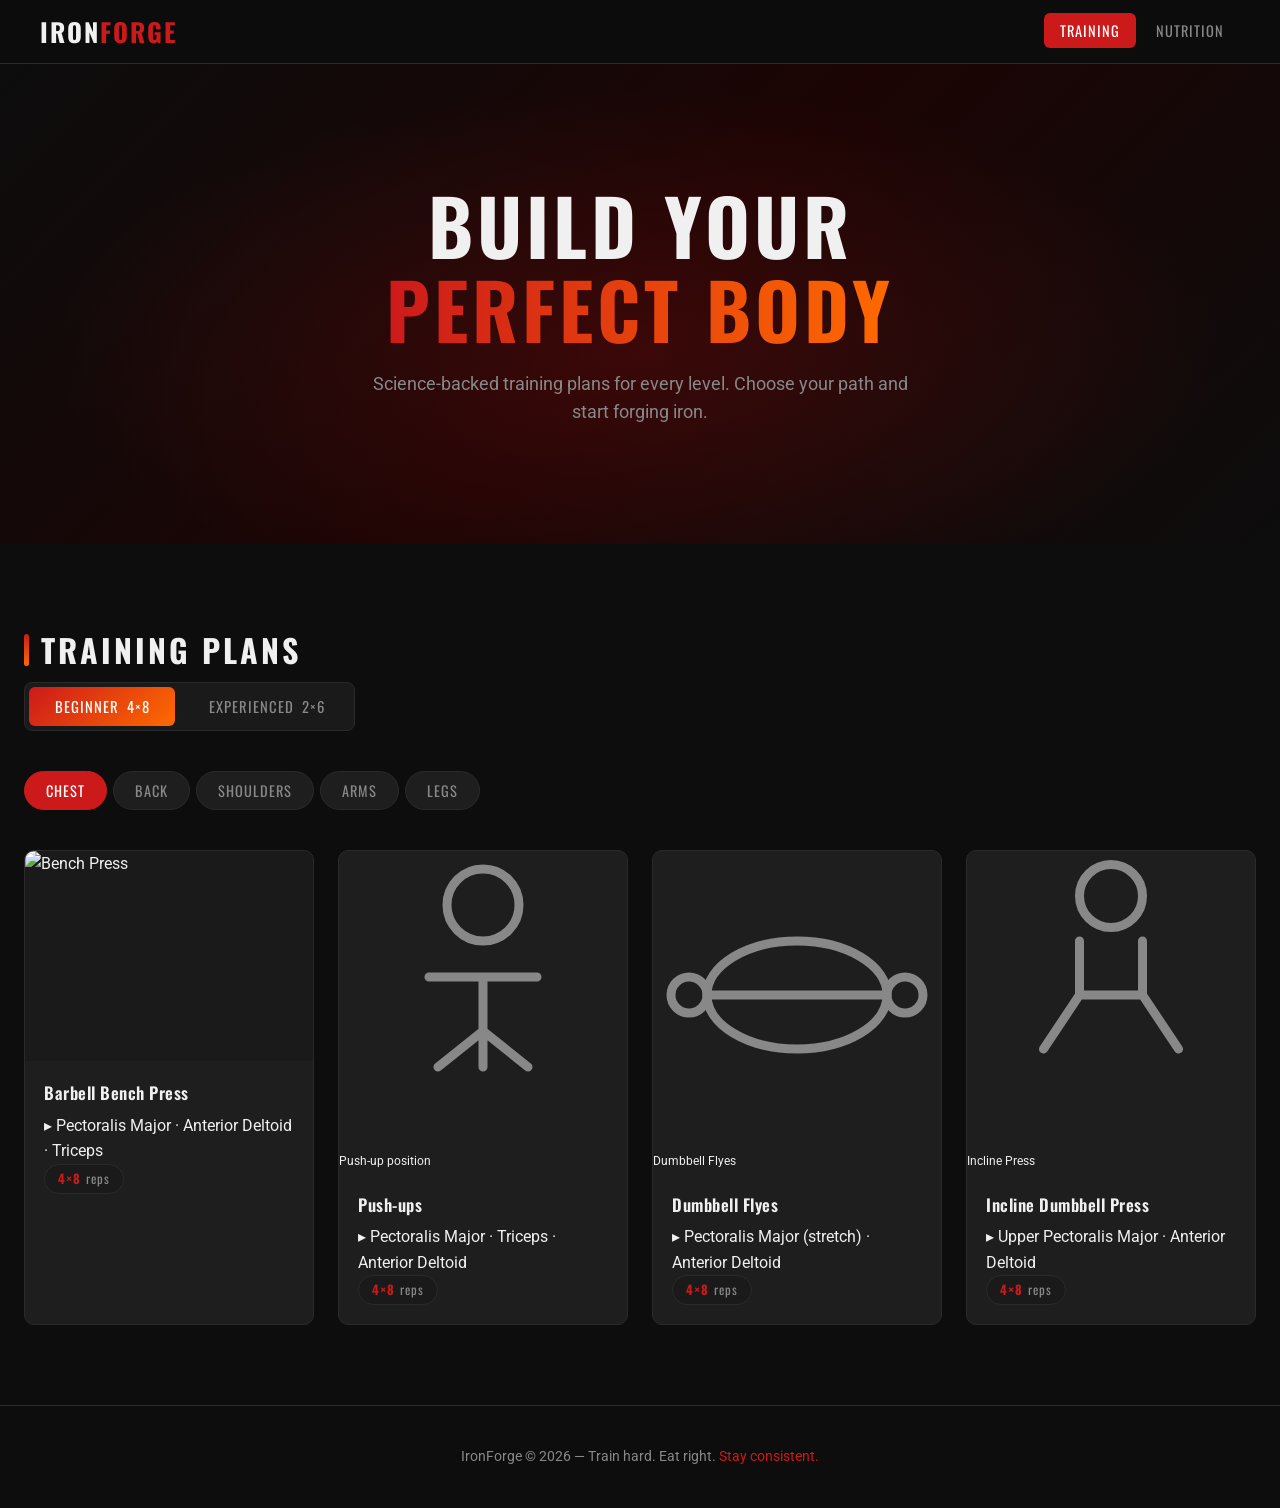
==== index.html @ d73ee597 "Initial commit" ====
<!DOCTYPE html>
<html lang="en">
<head>
  <meta charset="UTF-8" />
  <meta name="viewport" content="width=device-width, initial-scale=1.0" />
  <title>IronForge Gym — Training Plans</title>
  <link rel="stylesheet" href="style.css" />
</head>
<body>

<!-- ── NAV ── -->
<nav>
  <a class="nav-logo" href="index.html">Iron<span>Forge</span></a>
  <ul class="nav-links">
    <li><a href="index.html" class="active">Training</a></li>
    <li><a href="food.html">Nutrition</a></li>
  </ul>
</nav>

<!-- ── HERO ── -->
<div class="hero">
  <div class="hero-content">
    <h1>Build Your<br><span>Perfect Body</span></h1>
    <p>Science-backed training plans for every level. Choose your path and start forging iron.</p>
  </div>
</div>

<!-- ── MAIN ── -->
<main class="section">
  <div class="section-title">Training Plans</div>

  <!-- Level Toggle -->
  <div class="level-toggle">
    <button class="level-btn active" onclick="setLevel('beginner')">Beginner &nbsp;4×8</button>
    <button class="level-btn" onclick="setLevel('experienced')">Experienced &nbsp;2×6</button>
  </div>

  <!-- Muscle Group Tabs -->
  <div class="muscle-tabs">
    <button class="muscle-tab active" onclick="setMuscle('chest')">Chest</button>
    <button class="muscle-tab" onclick="setMuscle('back')">Back</button>
    <button class="muscle-tab" onclick="setMuscle('shoulders')">Shoulders</button>
    <button class="muscle-tab" onclick="setMuscle('arms')">Arms</button>
    <button class="muscle-tab" onclick="setMuscle('legs')">Legs</button>
  </div>

  <!-- ───────── CHEST ───────── -->
  <div class="muscle-panel active" id="panel-chest">

    <!-- BEGINNER -->
    <div class="level-panel active" id="chest-beginner">
      <div class="exercise-grid">

        <div class="exercise-card">
          <img class="exercise-img" src="https://upload.wikimedia.org/wikipedia/commons/thumb/a/a1/Bench_press_-_starting_position.jpg/320px-Bench_press_-_starting_position.jpg" alt="Bench Press" loading="lazy" />
          <div class="exercise-body">
            <div class="exercise-name">Barbell Bench Press</div>
            <div class="exercise-targets">▸ Pectoralis Major · Anterior Deltoid · Triceps</div>
            <span class="exercise-sets"><strong>4×8</strong> reps</span>
          </div>
        </div>

        <div class="exercise-card">
          <div class="exercise-img-placeholder">
            <svg viewBox="0 0 64 64" fill="none" xmlns="http://www.w3.org/2000/svg"><circle cx="32" cy="12" r="8" stroke="#888" stroke-width="2"/><path d="M20 28h24M32 28v20M22 48l10-8 10 8" stroke="#888" stroke-width="2" stroke-linecap="round"/></svg>
            <span style="font-size:0.75rem">Push-up position</span>
          </div>
          <div class="exercise-body">
            <div class="exercise-name">Push-ups</div>
            <div class="exercise-targets">▸ Pectoralis Major · Triceps · Anterior Deltoid</div>
            <span class="exercise-sets"><strong>4×8</strong> reps</span>
          </div>
        </div>

        <div class="exercise-card">
          <div class="exercise-img-placeholder">
            <svg viewBox="0 0 64 64" fill="none" xmlns="http://www.w3.org/2000/svg"><ellipse cx="32" cy="32" rx="20" ry="12" stroke="#888" stroke-width="2"/><line x1="12" y1="32" x2="52" y2="32" stroke="#888" stroke-width="2"/><circle cx="8" cy="32" r="4" stroke="#888" stroke-width="2"/><circle cx="56" cy="32" r="4" stroke="#888" stroke-width="2"/></svg>
            <span style="font-size:0.75rem">Dumbbell Flyes</span>
          </div>
          <div class="exercise-body">
            <div class="exercise-name">Dumbbell Flyes</div>
            <div class="exercise-targets">▸ Pectoralis Major (stretch) · Anterior Deltoid</div>
            <span class="exercise-sets"><strong>4×8</strong> reps</span>
          </div>
        </div>

        <div class="exercise-card">
          <div class="exercise-img-placeholder">
            <svg viewBox="0 0 64 64" fill="none" xmlns="http://www.w3.org/2000/svg"><circle cx="32" cy="10" r="7" stroke="#888" stroke-width="2"/><path d="M25 20v12l-8 12M39 20v12l8 12M25 32h14" stroke="#888" stroke-width="2" stroke-linecap="round"/></svg>
            <span style="font-size:0.75rem">Incline Press</span>
          </div>
          <div class="exercise-body">
            <div class="exercise-name">Incline Dumbbell Press</div>
            <div class="exercise-targets">▸ Upper Pectoralis Major · Anterior Deltoid</div>
            <span class="exercise-sets"><strong>4×8</strong> reps</span>
          </div>
        </div>

      </div>
    </div><!-- /chest beginner -->

    <!-- EXPERIENCED -->
    <div class="level-panel" id="chest-experienced">
      <div class="exercise-grid">

        <div class="exercise-card">
          <img class="exercise-img" src="https://upload.wikimedia.org/wikipedia/commons/thumb/a/a1/Bench_press_-_starting_position.jpg/320px-Bench_press_-_starting_position.jpg" alt="Heavy Bench Press" loading="lazy" />
          <div class="exercise-body">
            <div class="exercise-name">Heavy Barbell Bench Press</div>
            <div class="exercise-targets">▸ Pectoralis Major · Triceps · Anterior Deltoid</div>
            <span class="exercise-sets"><strong>2×6</strong> reps</span>
          </div>
        </div>

        <div class="exercise-card">
          <div class="exercise-img-placeholder">
            <svg viewBox="0 0 64 64" fill="none" xmlns="http://www.w3.org/2000/svg"><rect x="24" y="4" width="16" height="6" rx="2" stroke="#888" stroke-width="2"/><path d="M20 10 L10 14 L10 38 L20 42 L44 42 L54 38 L54 14 L44 10 Z" stroke="#888" stroke-width="2"/><path d="M32 42v14" stroke="#888" stroke-width="2" stroke-linecap="round"/></svg>
            <span style="font-size:0.75rem">Weighted Dips</span>
          </div>
          <div class="exercise-body">
            <div class="exercise-name">Weighted Dips</div>
            <div class="exercise-targets">▸ Lower Pectoralis Major · Triceps · Anterior Deltoid</div>
            <span class="exercise-sets"><strong>2×6</strong> reps</span>
          </div>
        </div>

        <div class="exercise-card">
          <div class="exercise-img-placeholder">
            <svg viewBox="0 0 64 64" fill="none" xmlns="http://www.w3.org/2000/svg"><rect x="4" y="28" width="56" height="8" rx="3" stroke="#888" stroke-width="2"/><circle cx="6" cy="32" r="6" stroke="#888" stroke-width="2"/><circle cx="58" cy="32" r="6" stroke="#888" stroke-width="2"/><path d="M28 28 L32 16 L36 28" stroke="#888" stroke-width="2" stroke-linecap="round"/></svg>
            <span style="font-size:0.75rem">Incline Barbell Press</span>
          </div>
          <div class="exercise-body">
            <div class="exercise-name">Incline Barbell Press</div>
            <div class="exercise-targets">▸ Upper Pectoralis Major · Clavicular Head</div>
            <span class="exercise-sets"><strong>2×6</strong> reps</span>
          </div>
        </div>

        <div class="exercise-card">
          <div class="exercise-img-placeholder">
            <svg viewBox="0 0 64 64" fill="none" xmlns="http://www.w3.org/2000/svg"><circle cx="12" cy="32" r="6" stroke="#888" stroke-width="2"/><circle cx="52" cy="32" r="6" stroke="#888" stroke-width="2"/><path d="M18 32 Q32 16 46 32" stroke="#888" stroke-width="2" stroke-linecap="round" fill="none"/></svg>
            <span style="font-size:0.75rem">Cable Crossovers</span>
          </div>
          <div class="exercise-body">
            <div class="exercise-name">Cable Crossovers</div>
            <div class="exercise-targets">▸ Inner Pectoralis Major · Sternal Head</div>
            <span class="exercise-sets"><strong>2×6</strong> reps</span>
          </div>
        </div>

      </div>
    </div><!-- /chest experienced -->
  </div><!-- /panel-chest -->

  <!-- ───────── BACK ───────── -->
  <div class="muscle-panel" id="panel-back">

    <div class="level-panel active" id="back-beginner">
      <div class="exercise-grid">

        <div class="exercise-card">
          <div class="exercise-img-placeholder">
            <svg viewBox="0 0 64 64" fill="none" xmlns="http://www.w3.org/2000/svg"><rect x="20" y="4" width="24" height="6" rx="2" stroke="#888" stroke-width="2"/><path d="M32 10v36" stroke="#888" stroke-width="2" stroke-linecap="round"/><path d="M14 22l18 8 18-8" stroke="#888" stroke-width="2" stroke-linecap="round"/><path d="M24 58h16" stroke="#888" stroke-width="2" stroke-linecap="round"/></svg>
            <span style="font-size:0.75rem">Lat Pulldown</span>
          </div>
          <div class="exercise-body">
            <div class="exercise-name">Lat Pulldown</div>
            <div class="exercise-targets">▸ Latissimus Dorsi · Biceps · Rear Deltoid</div>
            <span class="exercise-sets"><strong>4×8</strong> reps</span>
          </div>
        </div>

        <div class="exercise-card">
          <div class="exercise-img-placeholder">
            <svg viewBox="0 0 64 64" fill="none" xmlns="http://www.w3.org/2000/svg"><circle cx="32" cy="12" r="7" stroke="#888" stroke-width="2"/><path d="M25 22v10l-10 6M39 22v10l10 6" stroke="#888" stroke-width="2" stroke-linecap="round"/><path d="M14 44h36" stroke="#888" stroke-width="2" stroke-linecap="round"/></svg>
            <span style="font-size:0.75rem">Seated Cable Row</span>
          </div>
          <div class="exercise-body">
            <div class="exercise-name">Seated Cable Row</div>
            <div class="exercise-targets">▸ Rhomboids · Latissimus Dorsi · Biceps</div>
            <span class="exercise-sets"><strong>4×8</strong> reps</span>
          </div>
        </div>

        <div class="exercise-card">
          <div class="exercise-img-placeholder">
            <svg viewBox="0 0 64 64" fill="none" xmlns="http://www.w3.org/2000/svg"><circle cx="32" cy="10" r="7" stroke="#888" stroke-width="2"/><path d="M26 20l-12 6v20M38 20l12 6v20" stroke="#888" stroke-width="2" stroke-linecap="round"/><rect x="10" y="44" width="44" height="6" rx="2" stroke="#888" stroke-width="2"/></svg>
            <span style="font-size:0.75rem">Dumbbell Row</span>
          </div>
          <div class="exercise-body">
            <div class="exercise-name">Dumbbell Row</div>
            <div class="exercise-targets">▸ Latissimus Dorsi · Rhomboids · Biceps</div>
            <span class="exercise-sets"><strong>4×8</strong> reps</span>
          </div>
        </div>

        <div class="exercise-card">
          <div class="exercise-img-placeholder">
            <svg viewBox="0 0 64 64" fill="none" xmlns="http://www.w3.org/2000/svg"><path d="M10 20 Q32 10 54 20 L54 44 Q32 54 10 44 Z" stroke="#888" stroke-width="2" fill="none"/><path d="M10 32 Q32 24 54 32" stroke="#888" stroke-width="2" stroke-linecap="round"/></svg>
            <span style="font-size:0.75rem">Back Extension</span>
          </div>
          <div class="exercise-body">
            <div class="exercise-name">Back Extension</div>
            <div class="exercise-targets">▸ Erector Spinae · Glutes · Hamstrings</div>
            <span class="exercise-sets"><strong>4×8</strong> reps</span>
          </div>
        </div>

      </div>
    </div>

    <div class="level-panel" id="back-experienced">
      <div class="exercise-grid">

        <div class="exercise-card">
          <div class="exercise-img-placeholder">
            <svg viewBox="0 0 64 64" fill="none" xmlns="http://www.w3.org/2000/svg"><rect x="4" y="44" width="56" height="8" rx="3" stroke="#888" stroke-width="2"/><path d="M20 44 L20 30" stroke="#888" stroke-width="2" stroke-linecap="round"/><path d="M44 44 L44 30" stroke="#888" stroke-width="2" stroke-linecap="round"/><circle cx="32" cy="22" r="8" stroke="#888" stroke-width="2"/></svg>
            <span style="font-size:0.75rem">Deadlift</span>
          </div>
          <div class="exercise-body">
            <div class="exercise-name">Conventional Deadlift</div>
            <div class="exercise-targets">▸ Posterior Chain · Erector Spinae · Glutes · Hamstrings</div>
            <span class="exercise-sets"><strong>2×6</strong> reps</span>
          </div>
        </div>

        <div class="exercise-card">
          <div class="exercise-img-placeholder">
            <svg viewBox="0 0 64 64" fill="none" xmlns="http://www.w3.org/2000/svg"><rect x="4" y="28" width="56" height="8" rx="3" stroke="#888" stroke-width="2"/><circle cx="6" cy="32" r="5" stroke="#888" stroke-width="2"/><circle cx="58" cy="32" r="5" stroke="#888" stroke-width="2"/><path d="M20 28 L26 14 L38 14 L44 28" stroke="#888" stroke-width="2" stroke-linecap="round"/></svg>
            <span style="font-size:0.75rem">Barbell Row</span>
          </div>
          <div class="exercise-body">
            <div class="exercise-name">Barbell Bent-over Row</div>
            <div class="exercise-targets">▸ Latissimus Dorsi · Rhomboids · Rear Deltoid · Biceps</div>
            <span class="exercise-sets"><strong>2×6</strong> reps</span>
          </div>
        </div>

        <div class="exercise-card">
          <div class="exercise-img-placeholder">
            <svg viewBox="0 0 64 64" fill="none" xmlns="http://www.w3.org/2000/svg"><rect x="10" y="4" width="44" height="6" rx="3" stroke="#888" stroke-width="2"/><path d="M20 10v18" stroke="#888" stroke-width="2" stroke-linecap="round"/><path d="M44 10v18" stroke="#888" stroke-width="2" stroke-linecap="round"/><circle cx="32" cy="38" r="8" stroke="#888" stroke-width="2"/><path d="M32 46v10" stroke="#888" stroke-width="2" stroke-linecap="round"/></svg>
            <span style="font-size:0.75rem">Pull-ups</span>
          </div>
          <div class="exercise-body">
            <div class="exercise-name">Weighted Pull-ups</div>
            <div class="exercise-targets">▸ Latissimus Dorsi · Biceps · Rear Deltoid</div>
            <span class="exercise-sets"><strong>2×6</strong> reps</span>
          </div>
        </div>

        <div class="exercise-card">
          <div class="exercise-img-placeholder">
            <svg viewBox="0 0 64 64" fill="none" xmlns="http://www.w3.org/2000/svg"><rect x="28" y="4" width="8" height="56" rx="3" stroke="#888" stroke-width="2"/><circle cx="32" cy="28" r="12" stroke="#888" stroke-width="2"/><path d="M8 28h16M40 28h16" stroke="#888" stroke-width="2" stroke-linecap="round"/></svg>
            <span style="font-size:0.75rem">T-Bar Row</span>
          </div>
          <div class="exercise-body">
            <div class="exercise-name">T-Bar Row</div>
            <div class="exercise-targets">▸ Middle Back · Rhomboids · Traps · Lats</div>
            <span class="exercise-sets"><strong>2×6</strong> reps</span>
          </div>
        </div>

      </div>
    </div>
  </div><!-- /panel-back -->

  <!-- ───────── SHOULDERS ───────── -->
  <div class="muscle-panel" id="panel-shoulders">

    <div class="level-panel active" id="shoulders-beginner">
      <div class="exercise-grid">

        <div class="exercise-card">
          <div class="exercise-img-placeholder">
            <svg viewBox="0 0 64 64" fill="none" xmlns="http://www.w3.org/2000/svg"><circle cx="32" cy="14" r="8" stroke="#888" stroke-width="2"/><path d="M24 24v10l-12 4M40 24v10l12 4" stroke="#888" stroke-width="2" stroke-linecap="round"/><circle cx="10" cy="38" r="4" stroke="#888" stroke-width="2"/><circle cx="54" cy="38" r="4" stroke="#888" stroke-width="2"/></svg>
            <span style="font-size:0.75rem">Dumbbell Press</span>
          </div>
          <div class="exercise-body">
            <div class="exercise-name">Dumbbell Shoulder Press</div>
            <div class="exercise-targets">▸ All Deltoid Heads · Upper Trapezius · Triceps</div>
            <span class="exercise-sets"><strong>4×8</strong> reps</span>
          </div>
        </div>

        <div class="exercise-card">
          <div class="exercise-img-placeholder">
            <svg viewBox="0 0 64 64" fill="none" xmlns="http://www.w3.org/2000/svg"><circle cx="32" cy="14" r="8" stroke="#888" stroke-width="2"/><path d="M24 24v16M40 24v16" stroke="#888" stroke-width="2" stroke-linecap="round"/><path d="M8 34 L24 40 M40 40 L56 34" stroke="#888" stroke-width="2" stroke-linecap="round"/><circle cx="6" cy="33" r="4" stroke="#888" stroke-width="2"/><circle cx="58" cy="33" r="4" stroke="#888" stroke-width="2"/></svg>
            <span style="font-size:0.75rem">Lateral Raises</span>
          </div>
          <div class="exercise-body">
            <div class="exercise-name">Lateral Raises</div>
            <div class="exercise-targets">▸ Medial (Side) Deltoid · Supraspinatus</div>
            <span class="exercise-sets"><strong>4×8</strong> reps</span>
          </div>
        </div>

        <div class="exercise-card">
          <div class="exercise-img-placeholder">
            <svg viewBox="0 0 64 64" fill="none" xmlns="http://www.w3.org/2000/svg"><circle cx="32" cy="14" r="8" stroke="#888" stroke-width="2"/><path d="M24 24v16M40 24v16" stroke="#888" stroke-width="2" stroke-linecap="round"/><path d="M16 24 L24 36 M40 36 L48 24" stroke="#888" stroke-width="2" stroke-linecap="round"/><circle cx="14" cy="22" r="4" stroke="#888" stroke-width="2"/><circle cx="50" cy="22" r="4" stroke="#888" stroke-width="2"/></svg>
            <span style="font-size:0.75rem">Front Raises</span>
          </div>
          <div class="exercise-body">
            <div class="exercise-name">Front Raises</div>
            <div class="exercise-targets">▸ Anterior (Front) Deltoid · Pectoralis Major (clavicular)</div>
            <span class="exercise-sets"><strong>4×8</strong> reps</span>
          </div>
        </div>

        <div class="exercise-card">
          <div class="exercise-img-placeholder">
            <svg viewBox="0 0 64 64" fill="none" xmlns="http://www.w3.org/2000/svg"><circle cx="32" cy="14" r="8" stroke="#888" stroke-width="2"/><path d="M24 24v12M40 24v12" stroke="#888" stroke-width="2" stroke-linecap="round"/><path d="M8 44 Q20 36 32 36 Q44 36 56 44" stroke="#888" stroke-width="2" stroke-linecap="round" fill="none"/></svg>
            <span style="font-size:0.75rem">Face Pulls</span>
          </div>
          <div class="exercise-body">
            <div class="exercise-name">Face Pulls</div>
            <div class="exercise-targets">▸ Posterior (Rear) Deltoid · Rotator Cuff · Traps</div>
            <span class="exercise-sets"><strong>4×8</strong> reps</span>
          </div>
        </div>

      </div>
    </div>

    <div class="level-panel" id="shoulders-experienced">
      <div class="exercise-grid">

        <div class="exercise-card">
          <div class="exercise-img-placeholder">
            <svg viewBox="0 0 64 64" fill="none" xmlns="http://www.w3.org/2000/svg"><rect x="4" y="26" width="56" height="8" rx="3" stroke="#888" stroke-width="2"/><circle cx="6" cy="30" r="5" stroke="#888" stroke-width="2"/><circle cx="58" cy="30" r="5" stroke="#888" stroke-width="2"/><circle cx="32" cy="14" r="8" stroke="#888" stroke-width="2"/><path d="M26 22l-6 4M38 22l6 4" stroke="#888" stroke-width="2" stroke-linecap="round"/></svg>
            <span style="font-size:0.75rem">OHP</span>
          </div>
          <div class="exercise-body">
            <div class="exercise-name">Barbell Overhead Press</div>
            <div class="exercise-targets">▸ All Deltoid Heads · Triceps · Upper Trapezius · Core</div>
            <span class="exercise-sets"><strong>2×6</strong> reps</span>
          </div>
        </div>

        <div class="exercise-card">
          <div class="exercise-img-placeholder">
            <svg viewBox="0 0 64 64" fill="none" xmlns="http://www.w3.org/2000/svg"><circle cx="32" cy="10" r="7" stroke="#888" stroke-width="2"/><path d="M25 18l-8 6v8l8 6M39 18l8 6v8l-8 6" stroke="#888" stroke-width="2" stroke-linecap="round"/><circle cx="14" cy="32" r="4" stroke="#888" stroke-width="2"/><circle cx="50" cy="32" r="4" stroke="#888" stroke-width="2"/></svg>
            <span style="font-size:0.75rem">Arnold Press</span>
          </div>
          <div class="exercise-body">
            <div class="exercise-name">Arnold Press</div>
            <div class="exercise-targets">▸ All Three Deltoid Heads · Triceps</div>
            <span class="exercise-sets"><strong>2×6</strong> reps</span>
          </div>
        </div>

        <div class="exercise-card">
          <div class="exercise-img-placeholder">
            <svg viewBox="0 0 64 64" fill="none" xmlns="http://www.w3.org/2000/svg"><circle cx="32" cy="12" r="7" stroke="#888" stroke-width="2"/><path d="M25 20v16M39 20v16" stroke="#888" stroke-width="2" stroke-linecap="round"/><rect x="4" y="34" width="20" height="6" rx="2" stroke="#888" stroke-width="2"/><rect x="40" y="34" width="20" height="6" rx="2" stroke="#888" stroke-width="2"/></svg>
            <span style="font-size:0.75rem">Heavy Laterals</span>
          </div>
          <div class="exercise-body">
            <div class="exercise-name">Heavy Lateral Raises</div>
            <div class="exercise-targets">▸ Medial Deltoid · Supraspinatus</div>
            <span class="exercise-sets"><strong>2×6</strong> reps</span>
          </div>
        </div>

        <div class="exercise-card">
          <div class="exercise-img-placeholder">
            <svg viewBox="0 0 64 64" fill="none" xmlns="http://www.w3.org/2000/svg"><rect x="4" y="44" width="56" height="8" rx="3" stroke="#888" stroke-width="2"/><circle cx="6" cy="48" r="5" stroke="#888" stroke-width="2"/><circle cx="58" cy="48" r="5" stroke="#888" stroke-width="2"/><path d="M20 44l-2-16 14-8 14 8-2 16" stroke="#888" stroke-width="2" stroke-linecap="round"/></svg>
            <span style="font-size:0.75rem">Upright Rows</span>
          </div>
          <div class="exercise-body">
            <div class="exercise-name">Upright Rows</div>
            <div class="exercise-targets">▸ Medial Deltoid · Upper Trapezius · Biceps</div>
            <span class="exercise-sets"><strong>2×6</strong> reps</span>
          </div>
        </div>

      </div>
    </div>
  </div><!-- /panel-shoulders -->

  <!-- ───────── ARMS ───────── -->
  <div class="muscle-panel" id="panel-arms">

    <div class="level-panel active" id="arms-beginner">
      <div class="exercise-grid">

        <div class="exercise-card">
          <div class="exercise-img-placeholder">
            <svg viewBox="0 0 64 64" fill="none" xmlns="http://www.w3.org/2000/svg"><circle cx="32" cy="10" r="7" stroke="#888" stroke-width="2"/><path d="M25 20v8l-10 14" stroke="#888" stroke-width="2" stroke-linecap="round"/><path d="M39 20v8l10 14" stroke="#888" stroke-width="2" stroke-linecap="round"/><circle cx="14" cy="44" r="5" stroke="#888" stroke-width="2"/><circle cx="50" cy="44" r="5" stroke="#888" stroke-width="2"/></svg>
            <span style="font-size:0.75rem">Dumbbell Curl</span>
          </div>
          <div class="exercise-body">
            <div class="exercise-name">Dumbbell Bicep Curl</div>
            <div class="exercise-targets">▸ Biceps Brachii · Brachialis</div>
            <span class="exercise-sets"><strong>4×8</strong> reps</span>
          </div>
        </div>

        <div class="exercise-card">
          <div class="exercise-img-placeholder">
            <svg viewBox="0 0 64 64" fill="none" xmlns="http://www.w3.org/2000/svg"><circle cx="32" cy="10" r="7" stroke="#888" stroke-width="2"/><path d="M25 20 L20 40" stroke="#888" stroke-width="2" stroke-linecap="round"/><path d="M39 20 L44 40" stroke="#888" stroke-width="2" stroke-linecap="round"/><rect x="12" y="38" width="16" height="8" rx="3" stroke="#888" stroke-width="2"/><rect x="36" y="38" width="16" height="8" rx="3" stroke="#888" stroke-width="2"/></svg>
            <span style="font-size:0.75rem">Hammer Curls</span>
          </div>
          <div class="exercise-body">
            <div class="exercise-name">Hammer Curls</div>
            <div class="exercise-targets">▸ Brachialis · Brachioradialis · Biceps Brachii</div>
            <span class="exercise-sets"><strong>4×8</strong> reps</span>
          </div>
        </div>

        <div class="exercise-card">
          <div class="exercise-img-placeholder">
            <svg viewBox="0 0 64 64" fill="none" xmlns="http://www.w3.org/2000/svg"><circle cx="16" cy="20" r="10" stroke="#888" stroke-width="2"/><path d="M26 20h20" stroke="#888" stroke-width="2" stroke-linecap="round"/><path d="M46 20 Q60 20 56 36 L46 44" stroke="#888" stroke-width="2" stroke-linecap="round" fill="none"/><circle cx="44" cy="46" r="5" stroke="#888" stroke-width="2"/></svg>
            <span style="font-size:0.75rem">Tricep Pushdown</span>
          </div>
          <div class="exercise-body">
            <div class="exercise-name">Tricep Pushdowns</div>
            <div class="exercise-targets">▸ Triceps Brachii (all three heads) · Lateral Head</div>
            <span class="exercise-sets"><strong>4×8</strong> reps</span>
          </div>
        </div>

        <div class="exercise-card">
          <div class="exercise-img-placeholder">
            <svg viewBox="0 0 64 64" fill="none" xmlns="http://www.w3.org/2000/svg"><rect x="4" y="28" width="56" height="8" rx="3" stroke="#888" stroke-width="2"/><circle cx="6" cy="32" r="5" stroke="#888" stroke-width="2"/><circle cx="58" cy="32" r="5" stroke="#888" stroke-width="2"/><path d="M20 28 L26 14" stroke="#888" stroke-width="2" stroke-linecap="round"/><path d="M44 28 L38 14" stroke="#888" stroke-width="2" stroke-linecap="round"/><circle cx="32" cy="12" r="5" stroke="#888" stroke-width="2"/></svg>
            <span style="font-size:0.75rem">Skull Crushers</span>
          </div>
          <div class="exercise-body">
            <div class="exercise-name">Skull Crushers</div>
            <div class="exercise-targets">▸ Triceps Brachii (all heads) · Long Head emphasis</div>
            <span class="exercise-sets"><strong>4×8</strong> reps</span>
          </div>
        </div>

      </div>
    </div>

    <div class="level-panel" id="arms-experienced">
      <div class="exercise-grid">

        <div class="exercise-card">
          <div class="exercise-img-placeholder">
            <svg viewBox="0 0 64 64" fill="none" xmlns="http://www.w3.org/2000/svg"><rect x="4" y="44" width="56" height="8" rx="3" stroke="#888" stroke-width="2"/><circle cx="6" cy="48" r="5" stroke="#888" stroke-width="2"/><circle cx="58" cy="48" r="5" stroke="#888" stroke-width="2"/><path d="M20 44 Q24 28 32 24 Q40 28 44 44" stroke="#888" stroke-width="2" stroke-linecap="round" fill="none"/></svg>
            <span style="font-size:0.75rem">Barbell Curl</span>
          </div>
          <div class="exercise-body">
            <div class="exercise-name">Barbell Bicep Curl</div>
            <div class="exercise-targets">▸ Biceps Brachii · Brachialis · Forearms</div>
            <span class="exercise-sets"><strong>2×6</strong> reps</span>
          </div>
        </div>

        <div class="exercise-card">
          <div class="exercise-img-placeholder">
            <svg viewBox="0 0 64 64" fill="none" xmlns="http://www.w3.org/2000/svg"><rect x="4" y="36" width="26" height="10" rx="5" stroke="#888" stroke-width="2"/><path d="M30 41 Q42 41 50 30" stroke="#888" stroke-width="2" stroke-linecap="round" fill="none"/><circle cx="52" cy="28" r="6" stroke="#888" stroke-width="2"/></svg>
            <span style="font-size:0.75rem">Preacher Curl</span>
          </div>
          <div class="exercise-body">
            <div class="exercise-name">Preacher Curl</div>
            <div class="exercise-targets">▸ Biceps Brachii (long head) · Brachialis</div>
            <span class="exercise-sets"><strong>2×6</strong> reps</span>
          </div>
        </div>

        <div class="exercise-card">
          <div class="exercise-img-placeholder">
            <svg viewBox="0 0 64 64" fill="none" xmlns="http://www.w3.org/2000/svg"><rect x="4" y="28" width="56" height="8" rx="3" stroke="#888" stroke-width="2"/><circle cx="6" cy="32" r="5" stroke="#888" stroke-width="2"/><circle cx="58" cy="32" r="5" stroke="#888" stroke-width="2"/><rect x="22" y="18" width="20" height="10" rx="2" stroke="#888" stroke-width="2"/></svg>
            <span style="font-size:0.75rem">Close-Grip Bench</span>
          </div>
          <div class="exercise-body">
            <div class="exercise-name">Close-Grip Bench Press</div>
            <div class="exercise-targets">▸ Triceps Brachii · Inner Chest · Anterior Deltoid</div>
            <span class="exercise-sets"><strong>2×6</strong> reps</span>
          </div>
        </div>

        <div class="exercise-card">
          <div class="exercise-img-placeholder">
            <svg viewBox="0 0 64 64" fill="none" xmlns="http://www.w3.org/2000/svg"><circle cx="32" cy="10" r="7" stroke="#888" stroke-width="2"/><path d="M32 18v10l-12 18" stroke="#888" stroke-width="2" stroke-linecap="round"/><circle cx="18" cy="50" r="6" stroke="#888" stroke-width="2"/></svg>
            <span style="font-size:0.75rem">OH Tricep Extension</span>
          </div>
          <div class="exercise-body">
            <div class="exercise-name">Overhead Tricep Extension</div>
            <div class="exercise-targets">▸ Triceps Brachii (long head) · All Three Heads</div>
            <span class="exercise-sets"><strong>2×6</strong> reps</span>
          </div>
        </div>

      </div>
    </div>
  </div><!-- /panel-arms -->

  <!-- ───────── LEGS ───────── -->
  <div class="muscle-panel" id="panel-legs">

    <div class="level-panel active" id="legs-beginner">
      <div class="exercise-grid">

        <div class="exercise-card">
          <div class="exercise-img-placeholder">
            <svg viewBox="0 0 64 64" fill="none" xmlns="http://www.w3.org/2000/svg"><rect x="4" y="10" width="56" height="14" rx="4" stroke="#888" stroke-width="2"/><path d="M18 24 L14 52" stroke="#888" stroke-width="2" stroke-linecap="round"/><path d="M46 24 L50 52" stroke="#888" stroke-width="2" stroke-linecap="round"/><rect x="10" y="50" width="14" height="6" rx="2" stroke="#888" stroke-width="2"/><rect x="40" y="50" width="14" height="6" rx="2" stroke="#888" stroke-width="2"/></svg>
            <span style="font-size:0.75rem">Leg Press</span>
          </div>
          <div class="exercise-body">
            <div class="exercise-name">Leg Press</div>
            <div class="exercise-targets">▸ Quadriceps · Glutes · Hamstrings</div>
            <span class="exercise-sets"><strong>4×8</strong> reps</span>
          </div>
        </div>

        <div class="exercise-card">
          <div class="exercise-img-placeholder">
            <svg viewBox="0 0 64 64" fill="none" xmlns="http://www.w3.org/2000/svg"><rect x="16" y="4" width="32" height="8" rx="3" stroke="#888" stroke-width="2"/><path d="M24 12 L18 36" stroke="#888" stroke-width="2" stroke-linecap="round"/><path d="M40 12 L46 36" stroke="#888" stroke-width="2" stroke-linecap="round"/><rect x="12" y="34" width="16" height="8" rx="2" stroke="#888" stroke-width="2"/><rect x="36" y="34" width="16" height="8" rx="2" stroke="#888" stroke-width="2"/></svg>
            <span style="font-size:0.75rem">Leg Extension</span>
          </div>
          <div class="exercise-body">
            <div class="exercise-name">Leg Extension</div>
            <div class="exercise-targets">▸ Quadriceps (all four heads) · Rectus Femoris</div>
            <span class="exercise-sets"><strong>4×8</strong> reps</span>
          </div>
        </div>

        <div class="exercise-card">
          <div class="exercise-img-placeholder">
            <svg viewBox="0 0 64 64" fill="none" xmlns="http://www.w3.org/2000/svg"><rect x="16" y="52" width="32" height="8" rx="3" stroke="#888" stroke-width="2"/><path d="M24 52 L18 28" stroke="#888" stroke-width="2" stroke-linecap="round"/><path d="M40 52 L46 28" stroke="#888" stroke-width="2" stroke-linecap="round"/><rect x="12" y="18" width="16" height="10" rx="2" stroke="#888" stroke-width="2"/><rect x="36" y="18" width="16" height="10" rx="2" stroke="#888" stroke-width="2"/></svg>
            <span style="font-size:0.75rem">Leg Curl</span>
          </div>
          <div class="exercise-body">
            <div class="exercise-name">Lying Leg Curl</div>
            <div class="exercise-targets">▸ Hamstrings · Biceps Femoris · Gastrocnemius</div>
            <span class="exercise-sets"><strong>4×8</strong> reps</span>
          </div>
        </div>

        <div class="exercise-card">
          <div class="exercise-img-placeholder">
            <svg viewBox="0 0 64 64" fill="none" xmlns="http://www.w3.org/2000/svg"><rect x="18" y="4" width="28" height="40" rx="4" stroke="#888" stroke-width="2"/><path d="M20 44 L16 58M44 44 L48 58" stroke="#888" stroke-width="2" stroke-linecap="round"/><circle cx="32" cy="24" r="8" stroke="#888" stroke-width="2"/></svg>
            <span style="font-size:0.75rem">Calf Raises</span>
          </div>
          <div class="exercise-body">
            <div class="exercise-name">Standing Calf Raises</div>
            <div class="exercise-targets">▸ Gastrocnemius · Soleus · Tibialis Posterior</div>
            <span class="exercise-sets"><strong>4×8</strong> reps</span>
          </div>
        </div>

      </div>
    </div>

    <div class="level-panel" id="legs-experienced">
      <div class="exercise-grid">

        <div class="exercise-card">
          <div class="exercise-img-placeholder">
            <svg viewBox="0 0 64 64" fill="none" xmlns="http://www.w3.org/2000/svg"><rect x="4" y="16" width="56" height="8" rx="3" stroke="#888" stroke-width="2"/><circle cx="6" cy="20" r="5" stroke="#888" stroke-width="2"/><circle cx="58" cy="20" r="5" stroke="#888" stroke-width="2"/><path d="M22 24 L18 44 L32 50 L46 44 L42 24" stroke="#888" stroke-width="2" stroke-linecap="round" fill="none"/></svg>
            <span style="font-size:0.75rem">Back Squat</span>
          </div>
          <div class="exercise-body">
            <div class="exercise-name">Barbell Back Squat</div>
            <div class="exercise-targets">▸ Quadriceps · Glutes · Hamstrings · Core · Erector Spinae</div>
            <span class="exercise-sets"><strong>2×6</strong> reps</span>
          </div>
        </div>

        <div class="exercise-card">
          <div class="exercise-img-placeholder">
            <svg viewBox="0 0 64 64" fill="none" xmlns="http://www.w3.org/2000/svg"><rect x="4" y="12" width="56" height="8" rx="3" stroke="#888" stroke-width="2"/><circle cx="6" cy="16" r="5" stroke="#888" stroke-width="2"/><circle cx="58" cy="16" r="5" stroke="#888" stroke-width="2"/><path d="M20 20 L16 48" stroke="#888" stroke-width="2" stroke-linecap="round"/><path d="M44 20 L48 48" stroke="#888" stroke-width="2" stroke-linecap="round"/><path d="M16 48 Q32 56 48 48" stroke="#888" stroke-width="2" stroke-linecap="round" fill="none"/></svg>
            <span style="font-size:0.75rem">Romanian Deadlift</span>
          </div>
          <div class="exercise-body">
            <div class="exercise-name">Romanian Deadlift</div>
            <div class="exercise-targets">▸ Hamstrings · Glutes · Erector Spinae</div>
            <span class="exercise-sets"><strong>2×6</strong> reps</span>
          </div>
        </div>

        <div class="exercise-card">
          <div class="exercise-img-placeholder">
            <svg viewBox="0 0 64 64" fill="none" xmlns="http://www.w3.org/2000/svg"><path d="M6 56 L6 18 L58 18 L58 56" stroke="#888" stroke-width="2" stroke-linecap="round"/><path d="M6 56 L58 56" stroke="#888" stroke-width="2" stroke-linecap="round"/><path d="M20 18 L26 8 L38 8 L44 18" stroke="#888" stroke-width="2" stroke-linecap="round"/><circle cx="32" cy="36" r="8" stroke="#888" stroke-width="2"/></svg>
            <span style="font-size:0.75rem">Hack Squat</span>
          </div>
          <div class="exercise-body">
            <div class="exercise-name">Hack Squat</div>
            <div class="exercise-targets">▸ Quadriceps · Vastus Medialis · Glutes</div>
            <span class="exercise-sets"><strong>2×6</strong> reps</span>
          </div>
        </div>

        <div class="exercise-card">
          <div class="exercise-img-placeholder">
            <svg viewBox="0 0 64 64" fill="none" xmlns="http://www.w3.org/2000/svg"><circle cx="32" cy="10" r="7" stroke="#888" stroke-width="2"/><path d="M25 20 L16 44 M39 20 L36 38 L44 56" stroke="#888" stroke-width="2" stroke-linecap="round"/><rect x="40" y="40" width="18" height="6" rx="2" stroke="#888" stroke-width="2"/></svg>
            <span style="font-size:0.75rem">Bulgarian Split Squat</span>
          </div>
          <div class="exercise-body">
            <div class="exercise-name">Bulgarian Split Squat</div>
            <div class="exercise-targets">▸ Quadriceps · Glutes · Hip Flexors · Balance</div>
            <span class="exercise-sets"><strong>2×6</strong> reps</span>
          </div>
        </div>

      </div>
    </div>
  </div><!-- /panel-legs -->

</main>

<footer>
  <p>IronForge &copy; 2026 — Train hard. Eat right. <span>Stay consistent.</span></p>
</footer>

<script>
  let currentLevel  = 'beginner';
  let currentMuscle = 'chest';

  function setLevel(level) {
    currentLevel = level;
    document.querySelectorAll('.level-btn').forEach(b => b.classList.remove('active'));
    event.target.classList.add('active');
    updatePanels();
  }

  function setMuscle(muscle) {
    currentMuscle = muscle;
    document.querySelectorAll('.muscle-tab').forEach(b => b.classList.remove('active'));
    event.target.classList.add('active');
    document.querySelectorAll('.muscle-panel').forEach(p => p.classList.remove('active'));
    document.getElementById('panel-' + muscle).classList.add('active');
    updatePanels();
  }

  function updatePanels() {
    const panel = document.getElementById('panel-' + currentMuscle);
    if (!panel) return;
    panel.querySelectorAll('.level-panel').forEach(p => p.classList.remove('active'));
    const lp = document.getElementById(currentMuscle + '-' + currentLevel);
    if (lp) lp.classList.add('active');
  }
</script>
</body>
</html>
---- style.css ----
@import url('https://fonts.googleapis.com/css2?family=Oswald:wght@400;600;700&family=Roboto:wght@300;400;500&display=swap');

*, *::before, *::after { box-sizing: border-box; margin: 0; padding: 0; }

:root {
  --bg:     #0d0d0d;
  --bg2:    #111111;
  --bg3:    #1a1a1a;
  --card:   #1e1e1e;
  --border: #2a2a2a;
  --red:    #cc1a1a;
  --red-h:  #e62020;
  --orange: #ff6a00;
  --text:   #f0f0f0;
  --muted:  #888;
  --radius: 10px;
}

html { scroll-behavior: smooth; }

body {
  background: var(--bg);
  color: var(--text);
  font-family: 'Roboto', sans-serif;
  font-size: 16px;
  line-height: 1.6;
}

/* ── NAV ── */
nav {
  position: sticky;
  top: 0;
  z-index: 100;
  background: rgba(13,13,13,0.97);
  backdrop-filter: blur(10px);
  border-bottom: 1px solid var(--border);
  display: flex;
  align-items: center;
  justify-content: space-between;
  padding: 0 2.5rem;
  height: 64px;
}

.nav-logo {
  font-family: 'Oswald', sans-serif;
  font-size: 1.6rem;
  font-weight: 700;
  color: var(--text);
  text-decoration: none;
  letter-spacing: 2px;
  text-transform: uppercase;
}
.nav-logo span { color: var(--red); }

.nav-links { display: flex; gap: 0.25rem; list-style: none; }

.nav-links a {
  color: var(--muted);
  text-decoration: none;
  font-family: 'Oswald', sans-serif;
  font-size: 0.9rem;
  letter-spacing: 1px;
  text-transform: uppercase;
  padding: 0.45rem 1rem;
  border-radius: 6px;
  transition: color 0.2s, background 0.2s;
}
.nav-links a:hover { color: var(--text); background: var(--bg3); }
.nav-links a.active { color: #fff; background: var(--red); }

/* ── HERO ── */
.hero {
  position: relative;
  min-height: 480px;
  display: flex;
  align-items: center;
  justify-content: center;
  text-align: center;
  overflow: hidden;
  background: linear-gradient(135deg, #0d0d0d 0%, #1c0404 50%, #0d0d0d 100%);
  padding: 6rem 1rem;
}
.hero::before {
  content: '';
  position: absolute;
  inset: 0;
  background: radial-gradient(ellipse at 50% 60%, rgba(204,26,26,0.18) 0%, transparent 65%);
}
.hero-content { position: relative; z-index: 1; }

.hero h1 {
  font-family: 'Oswald', sans-serif;
  font-size: clamp(2.6rem, 6vw, 5rem);
  font-weight: 700;
  text-transform: uppercase;
  letter-spacing: 4px;
  line-height: 1.1;
}
.hero h1 span {
  background: linear-gradient(90deg, var(--red), var(--orange));
  -webkit-background-clip: text;
  -webkit-text-fill-color: transparent;
  background-clip: text;
}
.hero p { margin-top: 1.2rem; color: var(--muted); font-size: 1.1rem; max-width: 540px; margin-left: auto; margin-right: auto; }

.hero-btns { display: flex; gap: 1rem; justify-content: center; margin-top: 2rem; flex-wrap: wrap; }

.btn-primary {
  padding: 0.75rem 2rem;
  background: linear-gradient(135deg, var(--red), var(--orange));
  color: #fff;
  text-decoration: none;
  font-family: 'Oswald', sans-serif;
  font-size: 0.95rem;
  letter-spacing: 1px;
  text-transform: uppercase;
  border-radius: 6px;
  transition: opacity 0.2s, transform 0.2s;
}
.btn-primary:hover { opacity: 0.88; transform: translateY(-2px); }

.btn-outline {
  padding: 0.75rem 2rem;
  border: 1px solid var(--border);
  background: transparent;
  color: var(--text);
  text-decoration: none;
  font-family: 'Oswald', sans-serif;
  font-size: 0.95rem;
  letter-spacing: 1px;
  text-transform: uppercase;
  border-radius: 6px;
  transition: border-color 0.2s, transform 0.2s;
}
.btn-outline:hover { border-color: var(--red); color: var(--red); transform: translateY(-2px); }

/* ── SECTION WRAPPER ── */
.section {
  max-width: 1280px;
  margin: 0 auto;
  padding: 5rem 1.5rem;
}

.section-divider {
  border: none;
  border-top: 1px solid var(--border);
}

.section-title {
  font-family: 'Oswald', sans-serif;
  font-size: 2rem;
  font-weight: 700;
  text-transform: uppercase;
  letter-spacing: 3px;
  margin-bottom: 0.4rem;
  display: flex;
  align-items: center;
  gap: 0.75rem;
}
.section-title::before {
  content: '';
  display: inline-block;
  width: 5px;
  height: 2rem;
  background: linear-gradient(180deg, var(--red), var(--orange));
  border-radius: 3px;
  flex-shrink: 0;
}

.section-sub { color: var(--muted); font-size: 0.95rem; margin-bottom: 2.5rem; }

/* ── LEVEL TOGGLE ── */
.level-toggle {
  display: flex;
  gap: 0.5rem;
  margin-bottom: 2.5rem;
  background: var(--bg3);
  border: 1px solid var(--border);
  border-radius: 8px;
  padding: 4px;
  width: fit-content;
}
.level-btn {
  padding: 0.55rem 1.6rem;
  border: none;
  border-radius: 6px;
  cursor: pointer;
  font-family: 'Oswald', sans-serif;
  font-size: 0.92rem;
  letter-spacing: 1px;
  text-transform: uppercase;
  background: transparent;
  color: var(--muted);
  transition: all 0.2s;
}
.level-btn.active {
  background: linear-gradient(135deg, var(--red), var(--orange));
  color: #fff;
}

/* ── MUSCLE TABS ── */
.muscle-tabs {
  display: flex;
  gap: 0.4rem;
  flex-wrap: wrap;
  margin-bottom: 2.5rem;
}
.muscle-tab {
  padding: 0.5rem 1.3rem;
  border: 1px solid var(--border);
  border-radius: 50px;
  cursor: pointer;
  background: var(--card);
  color: var(--muted);
  font-family: 'Oswald', sans-serif;
  font-size: 0.9rem;
  letter-spacing: 1px;
  text-transform: uppercase;
  transition: all 0.2s;
}
.muscle-tab:hover { border-color: var(--red); color: var(--text); }
.muscle-tab.active { background: var(--red); border-color: var(--red); color: #fff; }

/* ── EXERCISE GRID ── */
.exercise-grid {
  display: grid;
  grid-template-columns: repeat(auto-fill, minmax(260px, 1fr));
  gap: 1.5rem;
}

.exercise-card {
  background: var(--card);
  border: 1px solid var(--border);
  border-radius: var(--radius);
  overflow: hidden;
  transition: transform 0.2s, border-color 0.2s, box-shadow 0.2s;
}
.exercise-card:hover {
  transform: translateY(-5px);
  border-color: var(--red);
  box-shadow: 0 8px 32px rgba(204,26,26,0.15);
}

.exercise-img {
  width: 100%;
  height: 210px;
  object-fit: cover;
  object-position: top center;
  display: block;
  background: var(--bg3);
}

.ex-placeholder {
  width: 100%;
  height: 210px;
  background: linear-gradient(135deg, #1e1e1e 0%, #252525 100%);
  display: flex;
  flex-direction: column;
  align-items: center;
  justify-content: center;
  gap: 0.6rem;
  color: var(--muted);
  font-size: 0.78rem;
  font-family: 'Oswald', sans-serif;
  letter-spacing: 1px;
  text-transform: uppercase;
}
.ex-placeholder svg { width: 56px; height: 56px; opacity: 0.35; }

.exercise-body { padding: 1.2rem; }

.exercise-name {
  font-family: 'Oswald', sans-serif;
  font-size: 1.05rem;
  font-weight: 600;
  letter-spacing: 0.5px;
  margin-bottom: 0.35rem;
}

.exercise-primary {
  font-size: 0.83rem;
  color: var(--orange);
  margin-bottom: 0.2rem;
}
.exercise-secondary {
  font-size: 0.78rem;
  color: var(--muted);
  margin-bottom: 0.85rem;
}

.exercise-sets {
  display: inline-flex;
  align-items: center;
  gap: 0.3rem;
  background: var(--bg3);
  border: 1px solid var(--border);
  border-radius: 50px;
  padding: 0.22rem 0.8rem;
  font-size: 0.8rem;
  font-family: 'Oswald', sans-serif;
  color: var(--muted);
  letter-spacing: 1px;
}
.exercise-sets strong { color: var(--red); }

/* ── HIDDEN PANELS ── */
.muscle-panel { display: none; }
.muscle-panel.active { display: block; }
.level-panel { display: none; }
.level-panel.active { display: block; }

/* ── NUTRITION SECTION ── */
#nutrition { background: var(--bg2); }

.goal-header {
  background: var(--card);
  border: 1px solid var(--border);
  border-radius: var(--radius);
  padding: 1.5rem;
  margin-bottom: 2rem;
  display: flex;
  align-items: flex-start;
  gap: 1.5rem;
  flex-wrap: wrap;
}
.goal-header-text h3 {
  font-family: 'Oswald', sans-serif;
  font-size: 1.3rem;
  letter-spacing: 1px;
  margin-bottom: 0.3rem;
}
.goal-header-text p { color: var(--muted); font-size: 0.9rem; }

.calorie-badge {
  display: inline-flex;
  align-items: center;
  gap: 0.4rem;
  background: linear-gradient(135deg, var(--red), var(--orange));
  color: #fff;
  font-family: 'Oswald', sans-serif;
  font-size: 1rem;
  font-weight: 600;
  padding: 0.4rem 1rem;
  border-radius: 50px;
  letter-spacing: 1px;
  white-space: nowrap;
}

.macro-bar {
  background: var(--bg3);
  border: 1px solid var(--border);
  border-radius: var(--radius);
  padding: 1.3rem 1.5rem;
  margin-bottom: 2rem;
}
.macro-bar h3 {
  font-family: 'Oswald', sans-serif;
  font-size: 0.9rem;
  letter-spacing: 1px;
  text-transform: uppercase;
  color: var(--muted);
  margin-bottom: 1rem;
}
.macro-row { display: flex; align-items: center; gap: 1rem; margin-bottom: 0.6rem; }
.macro-label { width: 90px; font-size: 0.85rem; }
.macro-track { flex: 1; height: 8px; background: var(--bg); border-radius: 4px; overflow: hidden; }
.macro-fill { height: 100%; border-radius: 4px; }
.macro-fill.protein { background: linear-gradient(90deg, var(--red), #ff4d4d); }
.macro-fill.carbs   { background: linear-gradient(90deg, var(--orange), #ffd000); }
.macro-fill.fat     { background: linear-gradient(90deg, #4d9fff, #7b2fff); }
.macro-pct { font-size: 0.8rem; color: var(--muted); width: 36px; text-align: right; }

.plan-grid {
  display: grid;
  grid-template-columns: repeat(auto-fill, minmax(300px, 1fr));
  gap: 1.5rem;
  margin-bottom: 2rem;
}

.plan-card { background: var(--card); border: 1px solid var(--border); border-radius: var(--radius); overflow: hidden; }

.plan-card-header {
  padding: 1rem 1.4rem;
  background: linear-gradient(135deg, rgba(204,26,26,0.8), rgba(255,106,0,0.8));
  font-family: 'Oswald', sans-serif;
  font-size: 1rem;
  font-weight: 600;
  letter-spacing: 1px;
  text-transform: uppercase;
}
.plan-card-body { padding: 1.1rem 1.4rem; }

.meal { padding: 0.7rem 0; border-bottom: 1px solid var(--border); }
.meal:last-child { border-bottom: none; }
.meal-label { font-size: 0.75rem; font-family: 'Oswald', sans-serif; letter-spacing: 1px; text-transform: uppercase; color: var(--orange); margin-bottom: 0.2rem; }
.meal-name { font-weight: 500; font-size: 0.92rem; margin-bottom: 0.12rem; }
.meal-macros { font-size: 0.78rem; color: var(--muted); }

.tips-list { list-style: none; margin-top: 1.5rem; }
.tips-list li { padding: 0.55rem 0; border-bottom: 1px solid var(--border); font-size: 0.9rem; display: flex; gap: 0.5rem; }
.tips-list li:last-child { border-bottom: none; }
.tips-list li::before { content: '▸'; color: var(--orange); flex-shrink: 0; }

/* ── SUPPLEMENTS ── */
.supplement-grid {
  display: grid;
  grid-template-columns: repeat(auto-fill, minmax(200px, 1fr));
  gap: 1rem;
  margin-top: 1rem;
}
.supplement-card {
  background: var(--bg3);
  border: 1px solid var(--border);
  border-radius: 8px;
  padding: 1.1rem;
  display: flex;
  flex-direction: column;
  gap: 0.3rem;
}
.supplement-name { font-family: 'Oswald', sans-serif; font-size: 1rem; font-weight: 600; }
.supplement-why { font-size: 0.82rem; color: var(--muted); flex: 1; }
.supplement-dose { margin-top: 0.5rem; font-size: 0.8rem; color: var(--orange); font-family: 'Oswald', sans-serif; letter-spacing: 0.5px; }

/* ── FOOTER ── */
footer {
  border-top: 1px solid var(--border);
  padding: 2.5rem;
  text-align: center;
  color: var(--muted);
  font-size: 0.85rem;
}
footer span { color: var(--red); }

/* ── RESPONSIVE ── */
@media (max-width: 700px) {
  nav { padding: 0 1rem; }
  .nav-links a { font-size: 0.8rem; padding: 0.4rem 0.7rem; }
  .level-btn { padding: 0.5rem 0.9rem; font-size: 0.82rem; }
  .hero h1 { letter-spacing: 2px; }
}
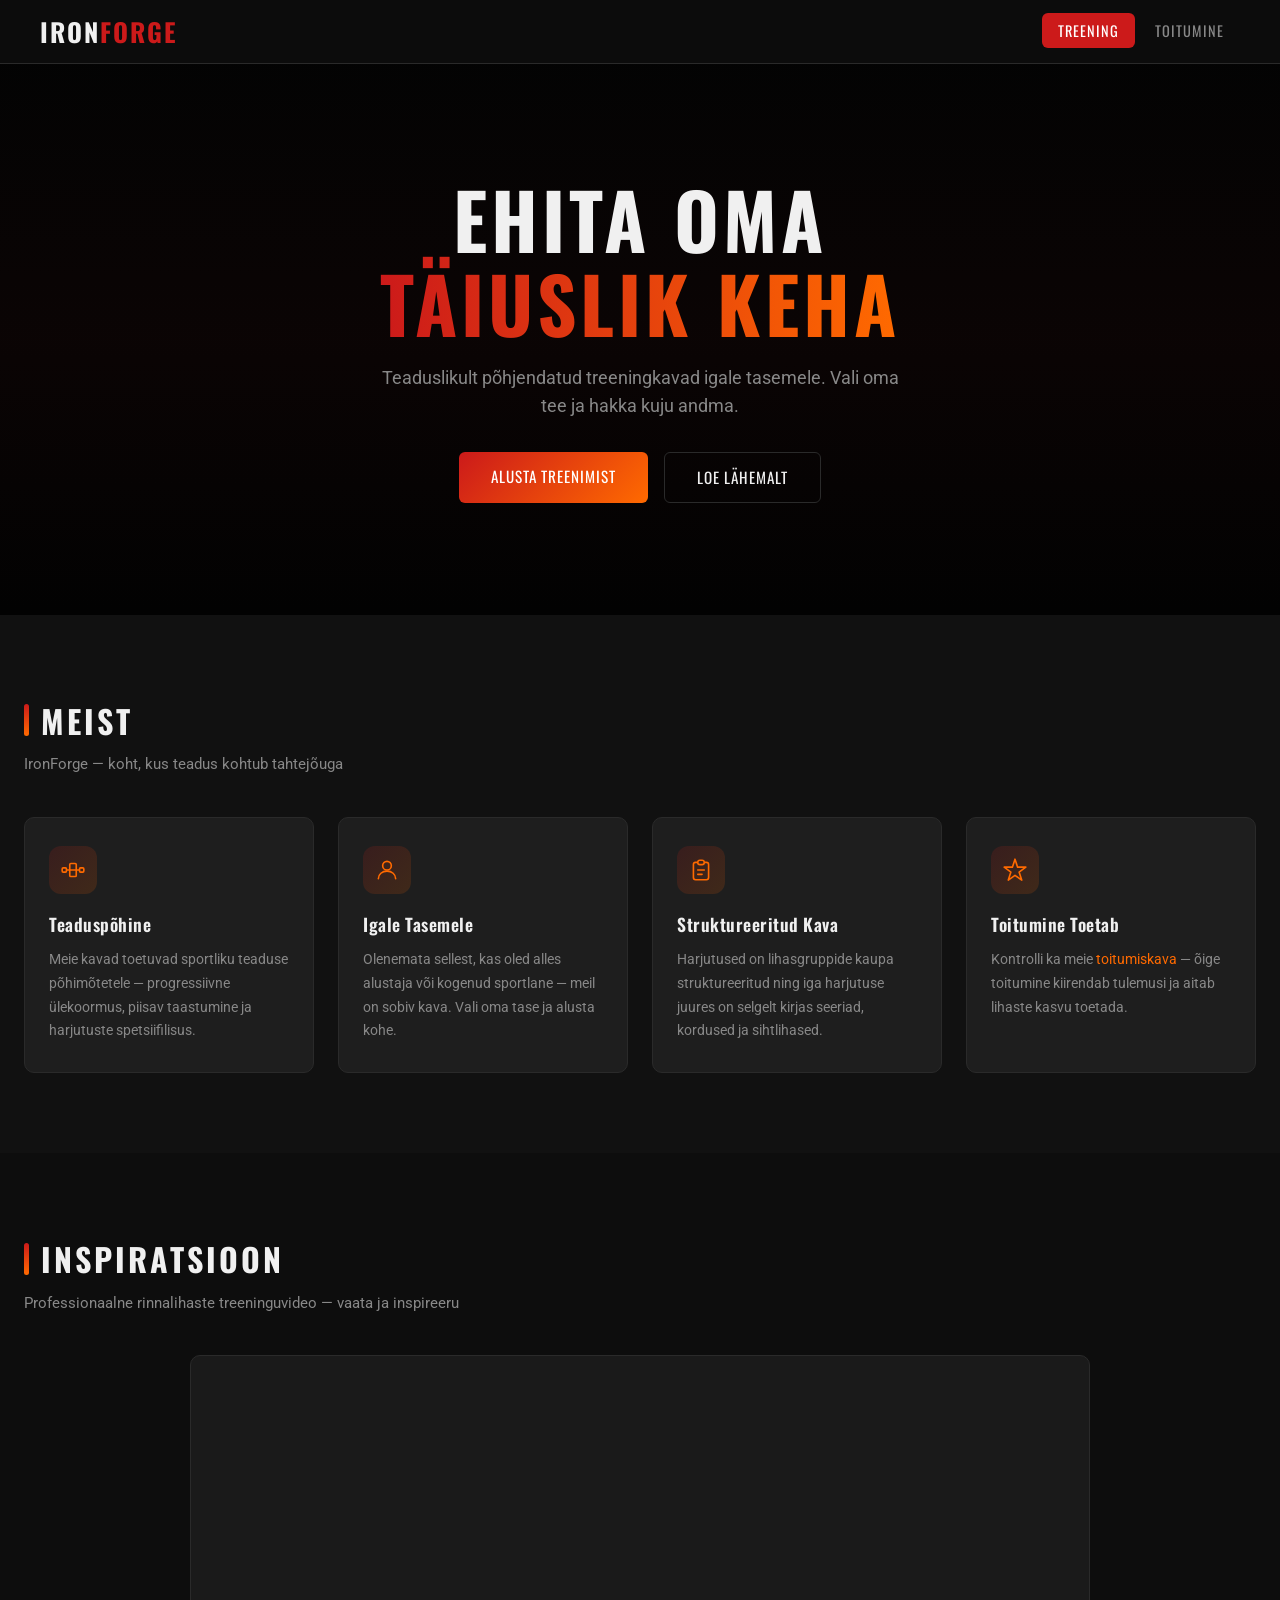
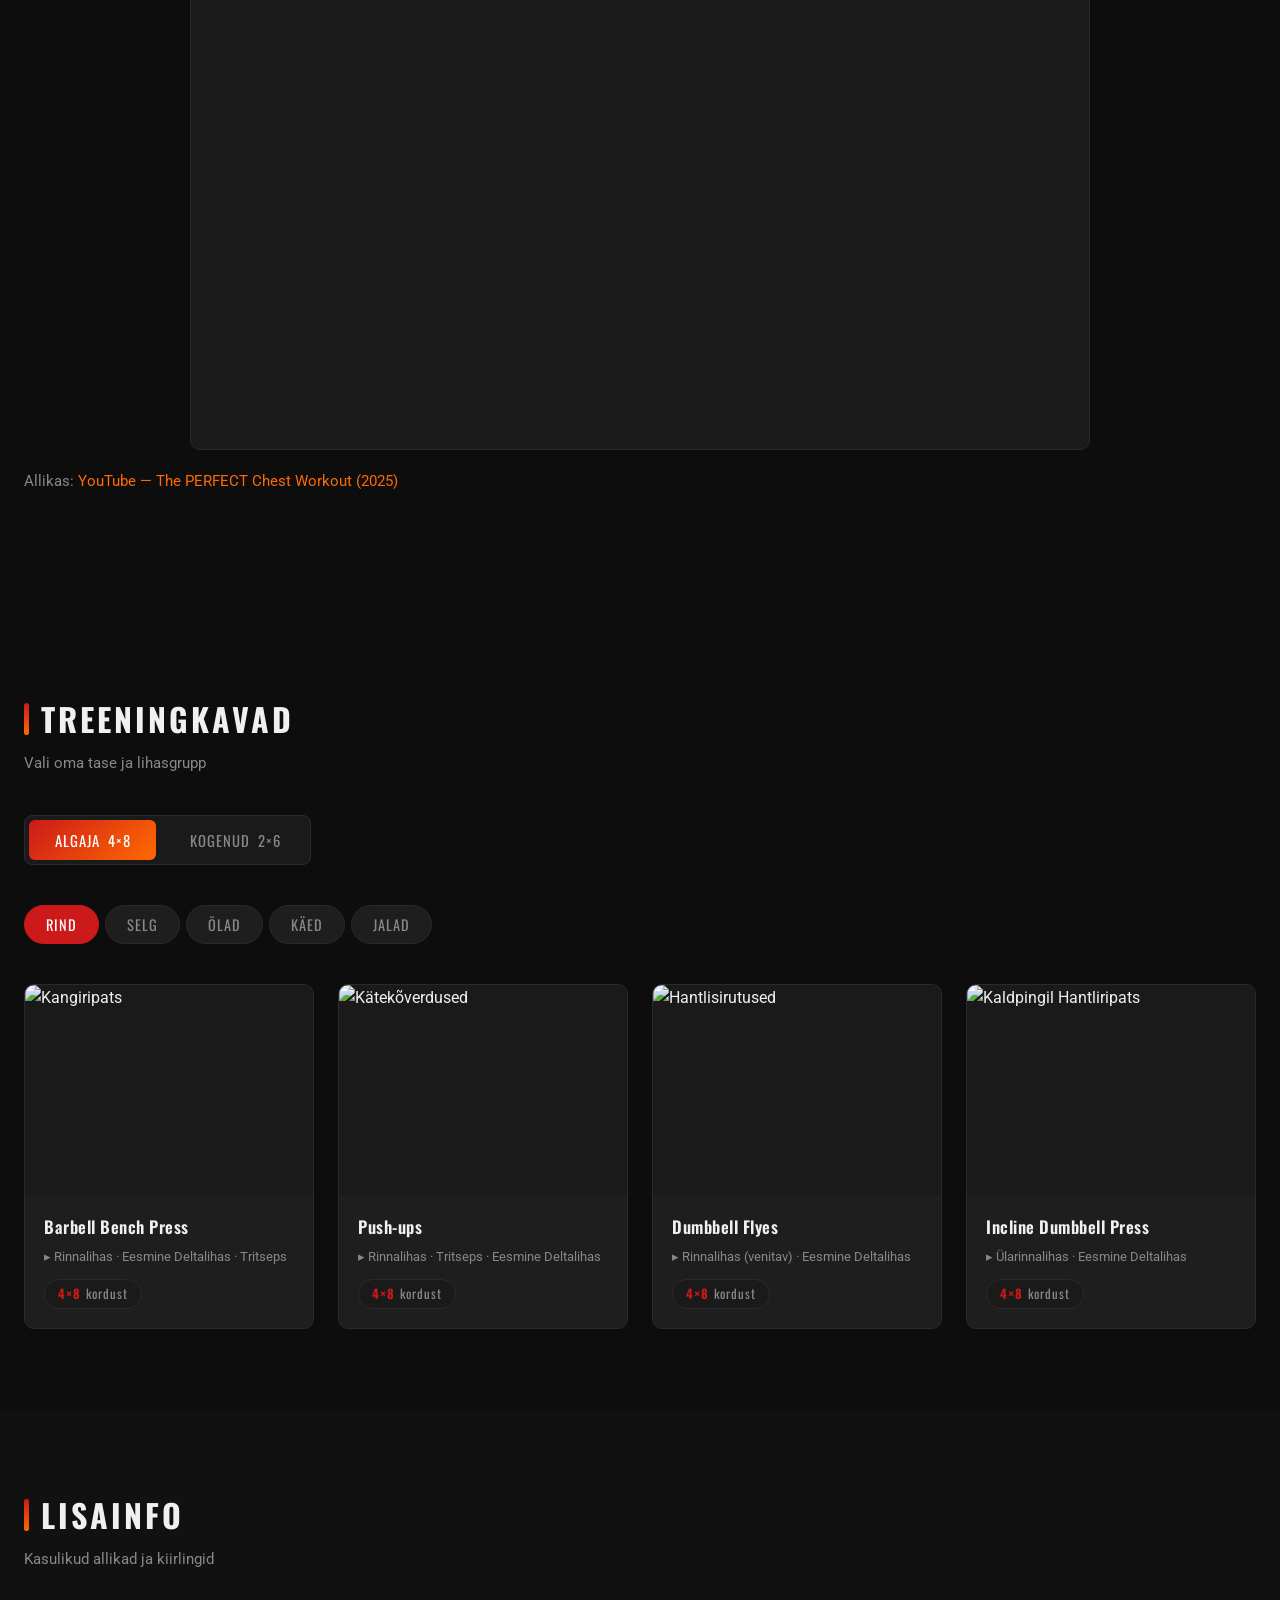
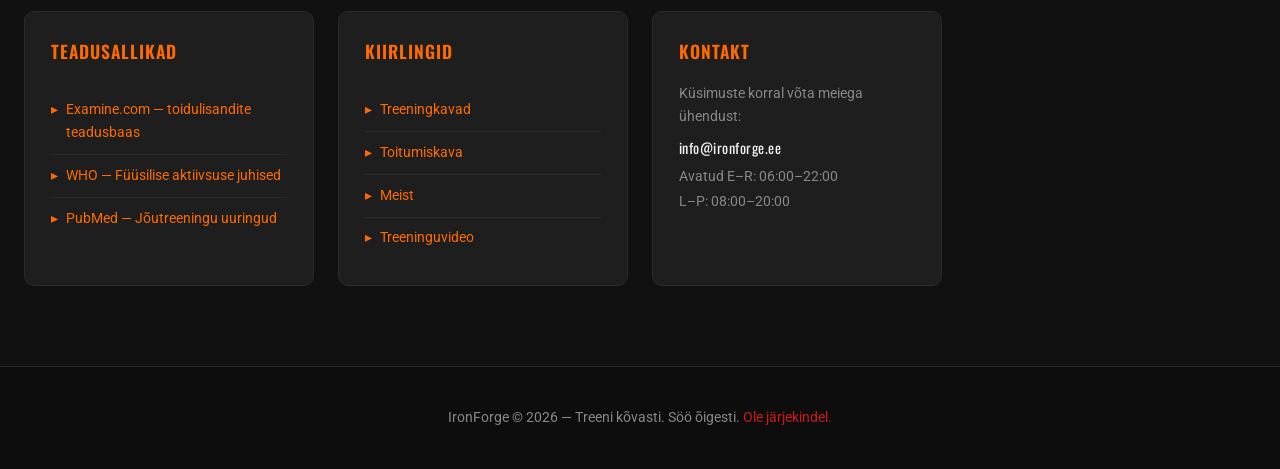
==== commit c750ebd6: "Redesign site with Estonian UI, exercise images, and food plan updates - Full Estonian translation o" ====
--- a/index.html
+++ b/index.html
@@ -1,9 +1,9 @@
 <!DOCTYPE html>
-<html lang="en">
+<html lang="et">
 <head>
   <meta charset="UTF-8" />
   <meta name="viewport" content="width=device-width, initial-scale=1.0" />
-  <title>IronForge Gym — Training Plans</title>
+  <title>IronForge — Treeningkavad</title>
   <link rel="stylesheet" href="style.css" />
 </head>
 <body>
@@ -12,197 +12,227 @@
 <nav>
   <a class="nav-logo" href="index.html">Iron<span>Forge</span></a>
   <ul class="nav-links">
-    <li><a href="index.html" class="active">Training</a></li>
-    <li><a href="food.html">Nutrition</a></li>
+    <li><a href="index.html" class="active">Treening</a></li>
+    <li><a href="food.html">Toitumine</a></li>
   </ul>
 </nav>
 
 <!-- ── HERO ── -->
 <div class="hero">
   <div class="hero-content">
-    <h1>Build Your<br><span>Perfect Body</span></h1>
-    <p>Science-backed training plans for every level. Choose your path and start forging iron.</p>
+    <h1>Ehita Oma<br><span>Täiuslik Keha</span></h1>
+    <p>Teaduslikult põhjendatud treeningkavad igale tasemele. Vali oma tee ja hakka kuju andma.</p>
+    <div class="hero-btns">
+      <a href="#treeningkavad" class="btn-primary">Alusta Treenimist</a>
+      <a href="#tutvustus" class="btn-outline">Loe Lähemalt</a>
+    </div>
   </div>
 </div>
 
-<!-- ── MAIN ── -->
-<main class="section">
-  <div class="section-title">Training Plans</div>
+<!-- ── TUTVUSTUS ── -->
+<section class="section bg-alt" id="tutvustus">
+  <div class="section-title">Meist</div>
+  <p class="section-sub">IronForge — koht, kus teadus kohtub tahtejõuga</p>
+  <div class="intro-grid">
+
+    <div class="intro-card">
+      <div class="intro-icon-box">
+        <svg viewBox="0 0 24 24" fill="none" xmlns="http://www.w3.org/2000/svg"><rect x="2" y="10" width="4" height="4" rx="1" stroke="currentColor" stroke-width="1.5"/><rect x="18" y="10" width="4" height="4" rx="1" stroke="currentColor" stroke-width="1.5"/><path d="M6 12h12" stroke="currentColor" stroke-width="1.5" stroke-linecap="round"/><rect x="9" y="6" width="6" height="12" rx="1" stroke="currentColor" stroke-width="1.5"/></svg>
+      </div>
+      <h3>Teaduspõhine</h3>
+      <p>Meie kavad toetuvad sportliku teaduse põhimõtetele — progressiivne ülekoormus, piisav taastumine ja harjutuste spetsiifilisus.</p>
+    </div>
+
+    <div class="intro-card">
+      <div class="intro-icon-box">
+        <svg viewBox="0 0 24 24" fill="none" xmlns="http://www.w3.org/2000/svg"><circle cx="12" cy="8" r="4" stroke="currentColor" stroke-width="1.5"/><path d="M4 20c0-4 3.58-7 8-7s8 3 8 7" stroke="currentColor" stroke-width="1.5" stroke-linecap="round"/></svg>
+      </div>
+      <h3>Igale Tasemele</h3>
+      <p>Olenemata sellest, kas oled alles alustaja või kogenud sportlane — meil on sobiv kava. Vali oma tase ja alusta kohe.</p>
+    </div>
+
+    <div class="intro-card">
+      <div class="intro-icon-box">
+        <svg viewBox="0 0 24 24" fill="none" xmlns="http://www.w3.org/2000/svg"><path d="M9 5H7a2 2 0 00-2 2v12a2 2 0 002 2h10a2 2 0 002-2V7a2 2 0 00-2-2h-2M9 5a2 2 0 002 2h2a2 2 0 002-2M9 5a2 2 0 012-2h2a2 2 0 012 2" stroke="currentColor" stroke-width="1.5" stroke-linecap="round"/><path d="M9 12h6M9 16h4" stroke="currentColor" stroke-width="1.5" stroke-linecap="round"/></svg>
+      </div>
+      <h3>Struktureeritud Kava</h3>
+      <p>Harjutused on lihasgruppide kaupa struktureeritud ning iga harjutuse juures on selgelt kirjas seeriad, kordused ja sihtlihased.</p>
+    </div>
+
+    <div class="intro-card">
+      <div class="intro-icon-box">
+        <svg viewBox="0 0 24 24" fill="none" xmlns="http://www.w3.org/2000/svg"><path d="M12 2l2.4 7.4H22l-6.2 4.5 2.4 7.4L12 17l-6.2 4.3 2.4-7.4L2 9.4h7.6z" stroke="currentColor" stroke-width="1.5" stroke-linejoin="round"/></svg>
+      </div>
+      <h3>Toitumine Toetab</h3>
+      <p>Kontrolli ka meie <a href="food.html" class="inline-link">toitumiskava</a> — õige toitumine kiirendab tulemusi ja aitab lihaste kasvu toetada.</p>
+    </div>
+
+  </div>
+</section>
+
+<!-- ── VIDEO ── -->
+<section class="section" id="video">
+  <div class="section-title">Inspiratsioon</div>
+  <p class="section-sub">Professionaalne rinnalihaste treeninguvideo — vaata ja inspireeru</p>
+  <div class="video-wrapper">
+    <iframe
+      src="https://www.youtube.com/embed/zD266B2jk0s"
+      title="Täiuslik Rinnalihaste Treening 2025"
+      frameborder="0"
+      allow="accelerometer; autoplay; clipboard-write; encrypted-media; gyroscope; picture-in-picture; web-share"
+      allowfullscreen>
+    </iframe>
+  </div>
+  <p class="section-sub" style="margin-top:1.2rem">Allikas: <a href="https://www.youtube.com/watch?v=zD266B2jk0s" target="_blank" rel="noopener" class="inline-link">YouTube — The PERFECT Chest Workout (2025)</a></p>
+</section>
+
+<!-- ── TREENINGKAVAD ── -->
+<main class="section" id="treeningkavad">
+  <div class="section-title">Treeningkavad</div>
+  <p class="section-sub">Vali oma tase ja lihasgrupp</p>
 
   <!-- Level Toggle -->
   <div class="level-toggle">
-    <button class="level-btn active" onclick="setLevel('beginner')">Beginner &nbsp;4×8</button>
-    <button class="level-btn" onclick="setLevel('experienced')">Experienced &nbsp;2×6</button>
+    <button class="level-btn active" onclick="setLevel('beginner')">Algaja &nbsp;4×8</button>
+    <button class="level-btn" onclick="setLevel('experienced')">Kogenud &nbsp;2×6</button>
   </div>
 
   <!-- Muscle Group Tabs -->
   <div class="muscle-tabs">
-    <button class="muscle-tab active" onclick="setMuscle('chest')">Chest</button>
-    <button class="muscle-tab" onclick="setMuscle('back')">Back</button>
-    <button class="muscle-tab" onclick="setMuscle('shoulders')">Shoulders</button>
-    <button class="muscle-tab" onclick="setMuscle('arms')">Arms</button>
-    <button class="muscle-tab" onclick="setMuscle('legs')">Legs</button>
-  </div>
-
-  <!-- ───────── CHEST ───────── -->
+    <button class="muscle-tab active" onclick="setMuscle('chest')">Rind</button>
+    <button class="muscle-tab" onclick="setMuscle('back')">Selg</button>
+    <button class="muscle-tab" onclick="setMuscle('shoulders')">Õlad</button>
+    <button class="muscle-tab" onclick="setMuscle('arms')">Käed</button>
+    <button class="muscle-tab" onclick="setMuscle('legs')">Jalad</button>
+  </div>
+
+  <!-- ───────── RIND ───────── -->
   <div class="muscle-panel active" id="panel-chest">
 
-    <!-- BEGINNER -->
     <div class="level-panel active" id="chest-beginner">
       <div class="exercise-grid">
 
         <div class="exercise-card">
-          <img class="exercise-img" src="https://upload.wikimedia.org/wikipedia/commons/thumb/a/a1/Bench_press_-_starting_position.jpg/320px-Bench_press_-_starting_position.jpg" alt="Bench Press" loading="lazy" />
+          <img class="exercise-img" src="https://upload.wikimedia.org/wikipedia/commons/thumb/a/a1/Bench_press_-_starting_position.jpg/320px-Bench_press_-_starting_position.jpg" alt="Kangiripats" loading="lazy" />
           <div class="exercise-body">
             <div class="exercise-name">Barbell Bench Press</div>
-            <div class="exercise-targets">▸ Pectoralis Major · Anterior Deltoid · Triceps</div>
-            <span class="exercise-sets"><strong>4×8</strong> reps</span>
-          </div>
-        </div>
-
-        <div class="exercise-card">
-          <div class="exercise-img-placeholder">
-            <svg viewBox="0 0 64 64" fill="none" xmlns="http://www.w3.org/2000/svg"><circle cx="32" cy="12" r="8" stroke="#888" stroke-width="2"/><path d="M20 28h24M32 28v20M22 48l10-8 10 8" stroke="#888" stroke-width="2" stroke-linecap="round"/></svg>
-            <span style="font-size:0.75rem">Push-up position</span>
-          </div>
+            <div class="exercise-targets">▸ Rinnalihas · Eesmine Deltalihas · Tritseps</div>
+            <span class="exercise-sets"><strong>4×8</strong> kordust</span>
+          </div>
+        </div>
+
+        <div class="exercise-card">
+          <img class="exercise-img" src="https://upload.wikimedia.org/wikipedia/commons/9/96/Push-ups-1.png" alt="Kätekõverdused" loading="lazy" />
           <div class="exercise-body">
             <div class="exercise-name">Push-ups</div>
-            <div class="exercise-targets">▸ Pectoralis Major · Triceps · Anterior Deltoid</div>
-            <span class="exercise-sets"><strong>4×8</strong> reps</span>
-          </div>
-        </div>
-
-        <div class="exercise-card">
-          <div class="exercise-img-placeholder">
-            <svg viewBox="0 0 64 64" fill="none" xmlns="http://www.w3.org/2000/svg"><ellipse cx="32" cy="32" rx="20" ry="12" stroke="#888" stroke-width="2"/><line x1="12" y1="32" x2="52" y2="32" stroke="#888" stroke-width="2"/><circle cx="8" cy="32" r="4" stroke="#888" stroke-width="2"/><circle cx="56" cy="32" r="4" stroke="#888" stroke-width="2"/></svg>
-            <span style="font-size:0.75rem">Dumbbell Flyes</span>
-          </div>
+            <div class="exercise-targets">▸ Rinnalihas · Tritseps · Eesmine Deltalihas</div>
+            <span class="exercise-sets"><strong>4×8</strong> kordust</span>
+          </div>
+        </div>
+
+        <div class="exercise-card">
+          <img class="exercise-img" src="https://upload.wikimedia.org/wikipedia/commons/d/d2/Decline_dumbbell_flys_1.svg" alt="Hantlisirutused" loading="lazy" />
           <div class="exercise-body">
             <div class="exercise-name">Dumbbell Flyes</div>
-            <div class="exercise-targets">▸ Pectoralis Major (stretch) · Anterior Deltoid</div>
-            <span class="exercise-sets"><strong>4×8</strong> reps</span>
-          </div>
-        </div>
-
-        <div class="exercise-card">
-          <div class="exercise-img-placeholder">
-            <svg viewBox="0 0 64 64" fill="none" xmlns="http://www.w3.org/2000/svg"><circle cx="32" cy="10" r="7" stroke="#888" stroke-width="2"/><path d="M25 20v12l-8 12M39 20v12l8 12M25 32h14" stroke="#888" stroke-width="2" stroke-linecap="round"/></svg>
-            <span style="font-size:0.75rem">Incline Press</span>
-          </div>
+            <div class="exercise-targets">▸ Rinnalihas (venitav) · Eesmine Deltalihas</div>
+            <span class="exercise-sets"><strong>4×8</strong> kordust</span>
+          </div>
+        </div>
+
+        <div class="exercise-card">
+          <img class="exercise-img" src="https://encrypted-tbn0.gstatic.com/images?q=tbn:ANd9GcR-y3H_VRjNzx-87LiDt_VWdR2HQm2wNkPm0w&s" alt="Kaldpingil Hantliripats" loading="lazy" />
           <div class="exercise-body">
             <div class="exercise-name">Incline Dumbbell Press</div>
-            <div class="exercise-targets">▸ Upper Pectoralis Major · Anterior Deltoid</div>
-            <span class="exercise-sets"><strong>4×8</strong> reps</span>
-          </div>
-        </div>
-
-      </div>
-    </div><!-- /chest beginner -->
-
-    <!-- EXPERIENCED -->
+            <div class="exercise-targets">▸ Ülarinnalihas · Eesmine Deltalihas</div>
+            <span class="exercise-sets"><strong>4×8</strong> kordust</span>
+          </div>
+        </div>
+
+      </div>
+    </div>
+
     <div class="level-panel" id="chest-experienced">
       <div class="exercise-grid">
 
         <div class="exercise-card">
-          <img class="exercise-img" src="https://upload.wikimedia.org/wikipedia/commons/thumb/a/a1/Bench_press_-_starting_position.jpg/320px-Bench_press_-_starting_position.jpg" alt="Heavy Bench Press" loading="lazy" />
+          <img class="exercise-img" src="https://upload.wikimedia.org/wikipedia/commons/thumb/a/a1/Bench_press_-_starting_position.jpg/320px-Bench_press_-_starting_position.jpg" alt="Raske Kangiripats" loading="lazy" />
           <div class="exercise-body">
             <div class="exercise-name">Heavy Barbell Bench Press</div>
-            <div class="exercise-targets">▸ Pectoralis Major · Triceps · Anterior Deltoid</div>
-            <span class="exercise-sets"><strong>2×6</strong> reps</span>
-          </div>
-        </div>
-
-        <div class="exercise-card">
-          <div class="exercise-img-placeholder">
-            <svg viewBox="0 0 64 64" fill="none" xmlns="http://www.w3.org/2000/svg"><rect x="24" y="4" width="16" height="6" rx="2" stroke="#888" stroke-width="2"/><path d="M20 10 L10 14 L10 38 L20 42 L44 42 L54 38 L54 14 L44 10 Z" stroke="#888" stroke-width="2"/><path d="M32 42v14" stroke="#888" stroke-width="2" stroke-linecap="round"/></svg>
-            <span style="font-size:0.75rem">Weighted Dips</span>
-          </div>
+            <div class="exercise-targets">▸ Rinnalihas · Tritseps · Eesmine Deltalihas</div>
+            <span class="exercise-sets"><strong>2×6</strong> kordust</span>
+          </div>
+        </div>
+
+        <div class="exercise-card">
+          <img class="exercise-img" src="https://upload.wikimedia.org/wikipedia/commons/c/cb/Girl_doing_dips_Exercise.jpg" alt="Raskustega Dipsid" loading="lazy" />
           <div class="exercise-body">
             <div class="exercise-name">Weighted Dips</div>
-            <div class="exercise-targets">▸ Lower Pectoralis Major · Triceps · Anterior Deltoid</div>
-            <span class="exercise-sets"><strong>2×6</strong> reps</span>
-          </div>
-        </div>
-
-        <div class="exercise-card">
-          <div class="exercise-img-placeholder">
-            <svg viewBox="0 0 64 64" fill="none" xmlns="http://www.w3.org/2000/svg"><rect x="4" y="28" width="56" height="8" rx="3" stroke="#888" stroke-width="2"/><circle cx="6" cy="32" r="6" stroke="#888" stroke-width="2"/><circle cx="58" cy="32" r="6" stroke="#888" stroke-width="2"/><path d="M28 28 L32 16 L36 28" stroke="#888" stroke-width="2" stroke-linecap="round"/></svg>
-            <span style="font-size:0.75rem">Incline Barbell Press</span>
-          </div>
+            <div class="exercise-targets">▸ Alumine Rinnalihas · Tritseps · Eesmine Deltalihas</div>
+            <span class="exercise-sets"><strong>2×6</strong> kordust</span>
+          </div>
+        </div>
+
+        <div class="exercise-card">
+          <img class="exercise-img" src="https://upload.wikimedia.org/wikipedia/commons/8/86/Incline-bench-press-1.png" alt="Kaldpingil Kangiripats" loading="lazy" />
           <div class="exercise-body">
             <div class="exercise-name">Incline Barbell Press</div>
-            <div class="exercise-targets">▸ Upper Pectoralis Major · Clavicular Head</div>
-            <span class="exercise-sets"><strong>2×6</strong> reps</span>
-          </div>
-        </div>
-
-        <div class="exercise-card">
-          <div class="exercise-img-placeholder">
-            <svg viewBox="0 0 64 64" fill="none" xmlns="http://www.w3.org/2000/svg"><circle cx="12" cy="32" r="6" stroke="#888" stroke-width="2"/><circle cx="52" cy="32" r="6" stroke="#888" stroke-width="2"/><path d="M18 32 Q32 16 46 32" stroke="#888" stroke-width="2" stroke-linecap="round" fill="none"/></svg>
-            <span style="font-size:0.75rem">Cable Crossovers</span>
-          </div>
+            <div class="exercise-targets">▸ Ülarinnalihas · Rangluu Pea</div>
+            <span class="exercise-sets"><strong>2×6</strong> kordust</span>
+          </div>
+        </div>
+
+        <div class="exercise-card">
+          <img class="exercise-img" src="https://upload.wikimedia.org/wikipedia/commons/1/1c/Cable_crossover_1.svg" alt="Kaabliristmised" loading="lazy" />
           <div class="exercise-body">
             <div class="exercise-name">Cable Crossovers</div>
-            <div class="exercise-targets">▸ Inner Pectoralis Major · Sternal Head</div>
-            <span class="exercise-sets"><strong>2×6</strong> reps</span>
-          </div>
-        </div>
-
-      </div>
-    </div><!-- /chest experienced -->
-  </div><!-- /panel-chest -->
-
-  <!-- ───────── BACK ───────── -->
+            <div class="exercise-targets">▸ Sisemine Rinnalihas · Sternaalosa</div>
+            <span class="exercise-sets"><strong>2×6</strong> kordust</span>
+          </div>
+        </div>
+
+      </div>
+    </div>
+  </div>
+
+  <!-- ───────── SELG ───────── -->
   <div class="muscle-panel" id="panel-back">
 
     <div class="level-panel active" id="back-beginner">
       <div class="exercise-grid">
 
         <div class="exercise-card">
-          <div class="exercise-img-placeholder">
-            <svg viewBox="0 0 64 64" fill="none" xmlns="http://www.w3.org/2000/svg"><rect x="20" y="4" width="24" height="6" rx="2" stroke="#888" stroke-width="2"/><path d="M32 10v36" stroke="#888" stroke-width="2" stroke-linecap="round"/><path d="M14 22l18 8 18-8" stroke="#888" stroke-width="2" stroke-linecap="round"/><path d="M24 58h16" stroke="#888" stroke-width="2" stroke-linecap="round"/></svg>
-            <span style="font-size:0.75rem">Lat Pulldown</span>
-          </div>
+          <img class="exercise-img" src="https://upload.wikimedia.org/wikipedia/commons/e/e0/Wide_grip_lat_pull_down_1.svg" alt="Lat-Tõmme" loading="lazy" />
           <div class="exercise-body">
             <div class="exercise-name">Lat Pulldown</div>
-            <div class="exercise-targets">▸ Latissimus Dorsi · Biceps · Rear Deltoid</div>
-            <span class="exercise-sets"><strong>4×8</strong> reps</span>
-          </div>
-        </div>
-
-        <div class="exercise-card">
-          <div class="exercise-img-placeholder">
-            <svg viewBox="0 0 64 64" fill="none" xmlns="http://www.w3.org/2000/svg"><circle cx="32" cy="12" r="7" stroke="#888" stroke-width="2"/><path d="M25 22v10l-10 6M39 22v10l10 6" stroke="#888" stroke-width="2" stroke-linecap="round"/><path d="M14 44h36" stroke="#888" stroke-width="2" stroke-linecap="round"/></svg>
-            <span style="font-size:0.75rem">Seated Cable Row</span>
-          </div>
+            <div class="exercise-targets">▸ Lai Seljalihas · Biitseps · Tagumine Deltalihas</div>
+            <span class="exercise-sets"><strong>4×8</strong> kordust</span>
+          </div>
+        </div>
+
+        <div class="exercise-card">
+          <img class="exercise-img" src="https://upload.wikimedia.org/wikipedia/commons/2/2d/Cable-seated-rows-1.png" alt="Kaabeltõmme Istudes" loading="lazy" />
           <div class="exercise-body">
             <div class="exercise-name">Seated Cable Row</div>
-            <div class="exercise-targets">▸ Rhomboids · Latissimus Dorsi · Biceps</div>
-            <span class="exercise-sets"><strong>4×8</strong> reps</span>
-          </div>
-        </div>
-
-        <div class="exercise-card">
-          <div class="exercise-img-placeholder">
-            <svg viewBox="0 0 64 64" fill="none" xmlns="http://www.w3.org/2000/svg"><circle cx="32" cy="10" r="7" stroke="#888" stroke-width="2"/><path d="M26 20l-12 6v20M38 20l12 6v20" stroke="#888" stroke-width="2" stroke-linecap="round"/><rect x="10" y="44" width="44" height="6" rx="2" stroke="#888" stroke-width="2"/></svg>
-            <span style="font-size:0.75rem">Dumbbell Row</span>
-          </div>
+            <div class="exercise-targets">▸ Rombilihas · Lai Seljalihas · Biitseps</div>
+            <span class="exercise-sets"><strong>4×8</strong> kordust</span>
+          </div>
+        </div>
+
+        <div class="exercise-card">
+          <img class="exercise-img" src="https://upload.wikimedia.org/wikipedia/commons/0/0e/Rear_deltoid_row_dumbbell_1.svg" alt="Hantlitiir" loading="lazy" />
           <div class="exercise-body">
             <div class="exercise-name">Dumbbell Row</div>
-            <div class="exercise-targets">▸ Latissimus Dorsi · Rhomboids · Biceps</div>
-            <span class="exercise-sets"><strong>4×8</strong> reps</span>
-          </div>
-        </div>
-
-        <div class="exercise-card">
-          <div class="exercise-img-placeholder">
-            <svg viewBox="0 0 64 64" fill="none" xmlns="http://www.w3.org/2000/svg"><path d="M10 20 Q32 10 54 20 L54 44 Q32 54 10 44 Z" stroke="#888" stroke-width="2" fill="none"/><path d="M10 32 Q32 24 54 32" stroke="#888" stroke-width="2" stroke-linecap="round"/></svg>
-            <span style="font-size:0.75rem">Back Extension</span>
-          </div>
+            <div class="exercise-targets">▸ Lai Seljalihas · Rombilihas · Biitseps</div>
+            <span class="exercise-sets"><strong>4×8</strong> kordust</span>
+          </div>
+        </div>
+
+        <div class="exercise-card">
+          <img class="exercise-img" src="https://upload.wikimedia.org/wikipedia/commons/a/ac/Hyperextensions_1.svg" alt="Seljasiirutus" loading="lazy" />
           <div class="exercise-body">
             <div class="exercise-name">Back Extension</div>
-            <div class="exercise-targets">▸ Erector Spinae · Glutes · Hamstrings</div>
-            <span class="exercise-sets"><strong>4×8</strong> reps</span>
+            <div class="exercise-targets">▸ Seljaroojajas · Tuharalihas · Hamstringid</div>
+            <span class="exercise-sets"><strong>4×8</strong> kordust</span>
           </div>
         </div>
 
@@ -213,108 +243,84 @@
       <div class="exercise-grid">
 
         <div class="exercise-card">
-          <div class="exercise-img-placeholder">
-            <svg viewBox="0 0 64 64" fill="none" xmlns="http://www.w3.org/2000/svg"><rect x="4" y="44" width="56" height="8" rx="3" stroke="#888" stroke-width="2"/><path d="M20 44 L20 30" stroke="#888" stroke-width="2" stroke-linecap="round"/><path d="M44 44 L44 30" stroke="#888" stroke-width="2" stroke-linecap="round"/><circle cx="32" cy="22" r="8" stroke="#888" stroke-width="2"/></svg>
-            <span style="font-size:0.75rem">Deadlift</span>
-          </div>
+          <img class="exercise-img" src="https://upload.wikimedia.org/wikipedia/commons/9/92/Barbell_dead_lifts_1.svg" alt="Jõutõmme" loading="lazy" />
           <div class="exercise-body">
             <div class="exercise-name">Conventional Deadlift</div>
-            <div class="exercise-targets">▸ Posterior Chain · Erector Spinae · Glutes · Hamstrings</div>
-            <span class="exercise-sets"><strong>2×6</strong> reps</span>
-          </div>
-        </div>
-
-        <div class="exercise-card">
-          <div class="exercise-img-placeholder">
-            <svg viewBox="0 0 64 64" fill="none" xmlns="http://www.w3.org/2000/svg"><rect x="4" y="28" width="56" height="8" rx="3" stroke="#888" stroke-width="2"/><circle cx="6" cy="32" r="5" stroke="#888" stroke-width="2"/><circle cx="58" cy="32" r="5" stroke="#888" stroke-width="2"/><path d="M20 28 L26 14 L38 14 L44 28" stroke="#888" stroke-width="2" stroke-linecap="round"/></svg>
-            <span style="font-size:0.75rem">Barbell Row</span>
-          </div>
+            <div class="exercise-targets">▸ Tagapool Ahel · Seljaroojajas · Tuharalihas · Hamstringid</div>
+            <span class="exercise-sets"><strong>2×6</strong> kordust</span>
+          </div>
+        </div>
+
+        <div class="exercise-card">
+          <img class="exercise-img" src="https://upload.wikimedia.org/wikipedia/commons/2/29/Reverse_grips_bent_over_barbell_rows_1.svg" alt="Kaldkangitiir" loading="lazy" />
           <div class="exercise-body">
             <div class="exercise-name">Barbell Bent-over Row</div>
-            <div class="exercise-targets">▸ Latissimus Dorsi · Rhomboids · Rear Deltoid · Biceps</div>
-            <span class="exercise-sets"><strong>2×6</strong> reps</span>
-          </div>
-        </div>
-
-        <div class="exercise-card">
-          <div class="exercise-img-placeholder">
-            <svg viewBox="0 0 64 64" fill="none" xmlns="http://www.w3.org/2000/svg"><rect x="10" y="4" width="44" height="6" rx="3" stroke="#888" stroke-width="2"/><path d="M20 10v18" stroke="#888" stroke-width="2" stroke-linecap="round"/><path d="M44 10v18" stroke="#888" stroke-width="2" stroke-linecap="round"/><circle cx="32" cy="38" r="8" stroke="#888" stroke-width="2"/><path d="M32 46v10" stroke="#888" stroke-width="2" stroke-linecap="round"/></svg>
-            <span style="font-size:0.75rem">Pull-ups</span>
-          </div>
+            <div class="exercise-targets">▸ Lai Seljalihas · Rombilihas · Tagumine Deltalihas · Biitseps</div>
+            <span class="exercise-sets"><strong>2×6</strong> kordust</span>
+          </div>
+        </div>
+
+        <div class="exercise-card">
+          <img class="exercise-img" src="https://upload.wikimedia.org/wikipedia/commons/b/b8/Chin_ups_1.svg" alt="Raskustega Lõuatõmbed" loading="lazy" />
           <div class="exercise-body">
             <div class="exercise-name">Weighted Pull-ups</div>
-            <div class="exercise-targets">▸ Latissimus Dorsi · Biceps · Rear Deltoid</div>
-            <span class="exercise-sets"><strong>2×6</strong> reps</span>
-          </div>
-        </div>
-
-        <div class="exercise-card">
-          <div class="exercise-img-placeholder">
-            <svg viewBox="0 0 64 64" fill="none" xmlns="http://www.w3.org/2000/svg"><rect x="28" y="4" width="8" height="56" rx="3" stroke="#888" stroke-width="2"/><circle cx="32" cy="28" r="12" stroke="#888" stroke-width="2"/><path d="M8 28h16M40 28h16" stroke="#888" stroke-width="2" stroke-linecap="round"/></svg>
-            <span style="font-size:0.75rem">T-Bar Row</span>
-          </div>
+            <div class="exercise-targets">▸ Lai Seljalihas · Biitseps · Tagumine Deltalihas</div>
+            <span class="exercise-sets"><strong>2×6</strong> kordust</span>
+          </div>
+        </div>
+
+        <div class="exercise-card">
+          <img class="exercise-img" src="https://upload.wikimedia.org/wikipedia/commons/0/01/T_bar_rows_1.svg" alt="T-Kang Tiir" loading="lazy" />
           <div class="exercise-body">
             <div class="exercise-name">T-Bar Row</div>
-            <div class="exercise-targets">▸ Middle Back · Rhomboids · Traps · Lats</div>
-            <span class="exercise-sets"><strong>2×6</strong> reps</span>
-          </div>
-        </div>
-
-      </div>
-    </div>
-  </div><!-- /panel-back -->
-
-  <!-- ───────── SHOULDERS ───────── -->
+            <div class="exercise-targets">▸ Selja Keskosal · Rombilihas · Trapetslihas · Lat</div>
+            <span class="exercise-sets"><strong>2×6</strong> kordust</span>
+          </div>
+        </div>
+
+      </div>
+    </div>
+  </div>
+
+  <!-- ───────── ÕLAD ───────── -->
   <div class="muscle-panel" id="panel-shoulders">
 
     <div class="level-panel active" id="shoulders-beginner">
       <div class="exercise-grid">
 
         <div class="exercise-card">
-          <div class="exercise-img-placeholder">
-            <svg viewBox="0 0 64 64" fill="none" xmlns="http://www.w3.org/2000/svg"><circle cx="32" cy="14" r="8" stroke="#888" stroke-width="2"/><path d="M24 24v10l-12 4M40 24v10l12 4" stroke="#888" stroke-width="2" stroke-linecap="round"/><circle cx="10" cy="38" r="4" stroke="#888" stroke-width="2"/><circle cx="54" cy="38" r="4" stroke="#888" stroke-width="2"/></svg>
-            <span style="font-size:0.75rem">Dumbbell Press</span>
-          </div>
+          <img class="exercise-img" src="https://upload.wikimedia.org/wikipedia/commons/4/4d/Dumbbell_shoulder_press_1.svg" alt="Hantliõlaripats" loading="lazy" />
           <div class="exercise-body">
             <div class="exercise-name">Dumbbell Shoulder Press</div>
-            <div class="exercise-targets">▸ All Deltoid Heads · Upper Trapezius · Triceps</div>
-            <span class="exercise-sets"><strong>4×8</strong> reps</span>
-          </div>
-        </div>
-
-        <div class="exercise-card">
-          <div class="exercise-img-placeholder">
-            <svg viewBox="0 0 64 64" fill="none" xmlns="http://www.w3.org/2000/svg"><circle cx="32" cy="14" r="8" stroke="#888" stroke-width="2"/><path d="M24 24v16M40 24v16" stroke="#888" stroke-width="2" stroke-linecap="round"/><path d="M8 34 L24 40 M40 40 L56 34" stroke="#888" stroke-width="2" stroke-linecap="round"/><circle cx="6" cy="33" r="4" stroke="#888" stroke-width="2"/><circle cx="58" cy="33" r="4" stroke="#888" stroke-width="2"/></svg>
-            <span style="font-size:0.75rem">Lateral Raises</span>
-          </div>
+            <div class="exercise-targets">▸ Kõik Deltalihase Pead · Ülemine Trapetslihas · Tritseps</div>
+            <span class="exercise-sets"><strong>4×8</strong> kordust</span>
+          </div>
+        </div>
+
+        <div class="exercise-card">
+          <img class="exercise-img" src="https://upload.wikimedia.org/wikipedia/commons/a/aa/Lateral_dumbbell_raises_1.svg" alt="Külgtõsted" loading="lazy" />
           <div class="exercise-body">
             <div class="exercise-name">Lateral Raises</div>
-            <div class="exercise-targets">▸ Medial (Side) Deltoid · Supraspinatus</div>
-            <span class="exercise-sets"><strong>4×8</strong> reps</span>
-          </div>
-        </div>
-
-        <div class="exercise-card">
-          <div class="exercise-img-placeholder">
-            <svg viewBox="0 0 64 64" fill="none" xmlns="http://www.w3.org/2000/svg"><circle cx="32" cy="14" r="8" stroke="#888" stroke-width="2"/><path d="M24 24v16M40 24v16" stroke="#888" stroke-width="2" stroke-linecap="round"/><path d="M16 24 L24 36 M40 36 L48 24" stroke="#888" stroke-width="2" stroke-linecap="round"/><circle cx="14" cy="22" r="4" stroke="#888" stroke-width="2"/><circle cx="50" cy="22" r="4" stroke="#888" stroke-width="2"/></svg>
-            <span style="font-size:0.75rem">Front Raises</span>
-          </div>
+            <div class="exercise-targets">▸ Külgmine Deltalihas · Supraspinatus</div>
+            <span class="exercise-sets"><strong>4×8</strong> kordust</span>
+          </div>
+        </div>
+
+        <div class="exercise-card">
+          <img class="exercise-img" src="https://upload.wikimedia.org/wikipedia/commons/3/35/Front_dumbbell_raise_1.svg" alt="Eestitõsted" loading="lazy" />
           <div class="exercise-body">
             <div class="exercise-name">Front Raises</div>
-            <div class="exercise-targets">▸ Anterior (Front) Deltoid · Pectoralis Major (clavicular)</div>
-            <span class="exercise-sets"><strong>4×8</strong> reps</span>
-          </div>
-        </div>
-
-        <div class="exercise-card">
-          <div class="exercise-img-placeholder">
-            <svg viewBox="0 0 64 64" fill="none" xmlns="http://www.w3.org/2000/svg"><circle cx="32" cy="14" r="8" stroke="#888" stroke-width="2"/><path d="M24 24v12M40 24v12" stroke="#888" stroke-width="2" stroke-linecap="round"/><path d="M8 44 Q20 36 32 36 Q44 36 56 44" stroke="#888" stroke-width="2" stroke-linecap="round" fill="none"/></svg>
-            <span style="font-size:0.75rem">Face Pulls</span>
-          </div>
+            <div class="exercise-targets">▸ Eesmine Deltalihas · Rinnalihas (rangluu pea)</div>
+            <span class="exercise-sets"><strong>4×8</strong> kordust</span>
+          </div>
+        </div>
+
+        <div class="exercise-card">
+          <img class="exercise-img" src="https://upload.wikimedia.org/wikipedia/commons/0/0e/Rear_deltoid_row_dumbbell_1.svg" alt="Näotõmbed" loading="lazy" />
           <div class="exercise-body">
             <div class="exercise-name">Face Pulls</div>
-            <div class="exercise-targets">▸ Posterior (Rear) Deltoid · Rotator Cuff · Traps</div>
-            <span class="exercise-sets"><strong>4×8</strong> reps</span>
+            <div class="exercise-targets">▸ Tagumine Deltalihas · Rotatorkupp · Trapetslihas</div>
+            <span class="exercise-sets"><strong>4×8</strong> kordust</span>
           </div>
         </div>
 
@@ -325,108 +331,84 @@
       <div class="exercise-grid">
 
         <div class="exercise-card">
-          <div class="exercise-img-placeholder">
-            <svg viewBox="0 0 64 64" fill="none" xmlns="http://www.w3.org/2000/svg"><rect x="4" y="26" width="56" height="8" rx="3" stroke="#888" stroke-width="2"/><circle cx="6" cy="30" r="5" stroke="#888" stroke-width="2"/><circle cx="58" cy="30" r="5" stroke="#888" stroke-width="2"/><circle cx="32" cy="14" r="8" stroke="#888" stroke-width="2"/><path d="M26 22l-6 4M38 22l6 4" stroke="#888" stroke-width="2" stroke-linecap="round"/></svg>
-            <span style="font-size:0.75rem">OHP</span>
-          </div>
+          <img class="exercise-img" src="https://upload.wikimedia.org/wikipedia/commons/9/99/Barbell_shoulder_press_1.svg" alt="Kang Ülapressits" loading="lazy" />
           <div class="exercise-body">
             <div class="exercise-name">Barbell Overhead Press</div>
-            <div class="exercise-targets">▸ All Deltoid Heads · Triceps · Upper Trapezius · Core</div>
-            <span class="exercise-sets"><strong>2×6</strong> reps</span>
-          </div>
-        </div>
-
-        <div class="exercise-card">
-          <div class="exercise-img-placeholder">
-            <svg viewBox="0 0 64 64" fill="none" xmlns="http://www.w3.org/2000/svg"><circle cx="32" cy="10" r="7" stroke="#888" stroke-width="2"/><path d="M25 18l-8 6v8l8 6M39 18l8 6v8l-8 6" stroke="#888" stroke-width="2" stroke-linecap="round"/><circle cx="14" cy="32" r="4" stroke="#888" stroke-width="2"/><circle cx="50" cy="32" r="4" stroke="#888" stroke-width="2"/></svg>
-            <span style="font-size:0.75rem">Arnold Press</span>
-          </div>
+            <div class="exercise-targets">▸ Kõik Deltalihase Pead · Tritseps · Ülemine Trapetslihas · Kere</div>
+            <span class="exercise-sets"><strong>2×6</strong> kordust</span>
+          </div>
+        </div>
+
+        <div class="exercise-card">
+          <img class="exercise-img" src="https://upload.wikimedia.org/wikipedia/commons/9/96/Arnold_press_1.svg" alt="Arnoldi Press" loading="lazy" />
           <div class="exercise-body">
             <div class="exercise-name">Arnold Press</div>
-            <div class="exercise-targets">▸ All Three Deltoid Heads · Triceps</div>
-            <span class="exercise-sets"><strong>2×6</strong> reps</span>
-          </div>
-        </div>
-
-        <div class="exercise-card">
-          <div class="exercise-img-placeholder">
-            <svg viewBox="0 0 64 64" fill="none" xmlns="http://www.w3.org/2000/svg"><circle cx="32" cy="12" r="7" stroke="#888" stroke-width="2"/><path d="M25 20v16M39 20v16" stroke="#888" stroke-width="2" stroke-linecap="round"/><rect x="4" y="34" width="20" height="6" rx="2" stroke="#888" stroke-width="2"/><rect x="40" y="34" width="20" height="6" rx="2" stroke="#888" stroke-width="2"/></svg>
-            <span style="font-size:0.75rem">Heavy Laterals</span>
-          </div>
+            <div class="exercise-targets">▸ Kõik Kolm Deltaliha Pead · Tritseps</div>
+            <span class="exercise-sets"><strong>2×6</strong> kordust</span>
+          </div>
+        </div>
+
+        <div class="exercise-card">
+          <img class="exercise-img" src="https://upload.wikimedia.org/wikipedia/commons/3/35/Dumbbell-lateral-raises-2.png" alt="Rasked Külgtõsted" loading="lazy" />
           <div class="exercise-body">
             <div class="exercise-name">Heavy Lateral Raises</div>
-            <div class="exercise-targets">▸ Medial Deltoid · Supraspinatus</div>
-            <span class="exercise-sets"><strong>2×6</strong> reps</span>
-          </div>
-        </div>
-
-        <div class="exercise-card">
-          <div class="exercise-img-placeholder">
-            <svg viewBox="0 0 64 64" fill="none" xmlns="http://www.w3.org/2000/svg"><rect x="4" y="44" width="56" height="8" rx="3" stroke="#888" stroke-width="2"/><circle cx="6" cy="48" r="5" stroke="#888" stroke-width="2"/><circle cx="58" cy="48" r="5" stroke="#888" stroke-width="2"/><path d="M20 44l-2-16 14-8 14 8-2 16" stroke="#888" stroke-width="2" stroke-linecap="round"/></svg>
-            <span style="font-size:0.75rem">Upright Rows</span>
-          </div>
+            <div class="exercise-targets">▸ Külgmine Deltalihas · Supraspinatus</div>
+            <span class="exercise-sets"><strong>2×6</strong> kordust</span>
+          </div>
+        </div>
+
+        <div class="exercise-card">
+          <img class="exercise-img" src="https://upload.wikimedia.org/wikipedia/commons/2/2e/Upright_barbell_rows_1.svg" alt="Püsttiir" loading="lazy" />
           <div class="exercise-body">
             <div class="exercise-name">Upright Rows</div>
-            <div class="exercise-targets">▸ Medial Deltoid · Upper Trapezius · Biceps</div>
-            <span class="exercise-sets"><strong>2×6</strong> reps</span>
-          </div>
-        </div>
-
-      </div>
-    </div>
-  </div><!-- /panel-shoulders -->
-
-  <!-- ───────── ARMS ───────── -->
+            <div class="exercise-targets">▸ Külgmine Deltalihas · Ülemine Trapetslihas · Biitseps</div>
+            <span class="exercise-sets"><strong>2×6</strong> kordust</span>
+          </div>
+        </div>
+
+      </div>
+    </div>
+  </div>
+
+  <!-- ───────── KÄED ───────── -->
   <div class="muscle-panel" id="panel-arms">
 
     <div class="level-panel active" id="arms-beginner">
       <div class="exercise-grid">
 
         <div class="exercise-card">
-          <div class="exercise-img-placeholder">
-            <svg viewBox="0 0 64 64" fill="none" xmlns="http://www.w3.org/2000/svg"><circle cx="32" cy="10" r="7" stroke="#888" stroke-width="2"/><path d="M25 20v8l-10 14" stroke="#888" stroke-width="2" stroke-linecap="round"/><path d="M39 20v8l10 14" stroke="#888" stroke-width="2" stroke-linecap="round"/><circle cx="14" cy="44" r="5" stroke="#888" stroke-width="2"/><circle cx="50" cy="44" r="5" stroke="#888" stroke-width="2"/></svg>
-            <span style="font-size:0.75rem">Dumbbell Curl</span>
-          </div>
+          <img class="exercise-img" src="https://upload.wikimedia.org/wikipedia/commons/a/aa/Biceps_curl_with_dumbbell_1.svg" alt="Hantli Biitsepsikõver" loading="lazy" />
           <div class="exercise-body">
             <div class="exercise-name">Dumbbell Bicep Curl</div>
-            <div class="exercise-targets">▸ Biceps Brachii · Brachialis</div>
-            <span class="exercise-sets"><strong>4×8</strong> reps</span>
-          </div>
-        </div>
-
-        <div class="exercise-card">
-          <div class="exercise-img-placeholder">
-            <svg viewBox="0 0 64 64" fill="none" xmlns="http://www.w3.org/2000/svg"><circle cx="32" cy="10" r="7" stroke="#888" stroke-width="2"/><path d="M25 20 L20 40" stroke="#888" stroke-width="2" stroke-linecap="round"/><path d="M39 20 L44 40" stroke="#888" stroke-width="2" stroke-linecap="round"/><rect x="12" y="38" width="16" height="8" rx="3" stroke="#888" stroke-width="2"/><rect x="36" y="38" width="16" height="8" rx="3" stroke="#888" stroke-width="2"/></svg>
-            <span style="font-size:0.75rem">Hammer Curls</span>
-          </div>
+            <div class="exercise-targets">▸ Biitseps · Brachialis</div>
+            <span class="exercise-sets"><strong>4×8</strong> kordust</span>
+          </div>
+        </div>
+
+        <div class="exercise-card">
+          <img class="exercise-img" src="https://upload.wikimedia.org/wikipedia/commons/8/8c/Alternating_hammer_curl_with_dumbbell_1.svg" alt="Haamrikõverdused" loading="lazy" />
           <div class="exercise-body">
             <div class="exercise-name">Hammer Curls</div>
-            <div class="exercise-targets">▸ Brachialis · Brachioradialis · Biceps Brachii</div>
-            <span class="exercise-sets"><strong>4×8</strong> reps</span>
-          </div>
-        </div>
-
-        <div class="exercise-card">
-          <div class="exercise-img-placeholder">
-            <svg viewBox="0 0 64 64" fill="none" xmlns="http://www.w3.org/2000/svg"><circle cx="16" cy="20" r="10" stroke="#888" stroke-width="2"/><path d="M26 20h20" stroke="#888" stroke-width="2" stroke-linecap="round"/><path d="M46 20 Q60 20 56 36 L46 44" stroke="#888" stroke-width="2" stroke-linecap="round" fill="none"/><circle cx="44" cy="46" r="5" stroke="#888" stroke-width="2"/></svg>
-            <span style="font-size:0.75rem">Tricep Pushdown</span>
-          </div>
+            <div class="exercise-targets">▸ Brachialis · Brachioradialis · Biitseps</div>
+            <span class="exercise-sets"><strong>4×8</strong> kordust</span>
+          </div>
+        </div>
+
+        <div class="exercise-card">
+          <img class="exercise-img" src="https://upload.wikimedia.org/wikipedia/commons/1/13/Triceps_pushdown_with_cable_1.svg" alt="Tritsepsi Surumine" loading="lazy" />
           <div class="exercise-body">
             <div class="exercise-name">Tricep Pushdowns</div>
-            <div class="exercise-targets">▸ Triceps Brachii (all three heads) · Lateral Head</div>
-            <span class="exercise-sets"><strong>4×8</strong> reps</span>
-          </div>
-        </div>
-
-        <div class="exercise-card">
-          <div class="exercise-img-placeholder">
-            <svg viewBox="0 0 64 64" fill="none" xmlns="http://www.w3.org/2000/svg"><rect x="4" y="28" width="56" height="8" rx="3" stroke="#888" stroke-width="2"/><circle cx="6" cy="32" r="5" stroke="#888" stroke-width="2"/><circle cx="58" cy="32" r="5" stroke="#888" stroke-width="2"/><path d="M20 28 L26 14" stroke="#888" stroke-width="2" stroke-linecap="round"/><path d="M44 28 L38 14" stroke="#888" stroke-width="2" stroke-linecap="round"/><circle cx="32" cy="12" r="5" stroke="#888" stroke-width="2"/></svg>
-            <span style="font-size:0.75rem">Skull Crushers</span>
-          </div>
+            <div class="exercise-targets">▸ Tritseps (kõik pead) · Külgmine Pea</div>
+            <span class="exercise-sets"><strong>4×8</strong> kordust</span>
+          </div>
+        </div>
+
+        <div class="exercise-card">
+          <img class="exercise-img" src="https://upload.wikimedia.org/wikipedia/commons/2/26/Lying_triceps_extension_with_dumbbells_1.svg" alt="Koljakruijerid" loading="lazy" />
           <div class="exercise-body">
             <div class="exercise-name">Skull Crushers</div>
-            <div class="exercise-targets">▸ Triceps Brachii (all heads) · Long Head emphasis</div>
-            <span class="exercise-sets"><strong>4×8</strong> reps</span>
+            <div class="exercise-targets">▸ Tritseps (kõik pead) · Pikk Pea rõhuasetusega</div>
+            <span class="exercise-sets"><strong>4×8</strong> kordust</span>
           </div>
         </div>
 
@@ -437,108 +419,84 @@
       <div class="exercise-grid">
 
         <div class="exercise-card">
-          <div class="exercise-img-placeholder">
-            <svg viewBox="0 0 64 64" fill="none" xmlns="http://www.w3.org/2000/svg"><rect x="4" y="44" width="56" height="8" rx="3" stroke="#888" stroke-width="2"/><circle cx="6" cy="48" r="5" stroke="#888" stroke-width="2"/><circle cx="58" cy="48" r="5" stroke="#888" stroke-width="2"/><path d="M20 44 Q24 28 32 24 Q40 28 44 44" stroke="#888" stroke-width="2" stroke-linecap="round" fill="none"/></svg>
-            <span style="font-size:0.75rem">Barbell Curl</span>
-          </div>
+          <img class="exercise-img" src="https://upload.wikimedia.org/wikipedia/commons/5/5c/Bicep_curls_with_barbell_1.svg" alt="Kang-Biitsepsikõver" loading="lazy" />
           <div class="exercise-body">
             <div class="exercise-name">Barbell Bicep Curl</div>
-            <div class="exercise-targets">▸ Biceps Brachii · Brachialis · Forearms</div>
-            <span class="exercise-sets"><strong>2×6</strong> reps</span>
-          </div>
-        </div>
-
-        <div class="exercise-card">
-          <div class="exercise-img-placeholder">
-            <svg viewBox="0 0 64 64" fill="none" xmlns="http://www.w3.org/2000/svg"><rect x="4" y="36" width="26" height="10" rx="5" stroke="#888" stroke-width="2"/><path d="M30 41 Q42 41 50 30" stroke="#888" stroke-width="2" stroke-linecap="round" fill="none"/><circle cx="52" cy="28" r="6" stroke="#888" stroke-width="2"/></svg>
-            <span style="font-size:0.75rem">Preacher Curl</span>
-          </div>
+            <div class="exercise-targets">▸ Biitseps · Brachialis · Küünarvarre Lihased</div>
+            <span class="exercise-sets"><strong>2×6</strong> kordust</span>
+          </div>
+        </div>
+
+        <div class="exercise-card">
+          <img class="exercise-img" src="https://upload.wikimedia.org/wikipedia/commons/b/b2/Zottman_preacher_curl_with_dumbbells_1.svg" alt="Preetori Kõver" loading="lazy" />
           <div class="exercise-body">
             <div class="exercise-name">Preacher Curl</div>
-            <div class="exercise-targets">▸ Biceps Brachii (long head) · Brachialis</div>
-            <span class="exercise-sets"><strong>2×6</strong> reps</span>
-          </div>
-        </div>
-
-        <div class="exercise-card">
-          <div class="exercise-img-placeholder">
-            <svg viewBox="0 0 64 64" fill="none" xmlns="http://www.w3.org/2000/svg"><rect x="4" y="28" width="56" height="8" rx="3" stroke="#888" stroke-width="2"/><circle cx="6" cy="32" r="5" stroke="#888" stroke-width="2"/><circle cx="58" cy="32" r="5" stroke="#888" stroke-width="2"/><rect x="22" y="18" width="20" height="10" rx="2" stroke="#888" stroke-width="2"/></svg>
-            <span style="font-size:0.75rem">Close-Grip Bench</span>
-          </div>
+            <div class="exercise-targets">▸ Biitseps (pikk pea) · Brachialis</div>
+            <span class="exercise-sets"><strong>2×6</strong> kordust</span>
+          </div>
+        </div>
+
+        <div class="exercise-card">
+          <img class="exercise-img" src="https://upload.wikimedia.org/wikipedia/commons/3/34/Close_grip_barbell_bench_press_1.svg" alt="Kitsa Haardega Ripats" loading="lazy" />
           <div class="exercise-body">
             <div class="exercise-name">Close-Grip Bench Press</div>
-            <div class="exercise-targets">▸ Triceps Brachii · Inner Chest · Anterior Deltoid</div>
-            <span class="exercise-sets"><strong>2×6</strong> reps</span>
-          </div>
-        </div>
-
-        <div class="exercise-card">
-          <div class="exercise-img-placeholder">
-            <svg viewBox="0 0 64 64" fill="none" xmlns="http://www.w3.org/2000/svg"><circle cx="32" cy="10" r="7" stroke="#888" stroke-width="2"/><path d="M32 18v10l-12 18" stroke="#888" stroke-width="2" stroke-linecap="round"/><circle cx="18" cy="50" r="6" stroke="#888" stroke-width="2"/></svg>
-            <span style="font-size:0.75rem">OH Tricep Extension</span>
-          </div>
+            <div class="exercise-targets">▸ Tritseps · Sisemine Rind · Eesmine Deltalihas</div>
+            <span class="exercise-sets"><strong>2×6</strong> kordust</span>
+          </div>
+        </div>
+
+        <div class="exercise-card">
+          <img class="exercise-img" src="https://upload.wikimedia.org/wikipedia/commons/f/ff/Seated_overhead_triceps_extension_with_barbell_1.svg" alt="Ülasirge Tritsepsi Sirutus" loading="lazy" />
           <div class="exercise-body">
             <div class="exercise-name">Overhead Tricep Extension</div>
-            <div class="exercise-targets">▸ Triceps Brachii (long head) · All Three Heads</div>
-            <span class="exercise-sets"><strong>2×6</strong> reps</span>
-          </div>
-        </div>
-
-      </div>
-    </div>
-  </div><!-- /panel-arms -->
-
-  <!-- ───────── LEGS ───────── -->
+            <div class="exercise-targets">▸ Tritseps (pikk pea) · Kõik Kolm Pead</div>
+            <span class="exercise-sets"><strong>2×6</strong> kordust</span>
+          </div>
+        </div>
+
+      </div>
+    </div>
+  </div>
+
+  <!-- ───────── JALAD ───────── -->
   <div class="muscle-panel" id="panel-legs">
 
     <div class="level-panel active" id="legs-beginner">
       <div class="exercise-grid">
 
         <div class="exercise-card">
-          <div class="exercise-img-placeholder">
-            <svg viewBox="0 0 64 64" fill="none" xmlns="http://www.w3.org/2000/svg"><rect x="4" y="10" width="56" height="14" rx="4" stroke="#888" stroke-width="2"/><path d="M18 24 L14 52" stroke="#888" stroke-width="2" stroke-linecap="round"/><path d="M46 24 L50 52" stroke="#888" stroke-width="2" stroke-linecap="round"/><rect x="10" y="50" width="14" height="6" rx="2" stroke="#888" stroke-width="2"/><rect x="40" y="50" width="14" height="6" rx="2" stroke="#888" stroke-width="2"/></svg>
-            <span style="font-size:0.75rem">Leg Press</span>
-          </div>
+          <img class="exercise-img" src="https://upload.wikimedia.org/wikipedia/commons/0/0c/Leg-press-1-1024x670.png" alt="Jalapress" loading="lazy" />
           <div class="exercise-body">
             <div class="exercise-name">Leg Press</div>
-            <div class="exercise-targets">▸ Quadriceps · Glutes · Hamstrings</div>
-            <span class="exercise-sets"><strong>4×8</strong> reps</span>
-          </div>
-        </div>
-
-        <div class="exercise-card">
-          <div class="exercise-img-placeholder">
-            <svg viewBox="0 0 64 64" fill="none" xmlns="http://www.w3.org/2000/svg"><rect x="16" y="4" width="32" height="8" rx="3" stroke="#888" stroke-width="2"/><path d="M24 12 L18 36" stroke="#888" stroke-width="2" stroke-linecap="round"/><path d="M40 12 L46 36" stroke="#888" stroke-width="2" stroke-linecap="round"/><rect x="12" y="34" width="16" height="8" rx="2" stroke="#888" stroke-width="2"/><rect x="36" y="34" width="16" height="8" rx="2" stroke="#888" stroke-width="2"/></svg>
-            <span style="font-size:0.75rem">Leg Extension</span>
-          </div>
+            <div class="exercise-targets">▸ Nelipealihas · Tuharalihas · Hamstringid</div>
+            <span class="exercise-sets"><strong>4×8</strong> kordust</span>
+          </div>
+        </div>
+
+        <div class="exercise-card">
+          <img class="exercise-img" src="https://upload.wikimedia.org/wikipedia/commons/6/6d/Leg_extensions_1.svg" alt="Jala Sirutus" loading="lazy" />
           <div class="exercise-body">
             <div class="exercise-name">Leg Extension</div>
-            <div class="exercise-targets">▸ Quadriceps (all four heads) · Rectus Femoris</div>
-            <span class="exercise-sets"><strong>4×8</strong> reps</span>
-          </div>
-        </div>
-
-        <div class="exercise-card">
-          <div class="exercise-img-placeholder">
-            <svg viewBox="0 0 64 64" fill="none" xmlns="http://www.w3.org/2000/svg"><rect x="16" y="52" width="32" height="8" rx="3" stroke="#888" stroke-width="2"/><path d="M24 52 L18 28" stroke="#888" stroke-width="2" stroke-linecap="round"/><path d="M40 52 L46 28" stroke="#888" stroke-width="2" stroke-linecap="round"/><rect x="12" y="18" width="16" height="10" rx="2" stroke="#888" stroke-width="2"/><rect x="36" y="18" width="16" height="10" rx="2" stroke="#888" stroke-width="2"/></svg>
-            <span style="font-size:0.75rem">Leg Curl</span>
-          </div>
+            <div class="exercise-targets">▸ Nelipealihas (kõik neli pead) · Rectus Femoris</div>
+            <span class="exercise-sets"><strong>4×8</strong> kordust</span>
+          </div>
+        </div>
+
+        <div class="exercise-card">
+          <img class="exercise-img" src="https://upload.wikimedia.org/wikipedia/commons/9/96/Lying_leg_curl_machine_1.svg" alt="Lamadesjalakõver" loading="lazy" />
           <div class="exercise-body">
             <div class="exercise-name">Lying Leg Curl</div>
-            <div class="exercise-targets">▸ Hamstrings · Biceps Femoris · Gastrocnemius</div>
-            <span class="exercise-sets"><strong>4×8</strong> reps</span>
-          </div>
-        </div>
-
-        <div class="exercise-card">
-          <div class="exercise-img-placeholder">
-            <svg viewBox="0 0 64 64" fill="none" xmlns="http://www.w3.org/2000/svg"><rect x="18" y="4" width="28" height="40" rx="4" stroke="#888" stroke-width="2"/><path d="M20 44 L16 58M44 44 L48 58" stroke="#888" stroke-width="2" stroke-linecap="round"/><circle cx="32" cy="24" r="8" stroke="#888" stroke-width="2"/></svg>
-            <span style="font-size:0.75rem">Calf Raises</span>
-          </div>
+            <div class="exercise-targets">▸ Hamstringid · Biceps Femoris · Gastrocnemius</div>
+            <span class="exercise-sets"><strong>4×8</strong> kordust</span>
+          </div>
+        </div>
+
+        <div class="exercise-card">
+          <img class="exercise-img" src="https://upload.wikimedia.org/wikipedia/commons/3/30/Calf-raises-1.png" alt="Säärelihase Tõste" loading="lazy" />
           <div class="exercise-body">
             <div class="exercise-name">Standing Calf Raises</div>
             <div class="exercise-targets">▸ Gastrocnemius · Soleus · Tibialis Posterior</div>
-            <span class="exercise-sets"><strong>4×8</strong> reps</span>
+            <span class="exercise-sets"><strong>4×8</strong> kordust</span>
           </div>
         </div>
 
@@ -549,61 +507,84 @@
       <div class="exercise-grid">
 
         <div class="exercise-card">
-          <div class="exercise-img-placeholder">
-            <svg viewBox="0 0 64 64" fill="none" xmlns="http://www.w3.org/2000/svg"><rect x="4" y="16" width="56" height="8" rx="3" stroke="#888" stroke-width="2"/><circle cx="6" cy="20" r="5" stroke="#888" stroke-width="2"/><circle cx="58" cy="20" r="5" stroke="#888" stroke-width="2"/><path d="M22 24 L18 44 L32 50 L46 44 L42 24" stroke="#888" stroke-width="2" stroke-linecap="round" fill="none"/></svg>
-            <span style="font-size:0.75rem">Back Squat</span>
-          </div>
+          <img class="exercise-img" src="https://upload.wikimedia.org/wikipedia/commons/6/66/Woman_doing_squat_workout_in_gym_with_barbell.jpg" alt="Kükk Kangiga" loading="lazy" />
           <div class="exercise-body">
             <div class="exercise-name">Barbell Back Squat</div>
-            <div class="exercise-targets">▸ Quadriceps · Glutes · Hamstrings · Core · Erector Spinae</div>
-            <span class="exercise-sets"><strong>2×6</strong> reps</span>
-          </div>
-        </div>
-
-        <div class="exercise-card">
-          <div class="exercise-img-placeholder">
-            <svg viewBox="0 0 64 64" fill="none" xmlns="http://www.w3.org/2000/svg"><rect x="4" y="12" width="56" height="8" rx="3" stroke="#888" stroke-width="2"/><circle cx="6" cy="16" r="5" stroke="#888" stroke-width="2"/><circle cx="58" cy="16" r="5" stroke="#888" stroke-width="2"/><path d="M20 20 L16 48" stroke="#888" stroke-width="2" stroke-linecap="round"/><path d="M44 20 L48 48" stroke="#888" stroke-width="2" stroke-linecap="round"/><path d="M16 48 Q32 56 48 48" stroke="#888" stroke-width="2" stroke-linecap="round" fill="none"/></svg>
-            <span style="font-size:0.75rem">Romanian Deadlift</span>
-          </div>
+            <div class="exercise-targets">▸ Nelipealihas · Tuharalihas · Hamstringid · Kere · Seljaroojajas</div>
+            <span class="exercise-sets"><strong>2×6</strong> kordust</span>
+          </div>
+        </div>
+
+        <div class="exercise-card">
+          <img class="exercise-img" src="https://upload.wikimedia.org/wikipedia/commons/e/e8/Romanian-deadlift-1.png" alt="Rumeenia Jõutõmme" loading="lazy" />
           <div class="exercise-body">
             <div class="exercise-name">Romanian Deadlift</div>
-            <div class="exercise-targets">▸ Hamstrings · Glutes · Erector Spinae</div>
-            <span class="exercise-sets"><strong>2×6</strong> reps</span>
-          </div>
-        </div>
-
-        <div class="exercise-card">
-          <div class="exercise-img-placeholder">
-            <svg viewBox="0 0 64 64" fill="none" xmlns="http://www.w3.org/2000/svg"><path d="M6 56 L6 18 L58 18 L58 56" stroke="#888" stroke-width="2" stroke-linecap="round"/><path d="M6 56 L58 56" stroke="#888" stroke-width="2" stroke-linecap="round"/><path d="M20 18 L26 8 L38 8 L44 18" stroke="#888" stroke-width="2" stroke-linecap="round"/><circle cx="32" cy="36" r="8" stroke="#888" stroke-width="2"/></svg>
-            <span style="font-size:0.75rem">Hack Squat</span>
-          </div>
+            <div class="exercise-targets">▸ Hamstringid · Tuharalihas · Seljaroojajas</div>
+            <span class="exercise-sets"><strong>2×6</strong> kordust</span>
+          </div>
+        </div>
+
+        <div class="exercise-card">
+          <img class="exercise-img" src="https://upload.wikimedia.org/wikipedia/commons/c/c0/Hack_squat_machine_1.svg" alt="Hak-Kükk" loading="lazy" />
           <div class="exercise-body">
             <div class="exercise-name">Hack Squat</div>
-            <div class="exercise-targets">▸ Quadriceps · Vastus Medialis · Glutes</div>
-            <span class="exercise-sets"><strong>2×6</strong> reps</span>
-          </div>
-        </div>
-
-        <div class="exercise-card">
-          <div class="exercise-img-placeholder">
-            <svg viewBox="0 0 64 64" fill="none" xmlns="http://www.w3.org/2000/svg"><circle cx="32" cy="10" r="7" stroke="#888" stroke-width="2"/><path d="M25 20 L16 44 M39 20 L36 38 L44 56" stroke="#888" stroke-width="2" stroke-linecap="round"/><rect x="40" y="40" width="18" height="6" rx="2" stroke="#888" stroke-width="2"/></svg>
-            <span style="font-size:0.75rem">Bulgarian Split Squat</span>
-          </div>
+            <div class="exercise-targets">▸ Nelipealihas · Vastus Medialis · Tuharalihas</div>
+            <span class="exercise-sets"><strong>2×6</strong> kordust</span>
+          </div>
+        </div>
+
+        <div class="exercise-card">
+          <img class="exercise-img" src="https://upload.wikimedia.org/wikipedia/commons/5/55/Jumping_split_squat_with_dumbbells_1.png" alt="Bulgaaria Split Kükk" loading="lazy" />
           <div class="exercise-body">
             <div class="exercise-name">Bulgarian Split Squat</div>
-            <div class="exercise-targets">▸ Quadriceps · Glutes · Hip Flexors · Balance</div>
-            <span class="exercise-sets"><strong>2×6</strong> reps</span>
-          </div>
-        </div>
-
-      </div>
-    </div>
-  </div><!-- /panel-legs -->
+            <div class="exercise-targets">▸ Nelipealihas · Tuharalihas · Puusapaindajad · Tasakaal</div>
+            <span class="exercise-sets"><strong>2×6</strong> kordust</span>
+          </div>
+        </div>
+
+      </div>
+    </div>
+  </div>
 
 </main>
 
+<!-- ── LISAINFO ── -->
+<section class="section bg-alt" id="kontakt">
+  <div class="section-title">Lisainfo</div>
+  <p class="section-sub">Kasulikud allikad ja kiirlingid</p>
+  <div class="contact-grid">
+
+    <div class="contact-card">
+      <h3>Teadusallikad</h3>
+      <ul class="tips-list">
+        <li><a href="https://examine.com/" target="_blank" rel="noopener" class="inline-link">Examine.com — toidulisandite teadusbaas</a></li>
+        <li><a href="https://www.who.int/news-room/fact-sheets/detail/physical-activity" target="_blank" rel="noopener" class="inline-link">WHO — Füüsilise aktiivsuse juhised</a></li>
+        <li><a href="https://pubmed.ncbi.nlm.nih.gov/?term=resistance+training" target="_blank" rel="noopener" class="inline-link">PubMed — Jõutreeningu uuringud</a></li>
+      </ul>
+    </div>
+
+    <div class="contact-card">
+      <h3>Kiirlingid</h3>
+      <ul class="tips-list">
+        <li><a href="#treeningkavad" class="inline-link">Treeningkavad</a></li>
+        <li><a href="food.html" class="inline-link">Toitumiskava</a></li>
+        <li><a href="#tutvustus" class="inline-link">Meist</a></li>
+        <li><a href="#video" class="inline-link">Treeninguvideo</a></li>
+      </ul>
+    </div>
+
+    <div class="contact-card">
+      <h3>Kontakt</h3>
+      <p>Küsimuste korral võta meiega ühendust:</p>
+      <p class="contact-email">info@ironforge.ee</p>
+      <p class="contact-hours">Avatud E–R: 06:00–22:00<br>L–P: 08:00–20:00</p>
+    </div>
+
+  </div>
+</section>
+
 <footer>
-  <p>IronForge &copy; 2026 — Train hard. Eat right. <span>Stay consistent.</span></p>
+  <p>IronForge &copy; 2026 — Treeni kõvasti. Söö õigesti. <span>Ole järjekindel.</span></p>
 </footer>
 
 <script>
--- a/style.css
+++ b/style.css
@@ -71,20 +71,27 @@
 /* ── HERO ── */
 .hero {
   position: relative;
-  min-height: 480px;
+  min-height: 540px;
   display: flex;
   align-items: center;
   justify-content: center;
   text-align: center;
   overflow: hidden;
-  background: linear-gradient(135deg, #0d0d0d 0%, #1c0404 50%, #0d0d0d 100%);
-  padding: 6rem 1rem;
+  background-image: url('https://upload.wikimedia.org/wikipedia/commons/6/66/Woman_doing_squat_workout_in_gym_with_barbell.jpg');
+  background-size: cover;
+  background-position: center 30%;
+  padding: 7rem 1rem;
 }
 .hero::before {
   content: '';
   position: absolute;
   inset: 0;
-  background: radial-gradient(ellipse at 50% 60%, rgba(204,26,26,0.18) 0%, transparent 65%);
+  background: linear-gradient(
+    to bottom,
+    rgba(0,0,0,0.75) 0%,
+    rgba(10,2,2,0.80) 50%,
+    rgba(0,0,0,0.85) 100%
+  );
 }
 .hero-content { position: relative; z-index: 1; }
 
@@ -432,10 +439,133 @@
 }
 footer span { color: var(--red); }
 
+/* ── EXERCISE TARGETS ── */
+.exercise-targets {
+  font-size: 0.8rem;
+  color: var(--muted);
+  margin-bottom: 0.85rem;
+  line-height: 1.5;
+}
+
+/* ── BG ALT ── */
+.bg-alt { background: var(--bg2); }
+
+/* ── INTRO SECTION ── */
+.intro-grid {
+  display: grid;
+  grid-template-columns: repeat(auto-fill, minmax(240px, 1fr));
+  gap: 1.5rem;
+  margin-top: 1rem;
+}
+
+.intro-card {
+  background: var(--card);
+  border: 1px solid var(--border);
+  border-radius: var(--radius);
+  padding: 1.8rem 1.5rem;
+  transition: transform 0.2s, border-color 0.2s, box-shadow 0.2s;
+}
+.intro-card:hover {
+  transform: translateY(-4px);
+  border-color: var(--orange);
+  box-shadow: 0 6px 24px rgba(255,106,0,0.1);
+}
+
+.intro-icon-box {
+  width: 48px;
+  height: 48px;
+  border-radius: 12px;
+  background: linear-gradient(135deg, rgba(204,26,26,0.15), rgba(255,106,0,0.15));
+  display: flex;
+  align-items: center;
+  justify-content: center;
+  margin-bottom: 1rem;
+  color: var(--orange);
+}
+.intro-icon-box svg { width: 26px; height: 26px; }
+
+.intro-card h3 {
+  font-family: 'Oswald', sans-serif;
+  font-size: 1.1rem;
+  font-weight: 600;
+  letter-spacing: 0.5px;
+  margin-bottom: 0.6rem;
+}
+.intro-card p { font-size: 0.9rem; color: var(--muted); line-height: 1.65; }
+
+/* ── VIDEO SECTION ── */
+.video-wrapper {
+  position: relative;
+  padding-bottom: 56.25%;
+  height: 0;
+  overflow: hidden;
+  border-radius: var(--radius);
+  border: 1px solid var(--border);
+  background: var(--bg3);
+  max-width: 900px;
+  margin: 0 auto;
+}
+.video-wrapper iframe {
+  position: absolute;
+  top: 0;
+  left: 0;
+  width: 100%;
+  height: 100%;
+  border-radius: var(--radius);
+}
+
+/* ── INLINE LINK ── */
+.inline-link {
+  color: var(--orange);
+  text-decoration: none;
+  border-bottom: 1px solid transparent;
+  transition: border-color 0.2s, color 0.2s;
+}
+.inline-link:hover { border-bottom-color: var(--orange); color: #fff; }
+
+/* ── CONTACT / LISAINFO ── */
+.contact-grid {
+  display: grid;
+  grid-template-columns: repeat(auto-fill, minmax(260px, 1fr));
+  gap: 1.5rem;
+  margin-top: 1rem;
+}
+
+.contact-card {
+  background: var(--card);
+  border: 1px solid var(--border);
+  border-radius: var(--radius);
+  padding: 1.6rem;
+  transition: border-color 0.2s;
+}
+.contact-card:hover { border-color: var(--red); }
+
+.contact-card h3 {
+  font-family: 'Oswald', sans-serif;
+  font-size: 1.1rem;
+  font-weight: 600;
+  letter-spacing: 1px;
+  text-transform: uppercase;
+  margin-bottom: 1rem;
+  color: var(--orange);
+}
+.contact-card p { color: var(--muted); font-size: 0.9rem; margin-bottom: 0.4rem; }
+
+.contact-email {
+  font-family: 'Oswald', sans-serif;
+  font-size: 1rem;
+  color: var(--text) !important;
+  letter-spacing: 0.5px;
+  margin-top: 0.5rem !important;
+}
+.contact-hours { color: var(--muted); font-size: 0.83rem; line-height: 1.7; }
+
 /* ── RESPONSIVE ── */
 @media (max-width: 700px) {
   nav { padding: 0 1rem; }
   .nav-links a { font-size: 0.8rem; padding: 0.4rem 0.7rem; }
   .level-btn { padding: 0.5rem 0.9rem; font-size: 0.82rem; }
   .hero h1 { letter-spacing: 2px; }
-}
+  .intro-grid { grid-template-columns: 1fr; }
+  .contact-grid { grid-template-columns: 1fr; }
+}
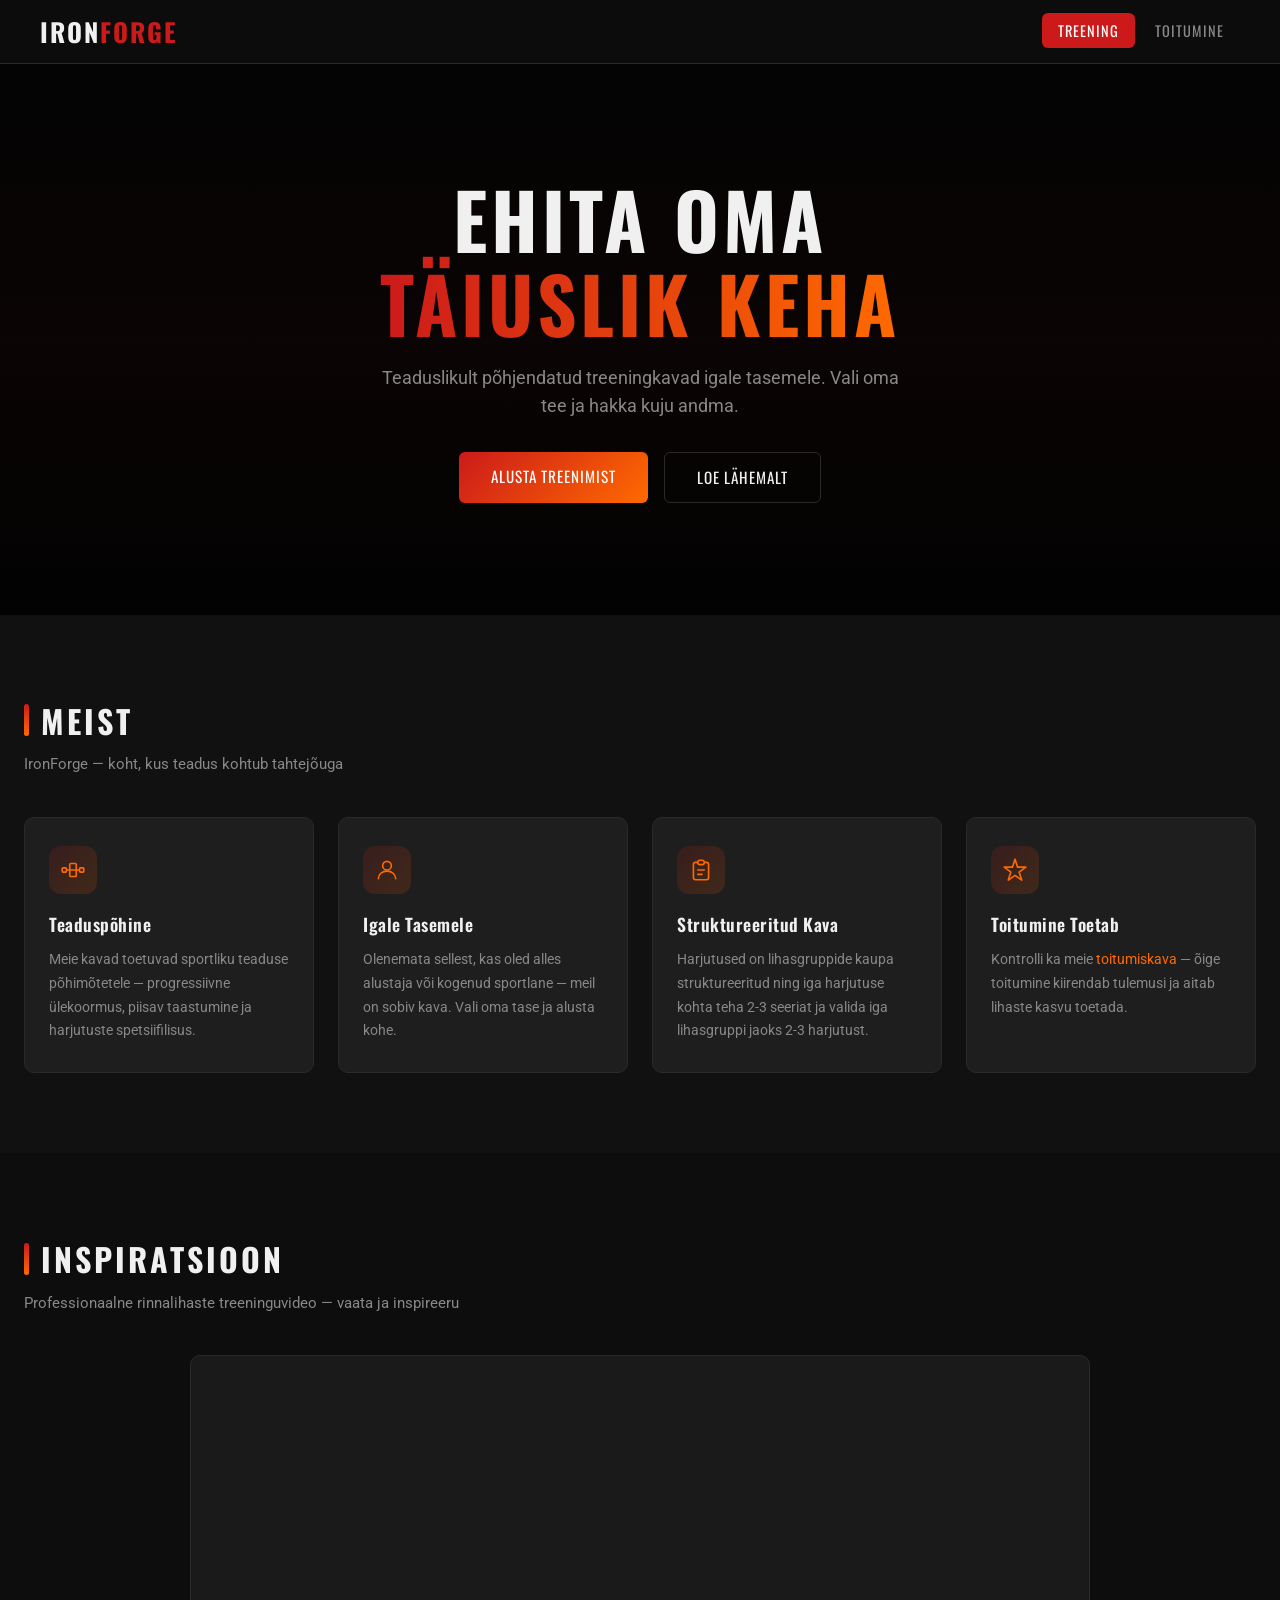
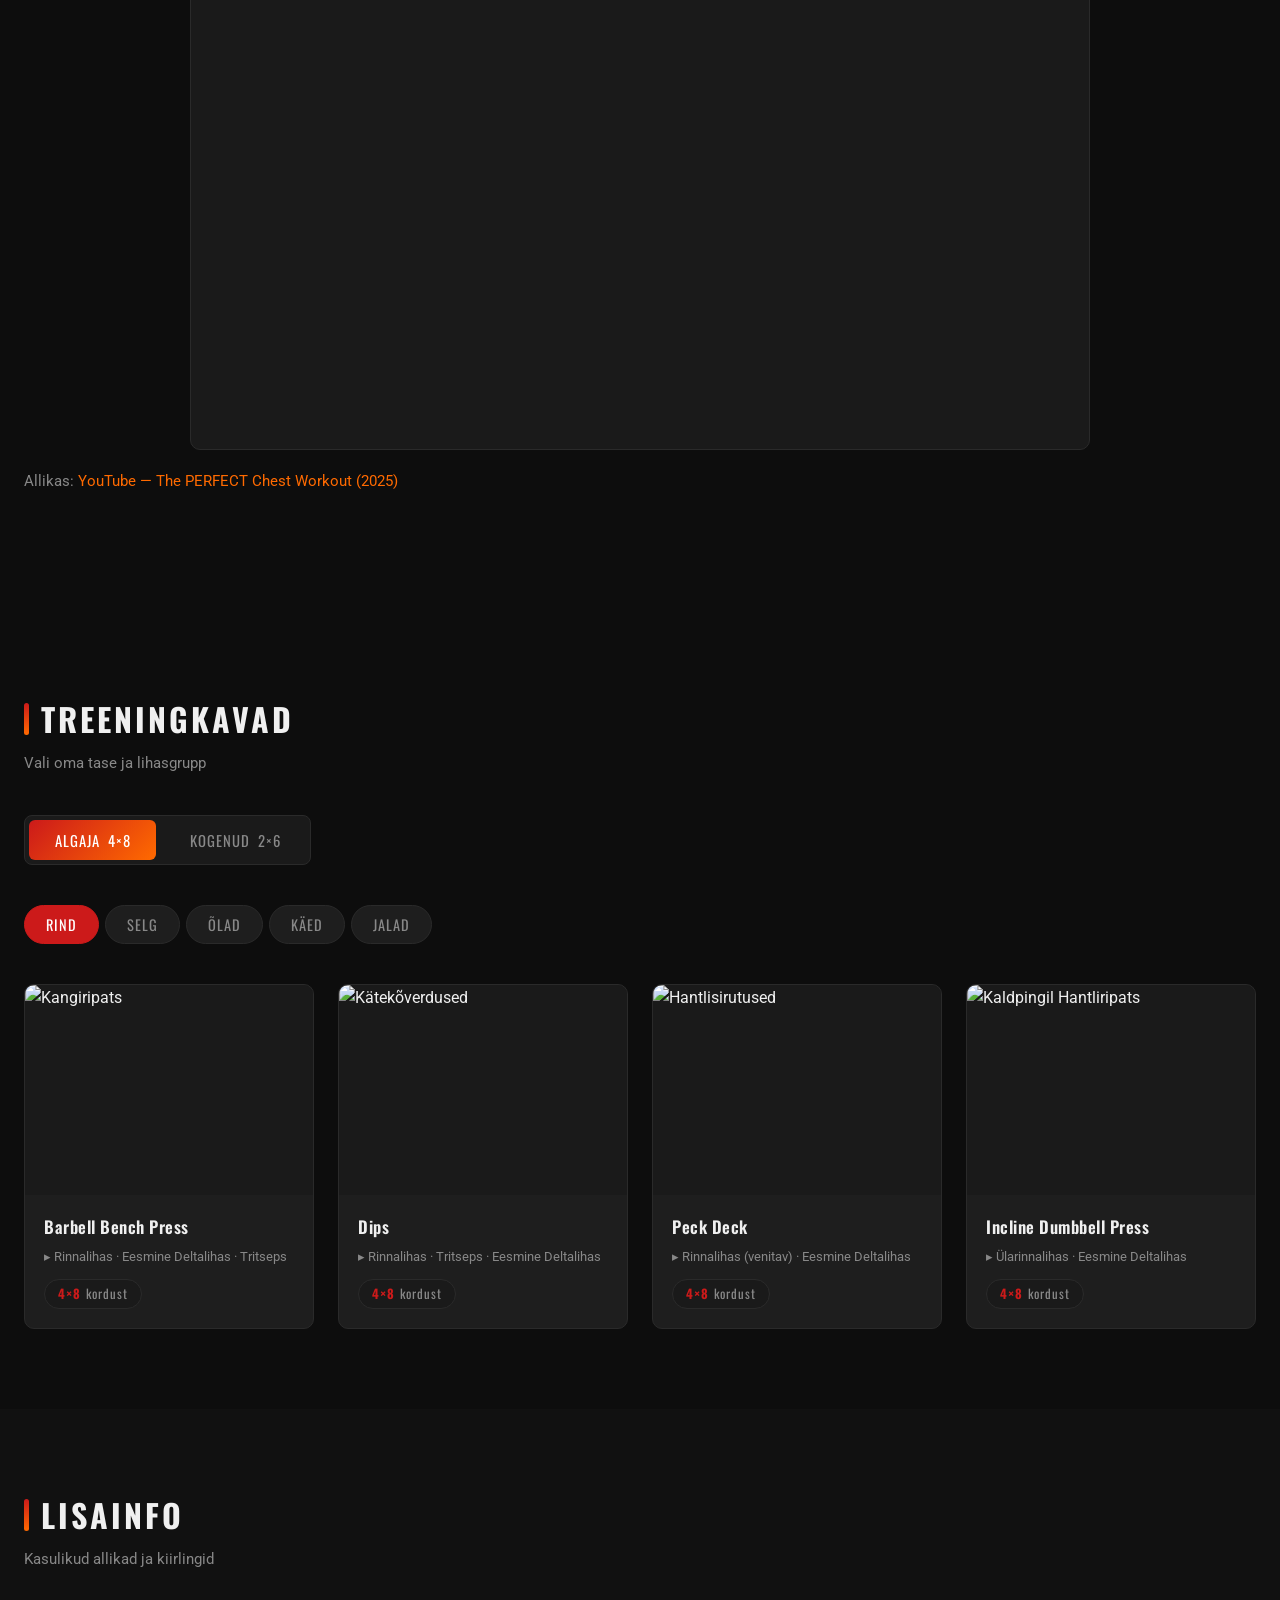
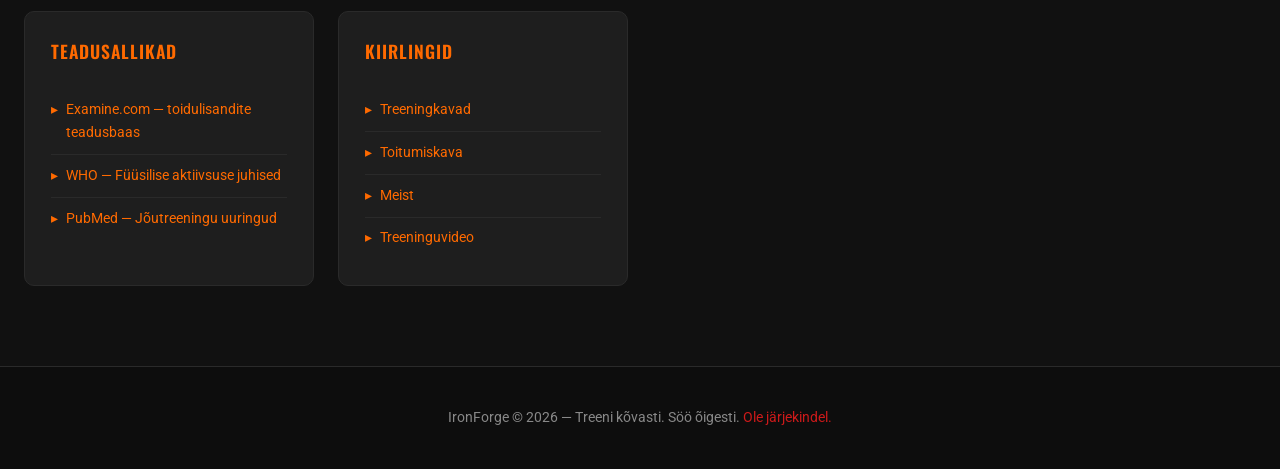
==== commit 475687d6: "Update exercise details and images in index.html Updated exercise descriptions and images for clarit" ====
--- a/index.html
+++ b/index.html
@@ -56,7 +56,7 @@
         <svg viewBox="0 0 24 24" fill="none" xmlns="http://www.w3.org/2000/svg"><path d="M9 5H7a2 2 0 00-2 2v12a2 2 0 002 2h10a2 2 0 002-2V7a2 2 0 00-2-2h-2M9 5a2 2 0 002 2h2a2 2 0 002-2M9 5a2 2 0 012-2h2a2 2 0 012 2" stroke="currentColor" stroke-width="1.5" stroke-linecap="round"/><path d="M9 12h6M9 16h4" stroke="currentColor" stroke-width="1.5" stroke-linecap="round"/></svg>
       </div>
       <h3>Struktureeritud Kava</h3>
-      <p>Harjutused on lihasgruppide kaupa struktureeritud ning iga harjutuse juures on selgelt kirjas seeriad, kordused ja sihtlihased.</p>
+      <p>Harjutused on lihasgruppide kaupa struktureeritud ning iga harjutuse kohta teha 2-3 seeriat ja valida iga lihasgruppi jaoks 2-3 harjutust.</p>
     </div>
 
     <div class="intro-card">
@@ -113,7 +113,7 @@
       <div class="exercise-grid">
 
         <div class="exercise-card">
-          <img class="exercise-img" src="https://upload.wikimedia.org/wikipedia/commons/thumb/a/a1/Bench_press_-_starting_position.jpg/320px-Bench_press_-_starting_position.jpg" alt="Kangiripats" loading="lazy" />
+          <img class="exercise-img" src="https://s3assets.skimble.com/assets/2289478/image_full.jpg" alt="Kangiripats" loading="lazy" />
           <div class="exercise-body">
             <div class="exercise-name">Barbell Bench Press</div>
             <div class="exercise-targets">▸ Rinnalihas · Eesmine Deltalihas · Tritseps</div>
@@ -122,18 +122,18 @@
         </div>
 
         <div class="exercise-card">
-          <img class="exercise-img" src="https://upload.wikimedia.org/wikipedia/commons/9/96/Push-ups-1.png" alt="Kätekõverdused" loading="lazy" />
-          <div class="exercise-body">
-            <div class="exercise-name">Push-ups</div>
+          <img class="exercise-img" src="https://training.fit/wp-content/uploads/2020/02/dips.png" alt="Kätekõverdused" loading="lazy" />
+          <div class="exercise-body">
+            <div class="exercise-name">Dips</div>
             <div class="exercise-targets">▸ Rinnalihas · Tritseps · Eesmine Deltalihas</div>
             <span class="exercise-sets"><strong>4×8</strong> kordust</span>
           </div>
         </div>
 
         <div class="exercise-card">
-          <img class="exercise-img" src="https://upload.wikimedia.org/wikipedia/commons/d/d2/Decline_dumbbell_flys_1.svg" alt="Hantlisirutused" loading="lazy" />
-          <div class="exercise-body">
-            <div class="exercise-name">Dumbbell Flyes</div>
+          <img class="exercise-img" src="https://cdn.shopify.com/s/files/1/1497/9682/files/MicrosoftTeams-image_5_c40117c8-4452-4801-b272-c56dcde1c0f0.jpg?v=1659021798" alt="Hantlisirutused" loading="lazy" />
+          <div class="exercise-body">
+            <div class="exercise-name">Peck Deck</div>
             <div class="exercise-targets">▸ Rinnalihas (venitav) · Eesmine Deltalihas</div>
             <span class="exercise-sets"><strong>4×8</strong> kordust</span>
           </div>
@@ -155,7 +155,7 @@
       <div class="exercise-grid">
 
         <div class="exercise-card">
-          <img class="exercise-img" src="https://upload.wikimedia.org/wikipedia/commons/thumb/a/a1/Bench_press_-_starting_position.jpg/320px-Bench_press_-_starting_position.jpg" alt="Raske Kangiripats" loading="lazy" />
+          <img class="exercise-img" src="https://s3assets.skimble.com/assets/2289478/image_full.jpg" alt="Raske Kangiripats" loading="lazy" />
           <div class="exercise-body">
             <div class="exercise-name">Heavy Barbell Bench Press</div>
             <div class="exercise-targets">▸ Rinnalihas · Tritseps · Eesmine Deltalihas</div>
@@ -164,7 +164,7 @@
         </div>
 
         <div class="exercise-card">
-          <img class="exercise-img" src="https://upload.wikimedia.org/wikipedia/commons/c/cb/Girl_doing_dips_Exercise.jpg" alt="Raskustega Dipsid" loading="lazy" />
+          <img class="exercise-img" src="https://pump-app.s3.eu-west-2.amazonaws.com/exercise-assets/17551101-Weighted-Tricep-Dips_Upper-Arms_small.jpg" alt="Raskustega Dipsid" loading="lazy" />
           <div class="exercise-body">
             <div class="exercise-name">Weighted Dips</div>
             <div class="exercise-targets">▸ Alumine Rinnalihas · Tritseps · Eesmine Deltalihas</div>
@@ -173,7 +173,7 @@
         </div>
 
         <div class="exercise-card">
-          <img class="exercise-img" src="https://upload.wikimedia.org/wikipedia/commons/8/86/Incline-bench-press-1.png" alt="Kaldpingil Kangiripats" loading="lazy" />
+          <img class="exercise-img" src="https://fitdominium.com/wp-content/uploads/2023/08/Total-Gym-XLS-Review-3-13-1024x768.png" alt="Kaldpingil Kangiripats" loading="lazy" />
           <div class="exercise-body">
             <div class="exercise-name">Incline Barbell Press</div>
             <div class="exercise-targets">▸ Ülarinnalihas · Rangluu Pea</div>
@@ -182,7 +182,7 @@
         </div>
 
         <div class="exercise-card">
-          <img class="exercise-img" src="https://upload.wikimedia.org/wikipedia/commons/1/1c/Cable_crossover_1.svg" alt="Kaabliristmised" loading="lazy" />
+          <img class="exercise-img" src="https://liftmanual.com/wp-content/uploads/2023/04/cable-standing-up-straight-crossovers.jpg" alt="Kaabliristmised" loading="lazy" />
           <div class="exercise-body">
             <div class="exercise-name">Cable Crossovers</div>
             <div class="exercise-targets">▸ Sisemine Rinnalihas · Sternaalosa</div>
@@ -201,7 +201,7 @@
       <div class="exercise-grid">
 
         <div class="exercise-card">
-          <img class="exercise-img" src="https://upload.wikimedia.org/wikipedia/commons/e/e0/Wide_grip_lat_pull_down_1.svg" alt="Lat-Tõmme" loading="lazy" />
+          <img class="exercise-img" src="https://bo.onetoonefit.com/storage/posts/01KC78V457D5PGJNT740M97G2F.png" alt="Lat-Tõmme" loading="lazy" />
           <div class="exercise-body">
             <div class="exercise-name">Lat Pulldown</div>
             <div class="exercise-targets">▸ Lai Seljalihas · Biitseps · Tagumine Deltalihas</div>
@@ -210,7 +210,7 @@
         </div>
 
         <div class="exercise-card">
-          <img class="exercise-img" src="https://upload.wikimedia.org/wikipedia/commons/2/2d/Cable-seated-rows-1.png" alt="Kaabeltõmme Istudes" loading="lazy" />
+          <img class="exercise-img" src="https://training.fit/wp-content/uploads/2020/02/rudern-kabelzug-800x448.png" alt="Kaabeltõmme Istudes" loading="lazy" />
           <div class="exercise-body">
             <div class="exercise-name">Seated Cable Row</div>
             <div class="exercise-targets">▸ Rombilihas · Lai Seljalihas · Biitseps</div>
@@ -219,7 +219,7 @@
         </div>
 
         <div class="exercise-card">
-          <img class="exercise-img" src="https://upload.wikimedia.org/wikipedia/commons/0/0e/Rear_deltoid_row_dumbbell_1.svg" alt="Hantlitiir" loading="lazy" />
+          <img class="exercise-img" src="https://www.burnthefatinnercircle.com/members/images/2355c.jpg?cb=20260514114628" alt="Hantlitiir" loading="lazy" />
           <div class="exercise-body">
             <div class="exercise-name">Dumbbell Row</div>
             <div class="exercise-targets">▸ Lai Seljalihas · Rombilihas · Biitseps</div>
@@ -228,7 +228,7 @@
         </div>
 
         <div class="exercise-card">
-          <img class="exercise-img" src="https://upload.wikimedia.org/wikipedia/commons/a/ac/Hyperextensions_1.svg" alt="Seljasiirutus" loading="lazy" />
+          <img class="exercise-img" src="https://liftmanual.com/wp-content/uploads/2023/04/rounded-back-extension.jpg" alt="Seljasiirutus" loading="lazy" />
           <div class="exercise-body">
             <div class="exercise-name">Back Extension</div>
             <div class="exercise-targets">▸ Seljaroojajas · Tuharalihas · Hamstringid</div>
@@ -243,7 +243,7 @@
       <div class="exercise-grid">
 
         <div class="exercise-card">
-          <img class="exercise-img" src="https://upload.wikimedia.org/wikipedia/commons/9/92/Barbell_dead_lifts_1.svg" alt="Jõutõmme" loading="lazy" />
+          <img class="exercise-img" src="https://liftmanual.com/wp-content/uploads/2023/04/strongman-deadlift.jpg" alt="Jõutõmme" loading="lazy" />
           <div class="exercise-body">
             <div class="exercise-name">Conventional Deadlift</div>
             <div class="exercise-targets">▸ Tagapool Ahel · Seljaroojajas · Tuharalihas · Hamstringid</div>
@@ -252,7 +252,7 @@
         </div>
 
         <div class="exercise-card">
-          <img class="exercise-img" src="https://upload.wikimedia.org/wikipedia/commons/2/29/Reverse_grips_bent_over_barbell_rows_1.svg" alt="Kaldkangitiir" loading="lazy" />
+          <img class="exercise-img" src="https://liftmanual.com/wp-content/uploads/2023/04/barbell-bent-over-wide-grip-row.jpg" alt="Kaldkangitiir" loading="lazy" />
           <div class="exercise-body">
             <div class="exercise-name">Barbell Bent-over Row</div>
             <div class="exercise-targets">▸ Lai Seljalihas · Rombilihas · Tagumine Deltalihas · Biitseps</div>
@@ -261,7 +261,7 @@
         </div>
 
         <div class="exercise-card">
-          <img class="exercise-img" src="https://upload.wikimedia.org/wikipedia/commons/b/b8/Chin_ups_1.svg" alt="Raskustega Lõuatõmbed" loading="lazy" />
+          <img class="exercise-img" src="https://encrypted-tbn0.gstatic.com/images?q=tbn:ANd9GcRp7i8kk1DFxDOFSTC4sDUakXqkaYP8lrM2HA&s" alt="Raskustega Lõuatõmbed" loading="lazy" />
           <div class="exercise-body">
             <div class="exercise-name">Weighted Pull-ups</div>
             <div class="exercise-targets">▸ Lai Seljalihas · Biitseps · Tagumine Deltalihas</div>
@@ -270,7 +270,7 @@
         </div>
 
         <div class="exercise-card">
-          <img class="exercise-img" src="https://upload.wikimedia.org/wikipedia/commons/0/01/T_bar_rows_1.svg" alt="T-Kang Tiir" loading="lazy" />
+          <img class="exercise-img" src="https://images.squarespace-cdn.com/content/v1/5ffcea9416aee143500ea103/1638352828989-47U5HIIXG66HCZEYTG73/T-Bar%2BRows.jpeg" alt="T-Kang Tiir" loading="lazy" />
           <div class="exercise-body">
             <div class="exercise-name">T-Bar Row</div>
             <div class="exercise-targets">▸ Selja Keskosal · Rombilihas · Trapetslihas · Lat</div>
@@ -289,7 +289,7 @@
       <div class="exercise-grid">
 
         <div class="exercise-card">
-          <img class="exercise-img" src="https://upload.wikimedia.org/wikipedia/commons/4/4d/Dumbbell_shoulder_press_1.svg" alt="Hantliõlaripats" loading="lazy" />
+          <img class="exercise-img" src="https://encrypted-tbn0.gstatic.com/images?q=tbn:ANd9GcT7RVDgmiCCr5QQKKriIM0m4VyoDiM3rR0VaQ&s" alt="Hantliõlaripats" loading="lazy" />
           <div class="exercise-body">
             <div class="exercise-name">Dumbbell Shoulder Press</div>
             <div class="exercise-targets">▸ Kõik Deltalihase Pead · Ülemine Trapetslihas · Tritseps</div>
@@ -298,7 +298,7 @@
         </div>
 
         <div class="exercise-card">
-          <img class="exercise-img" src="https://upload.wikimedia.org/wikipedia/commons/a/aa/Lateral_dumbbell_raises_1.svg" alt="Külgtõsted" loading="lazy" />
+          <img class="exercise-img" src="https://fitnessprogramer.com/wp-content/uploads/2021/02/Dumbbell-Lateral-Raise.gif" alt="Külgtõsted" loading="lazy" />
           <div class="exercise-body">
             <div class="exercise-name">Lateral Raises</div>
             <div class="exercise-targets">▸ Külgmine Deltalihas · Supraspinatus</div>
@@ -307,7 +307,7 @@
         </div>
 
         <div class="exercise-card">
-          <img class="exercise-img" src="https://upload.wikimedia.org/wikipedia/commons/3/35/Front_dumbbell_raise_1.svg" alt="Eestitõsted" loading="lazy" />
+          <img class="exercise-img" src="https://fitnessprogramer.com/wp-content/uploads/2021/08/Two-Arm-Dumbbell-Front-Raise.gif" alt="Eestitõsted" loading="lazy" />
           <div class="exercise-body">
             <div class="exercise-name">Front Raises</div>
             <div class="exercise-targets">▸ Eesmine Deltalihas · Rinnalihas (rangluu pea)</div>
@@ -316,7 +316,7 @@
         </div>
 
         <div class="exercise-card">
-          <img class="exercise-img" src="https://upload.wikimedia.org/wikipedia/commons/0/0e/Rear_deltoid_row_dumbbell_1.svg" alt="Näotõmbed" loading="lazy" />
+          <img class="exercise-img" src="https://fitnessprogramer.com/wp-content/uploads/2021/02/Face-Pull.gif" alt="Näotõmbed" loading="lazy" />
           <div class="exercise-body">
             <div class="exercise-name">Face Pulls</div>
             <div class="exercise-targets">▸ Tagumine Deltalihas · Rotatorkupp · Trapetslihas</div>
@@ -331,7 +331,7 @@
       <div class="exercise-grid">
 
         <div class="exercise-card">
-          <img class="exercise-img" src="https://upload.wikimedia.org/wikipedia/commons/9/99/Barbell_shoulder_press_1.svg" alt="Kang Ülapressits" loading="lazy" />
+          <img class="exercise-img" src="https://generationiron.com/wp-content/uploads/2022/02/Screen-Shot-2022-03-09-at-6.51.14-PM.png" alt="Kang Ülapressits" loading="lazy" />
           <div class="exercise-body">
             <div class="exercise-name">Barbell Overhead Press</div>
             <div class="exercise-targets">▸ Kõik Deltalihase Pead · Tritseps · Ülemine Trapetslihas · Kere</div>
@@ -340,7 +340,7 @@
         </div>
 
         <div class="exercise-card">
-          <img class="exercise-img" src="https://upload.wikimedia.org/wikipedia/commons/9/96/Arnold_press_1.svg" alt="Arnoldi Press" loading="lazy" />
+          <img class="exercise-img" src="https://fitnessprogramer.com/wp-content/uploads/2021/02/Arnold-Press.gif" alt="Arnoldi Press" loading="lazy" />
           <div class="exercise-body">
             <div class="exercise-name">Arnold Press</div>
             <div class="exercise-targets">▸ Kõik Kolm Deltaliha Pead · Tritseps</div>
@@ -349,7 +349,7 @@
         </div>
 
         <div class="exercise-card">
-          <img class="exercise-img" src="https://upload.wikimedia.org/wikipedia/commons/3/35/Dumbbell-lateral-raises-2.png" alt="Rasked Külgtõsted" loading="lazy" />
+          <img class="exercise-img" src="https://fitnessprogramer.com/wp-content/uploads/2021/02/Dumbbell-Lateral-Raise.gif" alt="Rasked Külgtõsted" loading="lazy" />
           <div class="exercise-body">
             <div class="exercise-name">Heavy Lateral Raises</div>
             <div class="exercise-targets">▸ Külgmine Deltalihas · Supraspinatus</div>
@@ -358,7 +358,7 @@
         </div>
 
         <div class="exercise-card">
-          <img class="exercise-img" src="https://upload.wikimedia.org/wikipedia/commons/2/2e/Upright_barbell_rows_1.svg" alt="Püsttiir" loading="lazy" />
+          <img class="exercise-img" src="https://fitnessprogramer.com/wp-content/uploads/2021/02/Barbell-Upright-Row.gif" alt="Püsttiir" loading="lazy" />
           <div class="exercise-body">
             <div class="exercise-name">Upright Rows</div>
             <div class="exercise-targets">▸ Külgmine Deltalihas · Ülemine Trapetslihas · Biitseps</div>
@@ -377,7 +377,7 @@
       <div class="exercise-grid">
 
         <div class="exercise-card">
-          <img class="exercise-img" src="https://upload.wikimedia.org/wikipedia/commons/a/aa/Biceps_curl_with_dumbbell_1.svg" alt="Hantli Biitsepsikõver" loading="lazy" />
+          <img class="exercise-img" src="https://fitnessprogramer.com/wp-content/uploads/2022/04/Double-Arm-Dumbbell-Curl.gif" alt="Hantli Biitsepsikõver" loading="lazy" />
           <div class="exercise-body">
             <div class="exercise-name">Dumbbell Bicep Curl</div>
             <div class="exercise-targets">▸ Biitseps · Brachialis</div>
@@ -386,7 +386,7 @@
         </div>
 
         <div class="exercise-card">
-          <img class="exercise-img" src="https://upload.wikimedia.org/wikipedia/commons/8/8c/Alternating_hammer_curl_with_dumbbell_1.svg" alt="Haamrikõverdused" loading="lazy" />
+          <img class="exercise-img" src="https://fitnessprogramer.com/wp-content/uploads/2021/02/Hammer-Curl.gif" alt="Haamrikõverdused" loading="lazy" />
           <div class="exercise-body">
             <div class="exercise-name">Hammer Curls</div>
             <div class="exercise-targets">▸ Brachialis · Brachioradialis · Biitseps</div>
@@ -395,7 +395,7 @@
         </div>
 
         <div class="exercise-card">
-          <img class="exercise-img" src="https://upload.wikimedia.org/wikipedia/commons/1/13/Triceps_pushdown_with_cable_1.svg" alt="Tritsepsi Surumine" loading="lazy" />
+          <img class="exercise-img" src="https://trainingstation.co.uk/cdn/shop/articles/Tricep-pushdown-movement_ddb8dbd8-566d-4f55-99e0-36c35790234a_1224x.png?v=1739005533" alt="Tritsepsi Surumine" loading="lazy" />
           <div class="exercise-body">
             <div class="exercise-name">Tricep Pushdowns</div>
             <div class="exercise-targets">▸ Tritseps (kõik pead) · Külgmine Pea</div>
@@ -404,7 +404,7 @@
         </div>
 
         <div class="exercise-card">
-          <img class="exercise-img" src="https://upload.wikimedia.org/wikipedia/commons/2/26/Lying_triceps_extension_with_dumbbells_1.svg" alt="Koljakruijerid" loading="lazy" />
+          <img class="exercise-img" src="https://fitnessprogramer.com/wp-content/uploads/2022/02/Barbell-Reverse-Grip-Skullcrusher-1.gif" alt="Koljakruijerid" loading="lazy" />
           <div class="exercise-body">
             <div class="exercise-name">Skull Crushers</div>
             <div class="exercise-targets">▸ Tritseps (kõik pead) · Pikk Pea rõhuasetusega</div>
@@ -419,7 +419,7 @@
       <div class="exercise-grid">
 
         <div class="exercise-card">
-          <img class="exercise-img" src="https://upload.wikimedia.org/wikipedia/commons/5/5c/Bicep_curls_with_barbell_1.svg" alt="Kang-Biitsepsikõver" loading="lazy" />
+          <img class="exercise-img" src="https://fitnessprogramer.com/wp-content/uploads/2021/02/Barbell-Curl.gif" alt="Kang-Biitsepsikõver" loading="lazy" />
           <div class="exercise-body">
             <div class="exercise-name">Barbell Bicep Curl</div>
             <div class="exercise-targets">▸ Biitseps · Brachialis · Küünarvarre Lihased</div>
@@ -428,7 +428,7 @@
         </div>
 
         <div class="exercise-card">
-          <img class="exercise-img" src="https://upload.wikimedia.org/wikipedia/commons/b/b2/Zottman_preacher_curl_with_dumbbells_1.svg" alt="Preetori Kõver" loading="lazy" />
+          <img class="exercise-img" src="https://www.kettlebellkings.com/cdn/shop/articles/Preacher_Curl_Alternatives.png?v=1731324163" alt="Preetori Kõver" loading="lazy" />
           <div class="exercise-body">
             <div class="exercise-name">Preacher Curl</div>
             <div class="exercise-targets">▸ Biitseps (pikk pea) · Brachialis</div>
@@ -437,7 +437,7 @@
         </div>
 
         <div class="exercise-card">
-          <img class="exercise-img" src="https://upload.wikimedia.org/wikipedia/commons/3/34/Close_grip_barbell_bench_press_1.svg" alt="Kitsa Haardega Ripats" loading="lazy" />
+          <img class="exercise-img" src="https://fitnessprogramer.com/wp-content/uploads/2021/02/Close-Grip-Bench-Press.gif" alt="Kitsa Haardega Ripats" loading="lazy" />
           <div class="exercise-body">
             <div class="exercise-name">Close-Grip Bench Press</div>
             <div class="exercise-targets">▸ Tritseps · Sisemine Rind · Eesmine Deltalihas</div>
@@ -446,7 +446,7 @@
         </div>
 
         <div class="exercise-card">
-          <img class="exercise-img" src="https://upload.wikimedia.org/wikipedia/commons/f/ff/Seated_overhead_triceps_extension_with_barbell_1.svg" alt="Ülasirge Tritsepsi Sirutus" loading="lazy" />
+          <img class="exercise-img" src="https://fitnessprogramer.com/wp-content/uploads/2021/04/Cable-Rope-Overhead-Triceps-Extension.gif" alt="Ülasirge Tritsepsi Sirutus" loading="lazy" />
           <div class="exercise-body">
             <div class="exercise-name">Overhead Tricep Extension</div>
             <div class="exercise-targets">▸ Tritseps (pikk pea) · Kõik Kolm Pead</div>
@@ -465,7 +465,7 @@
       <div class="exercise-grid">
 
         <div class="exercise-card">
-          <img class="exercise-img" src="https://upload.wikimedia.org/wikipedia/commons/0/0c/Leg-press-1-1024x670.png" alt="Jalapress" loading="lazy" />
+          <img class="exercise-img" src="https://fitnessprogramer.com/wp-content/uploads/2015/11/Leg-Press.gif" alt="Jalapress" loading="lazy" />
           <div class="exercise-body">
             <div class="exercise-name">Leg Press</div>
             <div class="exercise-targets">▸ Nelipealihas · Tuharalihas · Hamstringid</div>
@@ -474,7 +474,7 @@
         </div>
 
         <div class="exercise-card">
-          <img class="exercise-img" src="https://upload.wikimedia.org/wikipedia/commons/6/6d/Leg_extensions_1.svg" alt="Jala Sirutus" loading="lazy" />
+          <img class="exercise-img" src="https://fitnessprogramer.com/wp-content/uploads/2021/02/LEG-EXTENSION.gif" alt="Jala Sirutus" loading="lazy" />
           <div class="exercise-body">
             <div class="exercise-name">Leg Extension</div>
             <div class="exercise-targets">▸ Nelipealihas (kõik neli pead) · Rectus Femoris</div>
@@ -483,7 +483,7 @@
         </div>
 
         <div class="exercise-card">
-          <img class="exercise-img" src="https://upload.wikimedia.org/wikipedia/commons/9/96/Lying_leg_curl_machine_1.svg" alt="Lamadesjalakõver" loading="lazy" />
+          <img class="exercise-img" src="https://training.fit/wp-content/uploads/2020/03/beinbeugen-liegend-geraet.png" alt="Lamadesjalakõver" loading="lazy" />
           <div class="exercise-body">
             <div class="exercise-name">Lying Leg Curl</div>
             <div class="exercise-targets">▸ Hamstringid · Biceps Femoris · Gastrocnemius</div>
@@ -492,7 +492,7 @@
         </div>
 
         <div class="exercise-card">
-          <img class="exercise-img" src="https://upload.wikimedia.org/wikipedia/commons/3/30/Calf-raises-1.png" alt="Säärelihase Tõste" loading="lazy" />
+          <img class="exercise-img" src="https://fitnessprogramer.com/wp-content/uploads/2021/02/Dumbbell-Calf-Raise.gif" alt="Säärelihase Tõste" loading="lazy" />
           <div class="exercise-body">
             <div class="exercise-name">Standing Calf Raises</div>
             <div class="exercise-targets">▸ Gastrocnemius · Soleus · Tibialis Posterior</div>
@@ -507,7 +507,7 @@
       <div class="exercise-grid">
 
         <div class="exercise-card">
-          <img class="exercise-img" src="https://upload.wikimedia.org/wikipedia/commons/6/66/Woman_doing_squat_workout_in_gym_with_barbell.jpg" alt="Kükk Kangiga" loading="lazy" />
+          <img class="exercise-img" src="https://media.tenor.com/pdMmsiutWkcAAAAM/gym.gif" alt="Kükk Kangiga" loading="lazy" />
           <div class="exercise-body">
             <div class="exercise-name">Barbell Back Squat</div>
             <div class="exercise-targets">▸ Nelipealihas · Tuharalihas · Hamstringid · Kere · Seljaroojajas</div>
@@ -516,7 +516,7 @@
         </div>
 
         <div class="exercise-card">
-          <img class="exercise-img" src="https://upload.wikimedia.org/wikipedia/commons/e/e8/Romanian-deadlift-1.png" alt="Rumeenia Jõutõmme" loading="lazy" />
+          <img class="exercise-img" src="https://liftmanual.com/wp-content/uploads/2023/04/barbell-romanian-deadlift-from-deficit.jpg" alt="Rumeenia Jõutõmme" loading="lazy" />
           <div class="exercise-body">
             <div class="exercise-name">Romanian Deadlift</div>
             <div class="exercise-targets">▸ Hamstringid · Tuharalihas · Seljaroojajas</div>
@@ -525,7 +525,7 @@
         </div>
 
         <div class="exercise-card">
-          <img class="exercise-img" src="https://upload.wikimedia.org/wikipedia/commons/c/c0/Hack_squat_machine_1.svg" alt="Hak-Kükk" loading="lazy" />
+          <img class="exercise-img" src="https://modusx.de/wp-content/uploads/hackenschmidt-kniebeuge-mit-neutralem-stand.gif" alt="Hak-Kükk" loading="lazy" />
           <div class="exercise-body">
             <div class="exercise-name">Hack Squat</div>
             <div class="exercise-targets">▸ Nelipealihas · Vastus Medialis · Tuharalihas</div>
@@ -534,7 +534,7 @@
         </div>
 
         <div class="exercise-card">
-          <img class="exercise-img" src="https://upload.wikimedia.org/wikipedia/commons/5/55/Jumping_split_squat_with_dumbbells_1.png" alt="Bulgaaria Split Kükk" loading="lazy" />
+          <img class="exercise-img" src="https://liftmanual.com/wp-content/uploads/2023/04/bulgarian-split-squat.jpg" alt="Bulgaaria Split Kükk" loading="lazy" />
           <div class="exercise-body">
             <div class="exercise-name">Bulgarian Split Squat</div>
             <div class="exercise-targets">▸ Nelipealihas · Tuharalihas · Puusapaindajad · Tasakaal</div>
@@ -573,12 +573,6 @@
       </ul>
     </div>
 
-    <div class="contact-card">
-      <h3>Kontakt</h3>
-      <p>Küsimuste korral võta meiega ühendust:</p>
-      <p class="contact-email">info@ironforge.ee</p>
-      <p class="contact-hours">Avatud E–R: 06:00–22:00<br>L–P: 08:00–20:00</p>
-    </div>
 
   </div>
 </section>
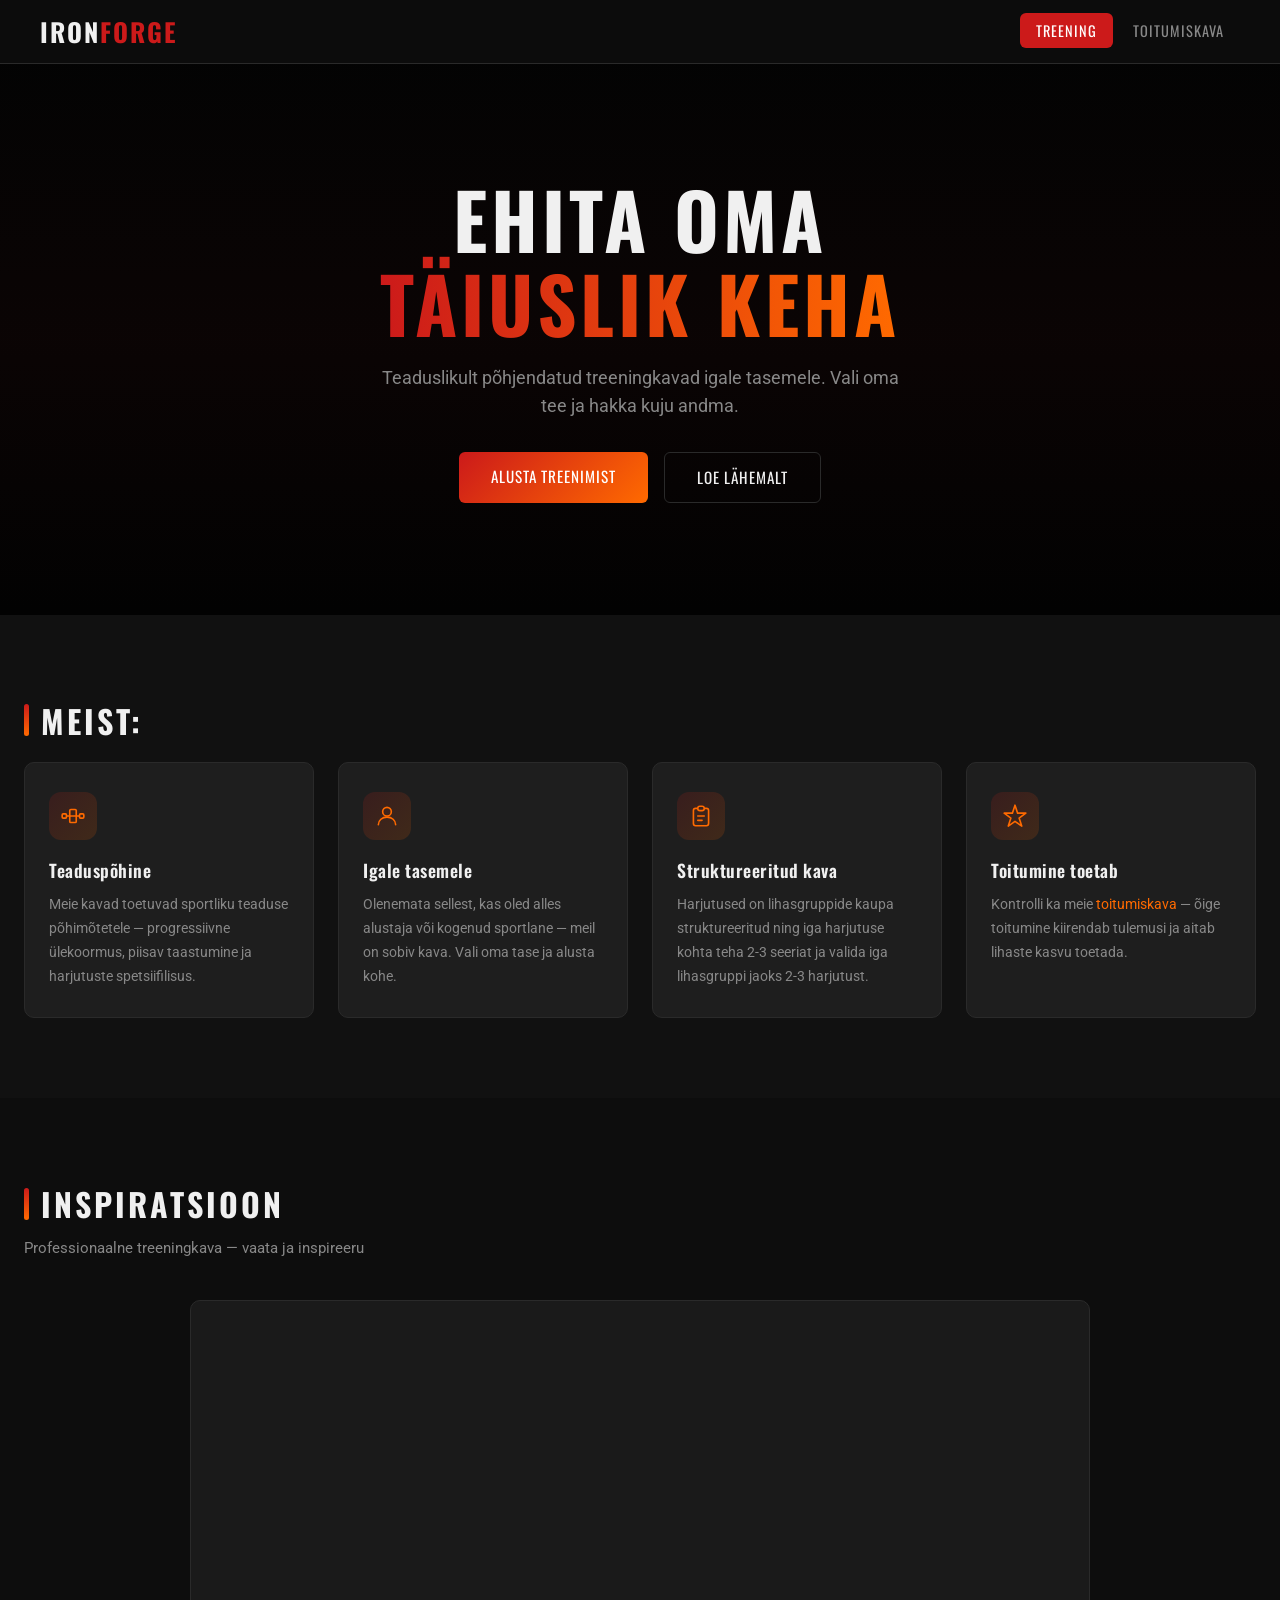
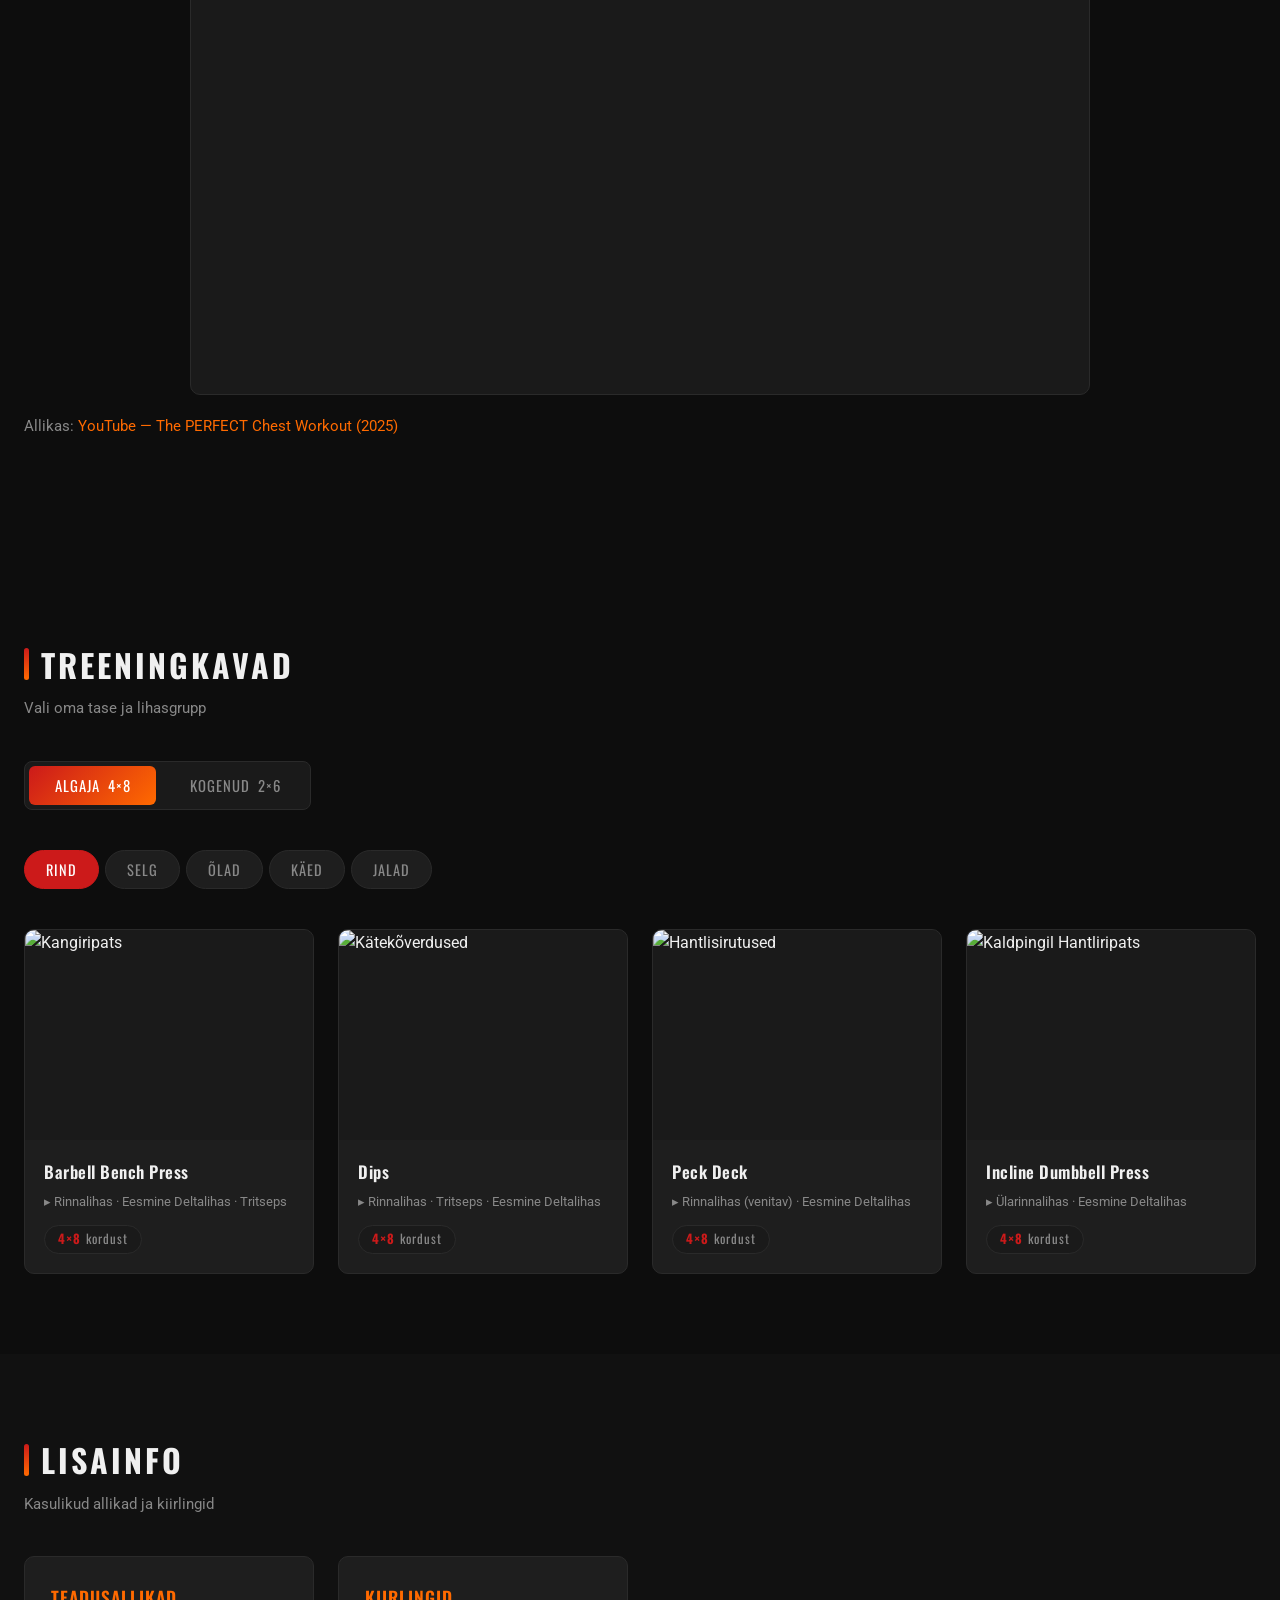
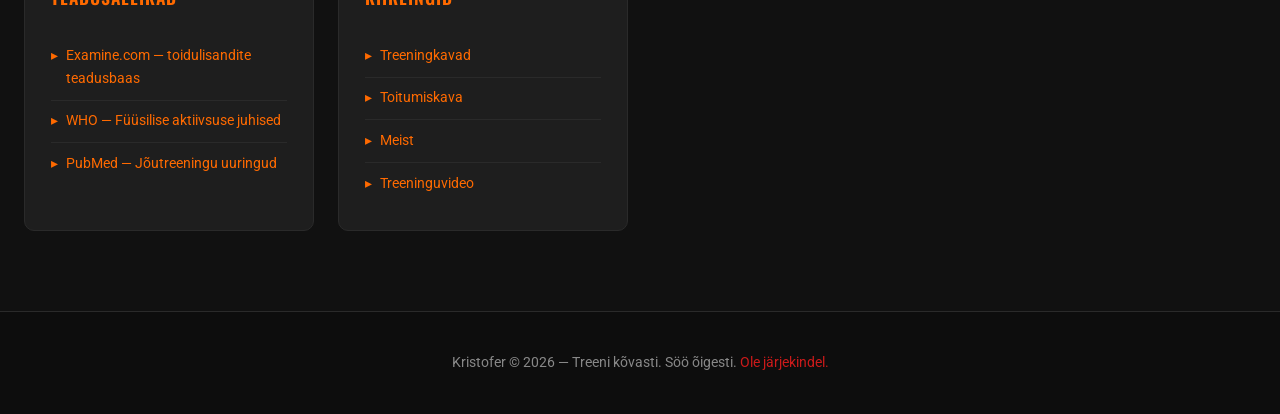
==== commit 1c9c35da: "Update text and images in index.html" ====
--- a/index.html
+++ b/index.html
@@ -13,7 +13,7 @@
   <a class="nav-logo" href="index.html">Iron<span>Forge</span></a>
   <ul class="nav-links">
     <li><a href="index.html" class="active">Treening</a></li>
-    <li><a href="food.html">Toitumine</a></li>
+    <li><a href="food.html">Toitumiskava</a></li>
   </ul>
 </nav>
 
@@ -31,8 +31,7 @@
 
 <!-- ── TUTVUSTUS ── -->
 <section class="section bg-alt" id="tutvustus">
-  <div class="section-title">Meist</div>
-  <p class="section-sub">IronForge — koht, kus teadus kohtub tahtejõuga</p>
+  <div class="section-title">Meist:</div>
   <div class="intro-grid">
 
     <div class="intro-card">
@@ -47,7 +46,7 @@
       <div class="intro-icon-box">
         <svg viewBox="0 0 24 24" fill="none" xmlns="http://www.w3.org/2000/svg"><circle cx="12" cy="8" r="4" stroke="currentColor" stroke-width="1.5"/><path d="M4 20c0-4 3.58-7 8-7s8 3 8 7" stroke="currentColor" stroke-width="1.5" stroke-linecap="round"/></svg>
       </div>
-      <h3>Igale Tasemele</h3>
+      <h3>Igale tasemele</h3>
       <p>Olenemata sellest, kas oled alles alustaja või kogenud sportlane — meil on sobiv kava. Vali oma tase ja alusta kohe.</p>
     </div>
 
@@ -55,7 +54,7 @@
       <div class="intro-icon-box">
         <svg viewBox="0 0 24 24" fill="none" xmlns="http://www.w3.org/2000/svg"><path d="M9 5H7a2 2 0 00-2 2v12a2 2 0 002 2h10a2 2 0 002-2V7a2 2 0 00-2-2h-2M9 5a2 2 0 002 2h2a2 2 0 002-2M9 5a2 2 0 012-2h2a2 2 0 012 2" stroke="currentColor" stroke-width="1.5" stroke-linecap="round"/><path d="M9 12h6M9 16h4" stroke="currentColor" stroke-width="1.5" stroke-linecap="round"/></svg>
       </div>
-      <h3>Struktureeritud Kava</h3>
+      <h3>Struktureeritud kava</h3>
       <p>Harjutused on lihasgruppide kaupa struktureeritud ning iga harjutuse kohta teha 2-3 seeriat ja valida iga lihasgruppi jaoks 2-3 harjutust.</p>
     </div>
 
@@ -63,7 +62,7 @@
       <div class="intro-icon-box">
         <svg viewBox="0 0 24 24" fill="none" xmlns="http://www.w3.org/2000/svg"><path d="M12 2l2.4 7.4H22l-6.2 4.5 2.4 7.4L12 17l-6.2 4.3 2.4-7.4L2 9.4h7.6z" stroke="currentColor" stroke-width="1.5" stroke-linejoin="round"/></svg>
       </div>
-      <h3>Toitumine Toetab</h3>
+      <h3>Toitumine toetab</h3>
       <p>Kontrolli ka meie <a href="food.html" class="inline-link">toitumiskava</a> — õige toitumine kiirendab tulemusi ja aitab lihaste kasvu toetada.</p>
     </div>
 
@@ -73,7 +72,7 @@
 <!-- ── VIDEO ── -->
 <section class="section" id="video">
   <div class="section-title">Inspiratsioon</div>
-  <p class="section-sub">Professionaalne rinnalihaste treeninguvideo — vaata ja inspireeru</p>
+  <p class="section-sub">Professionaalne treeningkava — vaata ja inspireeru</p>
   <div class="video-wrapper">
     <iframe
       src="https://www.youtube.com/embed/zD266B2jk0s"
@@ -122,7 +121,7 @@
         </div>
 
         <div class="exercise-card">
-          <img class="exercise-img" src="https://training.fit/wp-content/uploads/2020/02/dips.png" alt="Kätekõverdused" loading="lazy" />
+          <img class="exercise-img" src="https://fitnessprogramer.com/wp-content/uploads/2021/06/Chest-Dips.gif" alt="Kätekõverdused" loading="lazy" />
           <div class="exercise-body">
             <div class="exercise-name">Dips</div>
             <div class="exercise-targets">▸ Rinnalihas · Tritseps · Eesmine Deltalihas</div>
@@ -201,7 +200,7 @@
       <div class="exercise-grid">
 
         <div class="exercise-card">
-          <img class="exercise-img" src="https://bo.onetoonefit.com/storage/posts/01KC78V457D5PGJNT740M97G2F.png" alt="Lat-Tõmme" loading="lazy" />
+          <img class="exercise-img" src="https://fitnessprogramer.com/wp-content/uploads/2021/02/Lat-Pulldown.gif" alt="Lat-Tõmme" loading="lazy" />
           <div class="exercise-body">
             <div class="exercise-name">Lat Pulldown</div>
             <div class="exercise-targets">▸ Lai Seljalihas · Biitseps · Tagumine Deltalihas</div>
@@ -210,7 +209,7 @@
         </div>
 
         <div class="exercise-card">
-          <img class="exercise-img" src="https://training.fit/wp-content/uploads/2020/02/rudern-kabelzug-800x448.png" alt="Kaabeltõmme Istudes" loading="lazy" />
+          <img class="exercise-img" src="https://fitnessprogramer.com/wp-content/uploads/2021/02/Seated-Cable-Row.gif" alt="Kaabeltõmme Istudes" loading="lazy" />
           <div class="exercise-body">
             <div class="exercise-name">Seated Cable Row</div>
             <div class="exercise-targets">▸ Rombilihas · Lai Seljalihas · Biitseps</div>
@@ -483,7 +482,7 @@
         </div>
 
         <div class="exercise-card">
-          <img class="exercise-img" src="https://training.fit/wp-content/uploads/2020/03/beinbeugen-liegend-geraet.png" alt="Lamadesjalakõver" loading="lazy" />
+          <img class="exercise-img" src="https://fitnessprogramer.com/wp-content/uploads/2021/02/Leg-Curl.gif" alt="Lamadesjalakõver" loading="lazy" />
           <div class="exercise-body">
             <div class="exercise-name">Lying Leg Curl</div>
             <div class="exercise-targets">▸ Hamstringid · Biceps Femoris · Gastrocnemius</div>
@@ -578,7 +577,7 @@
 </section>
 
 <footer>
-  <p>IronForge &copy; 2026 — Treeni kõvasti. Söö õigesti. <span>Ole järjekindel.</span></p>
+  <p>Kristofer &copy; 2026 — Treeni kõvasti. Söö õigesti. <span>Ole järjekindel.</span></p>
 </footer>
 
 <script>
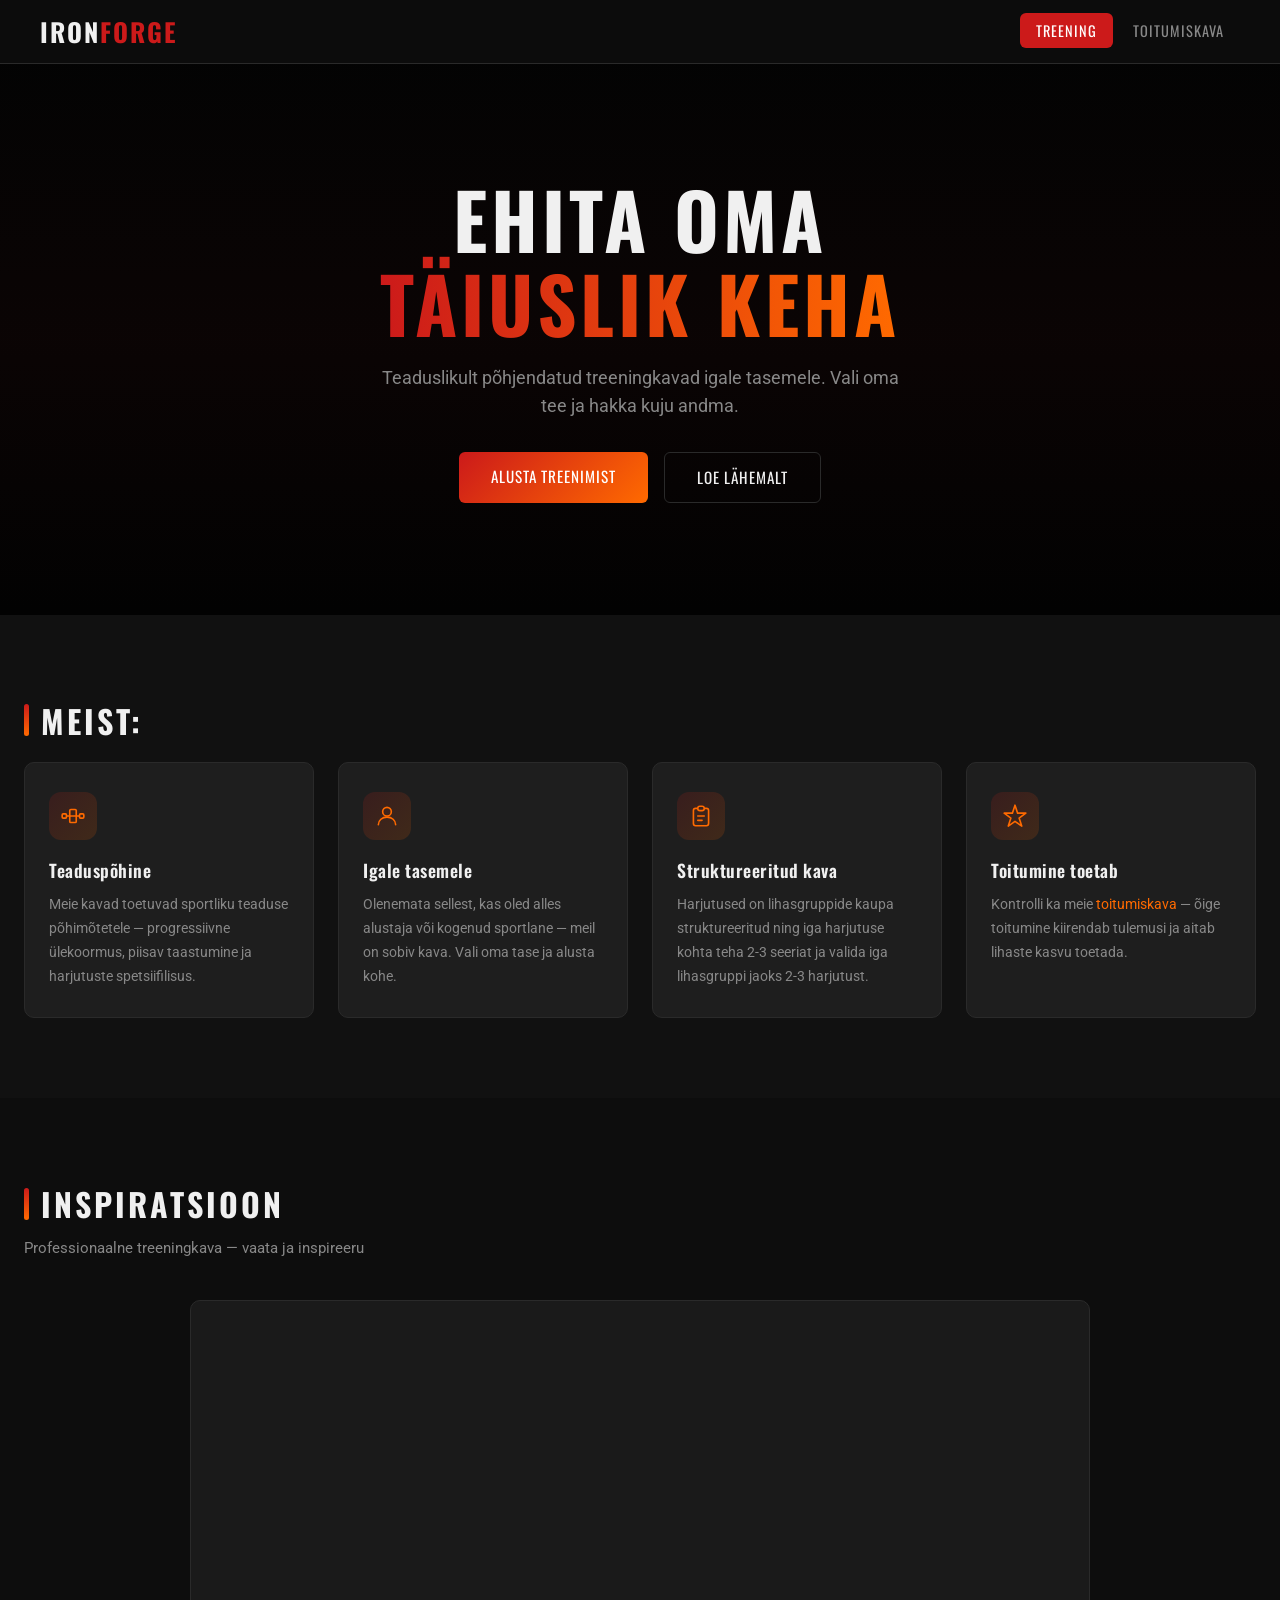
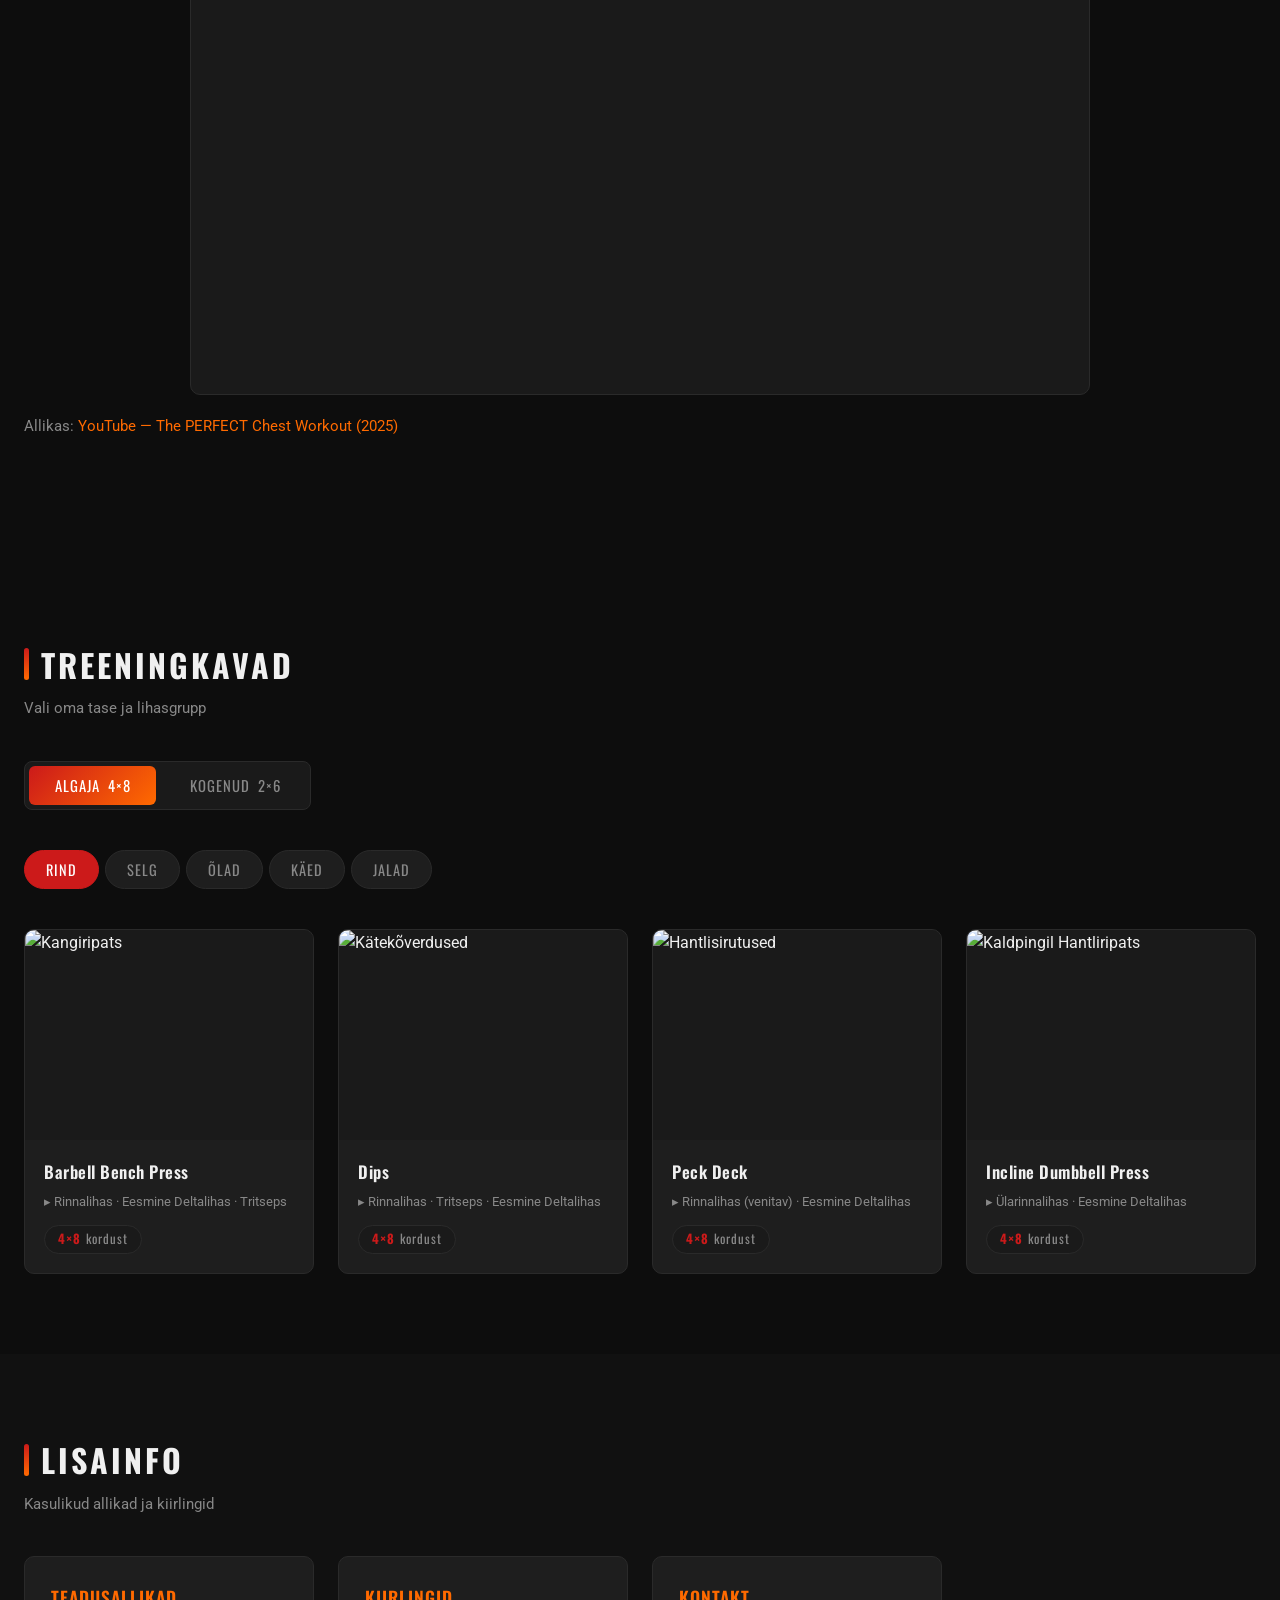
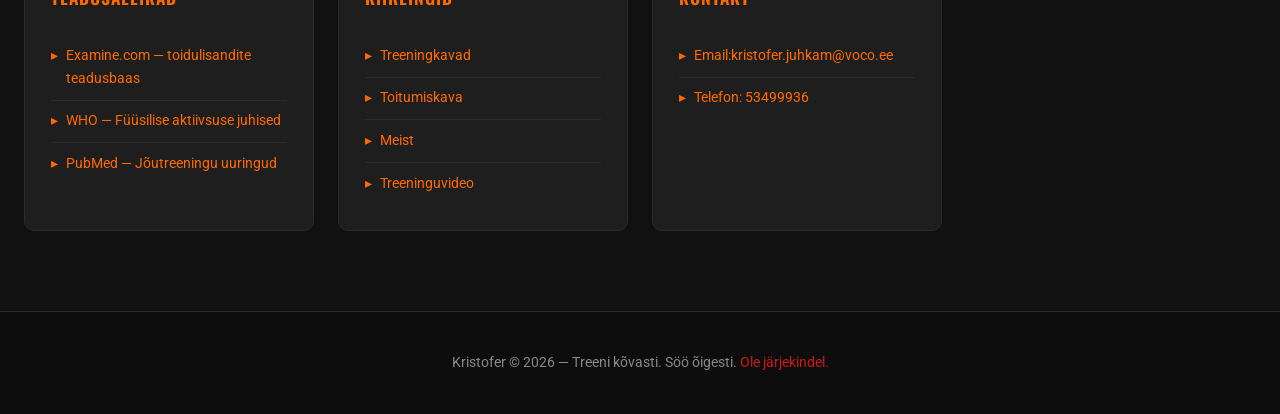
==== commit 04a42b85: "Add contact information section to index.html" ====
--- a/index.html
+++ b/index.html
@@ -572,6 +572,13 @@
       </ul>
     </div>
 
+    <div class="contact-card">
+      <h3>Kontakt</h3>
+      <ul class="tips-list">
+        <li><a class="inline-link">Email:kristofer.juhkam@voco.ee</a></li>
+        <li><a class="inline-link">Telefon: 53499936</a></li>
+      </ul>
+    </div>
 
   </div>
 </section>
